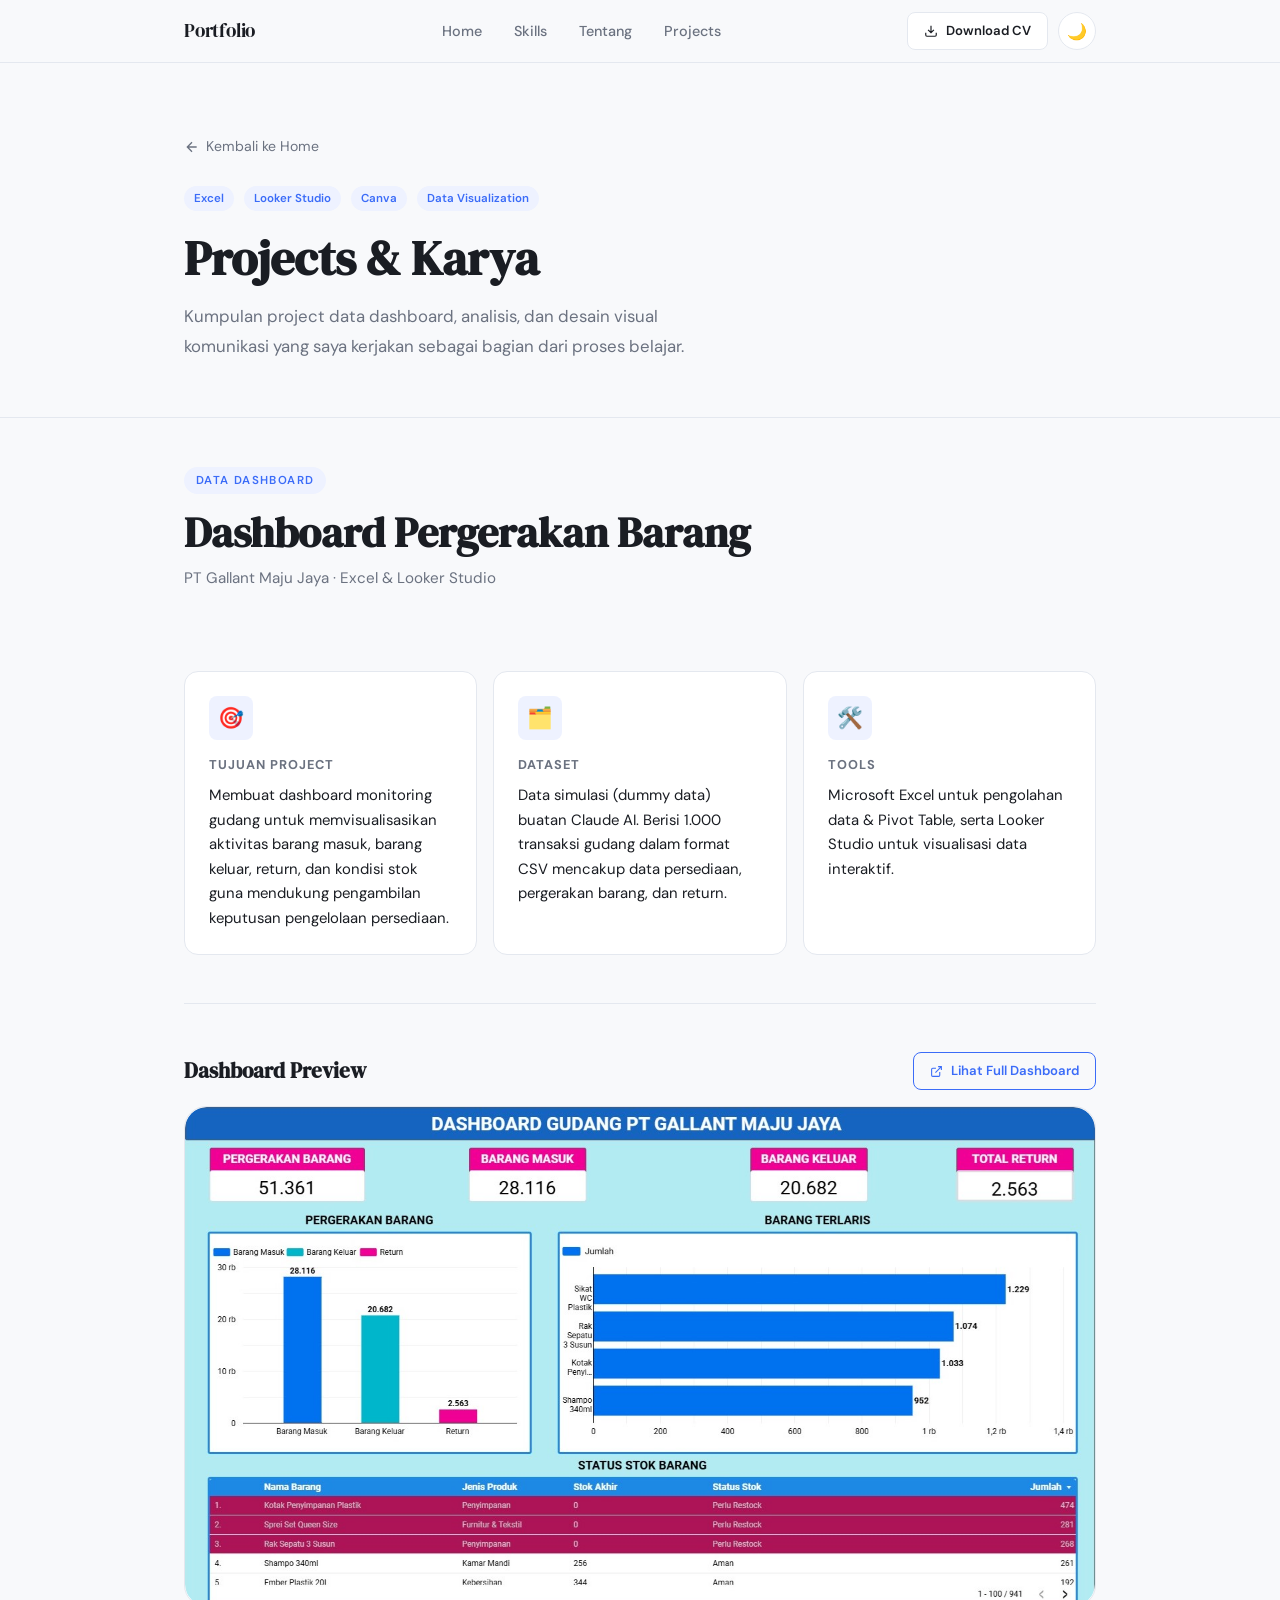
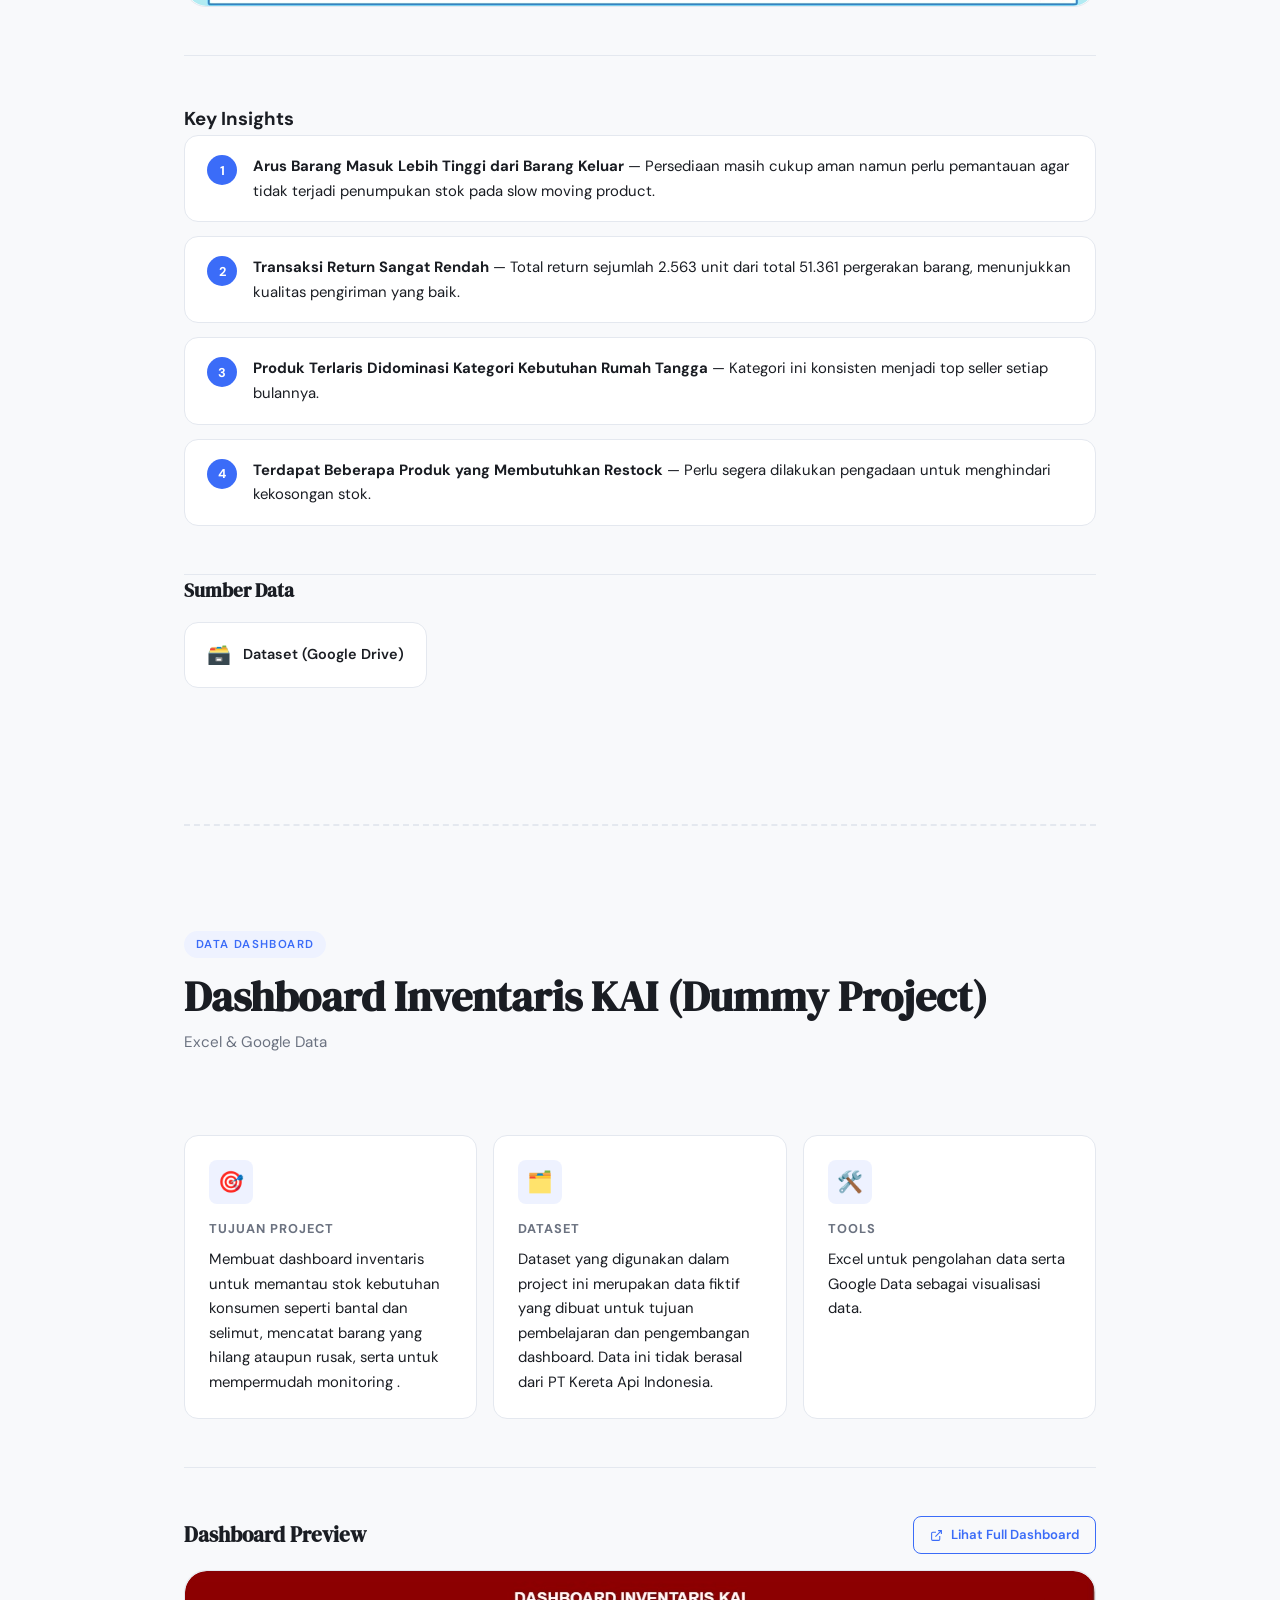
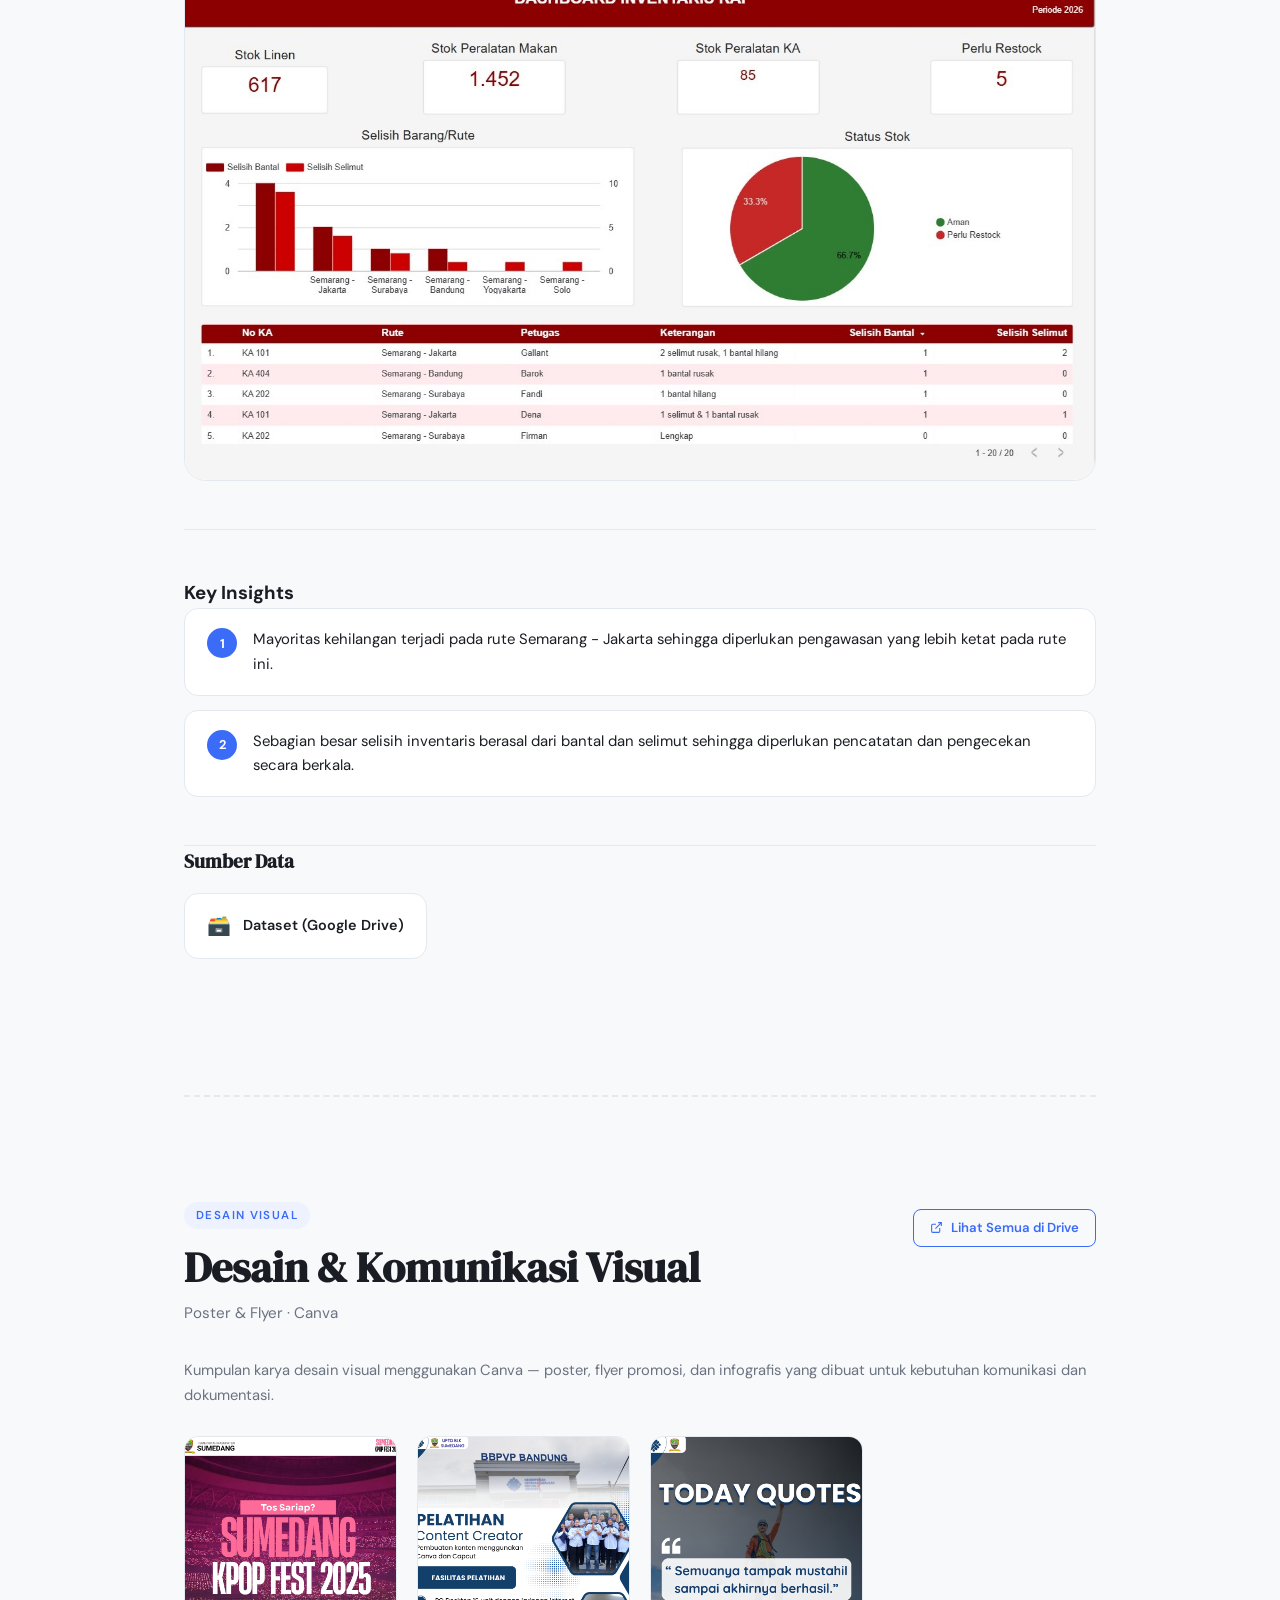
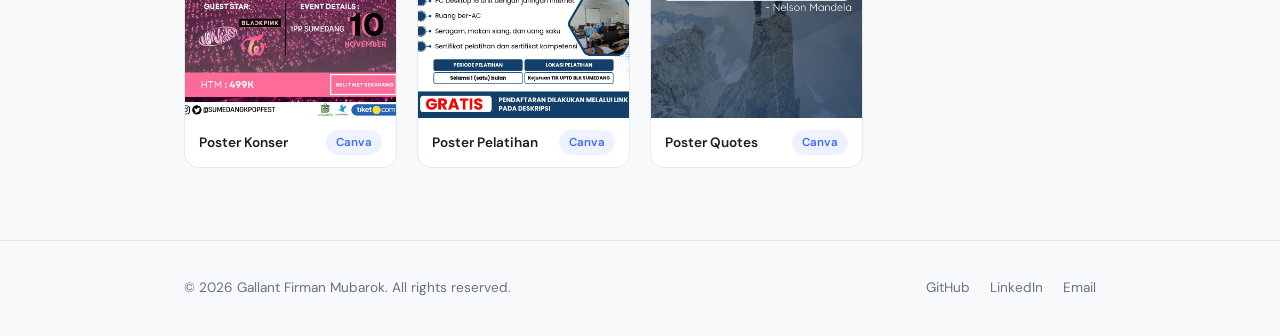
==== projects.html @ f63864da "mega update" ====
<!DOCTYPE html>
<html lang="id">

<head>
  <meta charset="UTF-8">
  <meta name="viewport" content="width=device-width, initial-scale=1.0">
  <title>Projects — Portfolio Gallant Firman Mubarok</title>
  <meta name="description" content="Detail project data visualization, dashboard, dan desain visual oleh Gallant Firman Mubarok.">
  <link rel="stylesheet" href="css/style.css">
</head>

<body>

  <!-- ==================== NAVBAR ==================== -->
  <nav class="navbar">
    <div class="container nav-inner">
      <a href="index.html" class="nav-logo">Portfolio</a>
      <ul class="nav-links" id="navLinks">
        <li><a href="index.html">Home</a></li>
        <li><a href="index.html#skills">Skills</a></li>
        <li><a href="index.html#about">Tentang</a></li>
        <li><a href="projects.html" class="active">Projects</a></li>
      </ul>
      <div style="display:flex; align-items:center; gap:10px;">
        <a href="cv/cv-gallant.pdf" download class="btn btn-download" style="padding:7px 16px; font-size:.82rem;">
          <svg width="14" height="14" fill="none" stroke="currentColor" stroke-width="2" viewBox="0 0 24 24">
            <path d="M21 15v4a2 2 0 01-2 2H5a2 2 0 01-2-2v-4M7 10l5 5 5-5M12 15V3"/>
          </svg>
          Download CV
        </a>
        <button class="theme-toggle" id="themeToggle" aria-label="Toggle dark mode" title="Ganti tema">🌙</button>
        <button class="nav-toggle" aria-label="Buka menu">
          <span></span><span></span><span></span>
        </button>
      </div>
    </div>
  </nav>


  <main>

    <!-- ==================== PAGE HEADER ==================== -->
    <div class="page-hero">
      <div class="container">
        <a href="index.html" class="back-link">
          <svg width="16" height="16" fill="none" stroke="currentColor" stroke-width="2" viewBox="0 0 24 24">
            <path d="M19 12H5M12 19l-7-7 7-7"/>
          </svg>
          Kembali ke Home
        </a>
        <a href="projects.html" id="backToAllProjects" class="back-link" style="display:none; margin-left:16px;">
          <svg width="16" height="16" fill="none" stroke="currentColor" stroke-width="2" viewBox="0 0 24 24">
            <path d="M19 12H5M12 19l-7-7 7-7"/>
          </svg>
          Lihat Semua Project
        </a>
        <div class="project-detail-wrap">
          <div class="project-meta">
            <span class="tag">Excel</span>
            <span class="tag">Looker Studio</span>
            <span class="tag">Canva</span>
            <span class="tag">Data Visualization</span>
          </div>
          <h1 class="page-title">Projects & Karya</h1>
          <p class="page-desc">
            Kumpulan project data dashboard, analisis, dan desain visual komunikasi
            yang saya kerjakan sebagai bagian dari proses belajar.
          </p>
        </div>
      </div>
    </div>


    <div class="container">

      <!-- ==================== PROJECT 1: DASHBOARD DATA ==================== -->
      <section class="project-section fade-up" id="project-1">

        <!-- Label section -->
        <div class="project-section-header">
          <div>
            <span class="section-label">Data Dashboard</span>
            <h2 class="section-title" style="margin-bottom:8px;">Dashboard Pergerakan Barang</h2>
            <p style="color:var(--color-muted); font-size:.95rem;">PT Gallant Maju Jaya · Excel & Looker Studio</p>
          </div>
        </div>

        <!-- 3 kartu info -->
        <div class="detail-grid">
          <div class="detail-card fade-up">
            <div class="detail-icon">🎯</div>
            <h3>Tujuan Project</h3>
            <p>Membuat dashboard monitoring gudang untuk memvisualisasikan aktivitas barang masuk,
            barang keluar, return, dan kondisi stok guna mendukung pengambilan keputusan pengelolaan persediaan.</p>
          </div>
          <div class="detail-card fade-up">
            <div class="detail-icon">🗂️</div>
            <h3>Dataset</h3>
            <p>Data simulasi (dummy data) buatan Claude AI. Berisi 1.000 transaksi gudang dalam format CSV
            mencakup data persediaan, pergerakan barang, dan return.</p>
          </div>
          <div class="detail-card fade-up">
            <div class="detail-icon">🛠️</div>
            <h3>Tools</h3>
            <p>Microsoft Excel untuk pengolahan data & Pivot Table, serta Looker Studio untuk
            visualisasi data interaktif.</p>
          </div>
        </div>

        <!-- Preview dashboard -->
        <div class="viz-section">
          <div class="viz-header">
            <h3>Dashboard Preview</h3>
            <!--
              GANTI href di bawah ini dengan link Looker Studio / Google Drive kamu!
              Ini tombol "Lihat Full Size"
            -->
            <a href="https://datastudio.google.com/u/0/reporting/53ca4837-5069-4c0c-a720-23d42c0f3bdd/page/jvZ0F" target="_blank" rel="noopener" class="btn btn-outline" style="font-size:.82rem; padding:7px 16px;">
              <svg width="13" height="13" fill="none" stroke="currentColor" stroke-width="2" viewBox="0 0 24 24">
                <path d="M18 13v6a2 2 0 01-2 2H5a2 2 0 01-2-2V8a2 2 0 012-2h6M15 3h6v6M10 14L21 3"/>
              </svg>
              Lihat Full Dashboard
            </a>
          </div>

          <!--
            CARA PAKAI:
            Simpan screenshot dashboard kamu di folder images/ dengan nama: dashboard-1.jpg
            Kalau belum punya screenshot, gambar placeholder akan muncul otomatis.
          -->
          <div class="dashboard-preview">
            <img
              src="images/dashboard-1.jpg"
              alt="Screenshot Dashboard Pergerakan Barang PT Gallant Maju Jaya"
              onerror="this.parentElement.classList.add('no-image')"
            >
            <div class="no-image-hint">
              <span>📊</span>
              <p>Simpan screenshot dashboard kamu dengan nama<br><code>dashboard-1.jpg</code> di folder <code>images/</code></p>
            </div>
          </div>
        </div>

        <!-- Key Insights -->
        <div class="insights-section">
          <h3>Key Insights</h3>
          <div class="insight-list">
            <div class="insight-item fade-up">
              <div class="insight-num">1</div>
              <p><strong>Arus Barang Masuk Lebih Tinggi dari Barang Keluar</strong> — Persediaan masih cukup aman namun perlu pemantauan agar tidak terjadi penumpukan stok pada slow moving product.</p>
            </div>
            <div class="insight-item fade-up">
              <div class="insight-num">2</div>
              <p><strong>Transaksi Return Sangat Rendah</strong> — Total return sejumlah 2.563 unit dari total 51.361 pergerakan barang, menunjukkan kualitas pengiriman yang baik.</p>
            </div>
            <div class="insight-item fade-up">
              <div class="insight-num">3</div>
              <p><strong>Produk Terlaris Didominasi Kategori Kebutuhan Rumah Tangga</strong> — Kategori ini konsisten menjadi top seller setiap bulannya.</p>
            </div>
            <div class="insight-item fade-up">
              <div class="insight-num">4</div>
              <p><strong>Terdapat Beberapa Produk yang Membutuhkan Restock</strong> — Perlu segera dilakukan pengadaan untuk menghindari kekosongan stok.</p>
            </div>
          </div>
        </div>

        <!-- Link sumber -->
        <div class="links-section" style="padding-top:0;">
          <h3 style="font-family:var(--font-heading); font-size:1.2rem; margin-bottom:16px;">Sumber Data</h3>
          <div class="project-links">
            <a href="https://docs.google.com/spreadsheets/d/1YP-XuomMbPYV_YAM4oz_BmnwNq7CCcfO/edit?usp=drive_link&ouid=111005627426143529940&rtpof=true&sd=true"
               target="_blank" rel="noopener" class="link-card">
              <span class="link-icon">🗃️</span>
              Dataset (Google Drive)
            </a>
          </div>
        </div>

      </section>

      <hr class="section-divider">

      <!-- ==================== PROJECT 2: DASHBOARD BARU ==================== -->
<section class="project-section fade-up" id="project-2">

  <div class="project-section-header">
    <div>
      <span class="section-label">Data Dashboard</span>
      <h2 class="section-title" style="margin-bottom:8px;">Dashboard Inventaris KAI (Dummy Project)</h2>
      <p style="color:var(--color-muted); font-size:.95rem;">Excel & Google Data</p>
    </div>
  </div>

  <div class="detail-grid">
    <div class="detail-card fade-up">
      <div class="detail-icon">🎯</div>
      <h3>Tujuan Project</h3>
      <p>Membuat dashboard inventaris untuk memantau stok kebutuhan konsumen seperti bantal dan selimut, mencatat barang yang hilang ataupun rusak, serta untuk mempermudah monitoring .</p>
    </div>
    <div class="detail-card fade-up">
      <div class="detail-icon">🗂️</div>
      <h3>Dataset</h3>
      <p>Dataset yang digunakan dalam project ini merupakan data fiktif yang dibuat untuk tujuan pembelajaran dan pengembangan dashboard. Data ini tidak berasal dari PT Kereta Api Indonesia.</p>
    </div>
    <div class="detail-card fade-up">
      <div class="detail-icon">🛠️</div>
      <h3>Tools</h3>
      <p>Excel untuk pengolahan data serta Google Data sebagai visualisasi data.</p>
    </div>
  </div>

  <div class="viz-section">
    <div class="viz-header">
      <h3>Dashboard Preview</h3>
      <a href="https://datastudio.google.com/reporting/8fe1b69a-d71e-4c26-b5d6-483c1fbb6dfb" target="_blank" rel="noopener" class="btn btn-outline" style="font-size:.82rem; padding:7px 16px;">
        <svg width="13" height="13" fill="none" stroke="currentColor" stroke-width="2" viewBox="0 0 24 24">
          <path d="M18 13v6a2 2 0 01-2 2H5a2 2 0 01-2-2V8a2 2 0 012-2h6M15 3h6v6M10 14L21 3"/>
        </svg>
        Lihat Full Dashboard
      </a>
    </div>
    <div class="dashboard-preview">
      <img src="images/dashboard-2.jpg"
           alt="Screenshot Dashboard Baru"
           onerror="this.parentElement.classList.add('no-image')">
      <div class="no-image-hint">
        <span>📊</span>
        <p>Simpan screenshot dengan nama<br><code>dashboard-2.jpg</code> di folder <code>images/</code></p>
      </div>
    </div>
  </div>

  <div class="insights-section">
    <h3>Key Insights</h3>
    <div class="insight-list">
      <div class="insight-item fade-up">
        <div class="insight-num">1</div>
        <p>Mayoritas kehilangan terjadi pada rute Semarang - Jakarta sehingga diperlukan pengawasan yang lebih ketat pada rute ini.</p>
      </div>
      <div class="insight-item fade-up">
        <div class="insight-num">2</div>
        <p>Sebagian besar selisih inventaris berasal dari bantal dan selimut sehingga diperlukan pencatatan dan pengecekan secara berkala.</p>
      </div>
    </div>
  </div>

  <div class="links-section" style="padding-top:0;">
    <h3 style="font-family:var(--font-heading); font-size:1.2rem; margin-bottom:16px;">Sumber Data</h3>
    <div class="project-links">
      <a href="https://docs.google.com/spreadsheets/d/1Ud_0TKPoykbjgFh2o2NQ9I8Kx0WVtXiw/edit?usp=sharing&ouid=111005627426143529940&rtpof=true&sd=true" target="_blank" rel="noopener" class="link-card">
        <span class="link-icon">🗃️</span>
        Dataset (Google Drive)
      </a>
    </div>
  </div>

</section>

      <hr class="section-divider">

      <!-- ==================== PROJECT 2: DESAIN CANVA ==================== -->
      <!--
        Section ini untuk poster/flyer Canva kamu.
        Nama file gambar: flyer-1.jpg, flyer-2.jpg, ... sampai flyer-10.jpg
        Simpan semua di folder images/
      -->
      <section class="project-section fade-up" id="project-3">

        <div class="project-section-header">
          <div>
            <span class="section-label">Desain Visual</span>
            <h2 class="section-title" style="margin-bottom:8px;">Desain & Komunikasi Visual</h2>
            <p style="color:var(--color-muted); font-size:.95rem;">Poster & Flyer · Canva</p>
          </div>
          <!--
            GANTI href di bawah dengan link folder Google Drive berisi semua flyer kamu
          -->
          <a href="https://drive.google.com/drive/folders/1EfgLjjZtSSTrj3xVxYP_bIH62UFfXLy9?usp=drive_link"
             target="_blank" rel="noopener"
             class="btn btn-outline"
             style="font-size:.82rem; padding:7px 16px; white-space:nowrap; align-self:flex-start; margin-top:8px;">
            <svg width="13" height="13" fill="none" stroke="currentColor" stroke-width="2" viewBox="0 0 24 24">
              <path d="M18 13v6a2 2 0 01-2 2H5a2 2 0 01-2-2V8a2 2 0 012-2h6M15 3h6v6M10 14L21 3"/>
            </svg>
            Lihat Semua di Drive
          </a>
        </div>

        <p style="color:var(--color-muted); font-size:.92rem; margin-bottom:28px; line-height:1.7;">
          Kumpulan karya desain visual menggunakan Canva — poster, flyer promosi, dan infografis
          yang dibuat untuk kebutuhan komunikasi dan dokumentasi.
        </p>

        <!--
          GRID FLYER — preview langsung di website
          Setiap kartu menampilkan gambar + tombol "Lihat Full Size" ke Drive

          CARA PAKAI:
          1. Simpan file flyer kamu di folder images/ dengan nama:
             flyer-1.jpg, flyer-2.jpg, flyer-3.jpg, ... dst sampai flyer-10.jpg
          2. Ganti teks "Judul Flyer X" dengan judul asli karyamu
          3. Ganti link href="..." dengan link Google Drive file tersebut (klik kanan file di Drive → "Dapatkan link")
          4. Kalau belum punya semua 10 flyer, hapus saja kartu yang belum ada
        -->
        <div class="flyer-grid">

          <!-- FLYER 1 -->
          <div class="flyer-card fade-up">
            <div class="flyer-img-wrap">
              <img src="images/flyer-1.jpg" alt="Flyer 1"
                   onerror="this.parentElement.classList.add('no-image')">
              <div class="no-image-hint">
                <span>🎨</span>
                <p><code>flyer-1.jpg</code></p>
              </div>
              <!-- Overlay muncul saat hover -->
              <div class="flyer-overlay">
                <a href="https://drive.google.com/file/d/1yHvPqeRGCW-iYY5X0Y55P-ZxZIJQOv0G/view?usp=drive_link" target="_blank" rel="noopener" class="btn btn-primary" style="padding:8px 18px; font-size:.82rem;">
                  Lihat Full Size
                  <svg width="12" height="12" fill="none" stroke="currentColor" stroke-width="2" viewBox="0 0 24 24">
                    <path d="M18 13v6a2 2 0 01-2 2H5a2 2 0 01-2-2V8a2 2 0 012-2h6M15 3h6v6M10 14L21 3"/>
                  </svg>
                </a>
              </div>
            </div>
            <div class="flyer-info">
              <p class="flyer-title">Poster Konser</p>
              <span class="tag">Canva</span>
            </div>
          </div>

          <!-- FLYER 2 -->
          <div class="flyer-card fade-up">
            <div class="flyer-img-wrap">
              <img src="images/flyer-2.jpg" alt="Flyer 2"
                   onerror="this.parentElement.classList.add('no-image')">
              <div class="no-image-hint"><span>🎨</span><p><code>flyer-2.jpg</code></p></div>
              <div class="flyer-overlay">
                <a href="https://drive.google.com/file/d/1LI1DukIAihERsW5vlBp219DxMeHL1SmJ/view?usp=drive_link" target="_blank" rel="noopener" class="btn btn-primary" style="padding:8px 18px; font-size:.82rem;">
                  Lihat Full Size
                  <svg width="12" height="12" fill="none" stroke="currentColor" stroke-width="2" viewBox="0 0 24 24">
                    <path d="M18 13v6a2 2 0 01-2 2H5a2 2 0 01-2-2V8a2 2 0 012-2h6M15 3h6v6M10 14L21 3"/>
                  </svg>
                </a>
              </div>
            </div>
            <div class="flyer-info">
              <p class="flyer-title">Poster Pelatihan</p>
              <span class="tag">Canva</span>
            </div>
          </div>

          <!-- FLYER 3 -->
          <div class="flyer-card fade-up">
            <div class="flyer-img-wrap">
              <img src="images/flyer-3.jpg" alt="Flyer 3"
                   onerror="this.parentElement.classList.add('no-image')">
              <div class="no-image-hint"><span>🎨</span><p><code>flyer-3.jpg</code></p></div>
              <div class="flyer-overlay">
                <a href="https://drive.google.com/file/d/1HYjg7Mn_a5I7p3TgxCt-YF4I0DJ82evW/view?usp=drive_link" target="_blank" rel="noopener" class="btn btn-primary" style="padding:8px 18px; font-size:.82rem;">
                  Lihat Full Size
                  <svg width="12" height="12" fill="none" stroke="currentColor" stroke-width="2" viewBox="0 0 24 24">
                    <path d="M18 13v6a2 2 0 01-2 2H5a2 2 0 01-2-2V8a2 2 0 012-2h6M15 3h6v6M10 14L21 3"/>
                  </svg>
                </a>
              </div>
            </div>
            <div class="flyer-info">
              <p class="flyer-title">Poster Quotes</p>
              <span class="tag">Canva</span>
            </div>
          </div>

                </div><!-- /flyer-grid -->

      </section>

    </div><!-- /container -->

  </main>


  <!-- ==================== FOOTER ==================== -->
  <footer>
    <div class="container footer-inner">
      <p class="footer-copy">
      © <span class="footer-year"></span> Gallant Firman Mubarok. All rights reserved.
      </p>
      <nav class="footer-links">
        <a href="https://github.com/gallantfirman13-bot" target="_blank" rel="noopener">GitHub</a>
        <a href="https://www.linkedin.com/in/gallant-firman-39151b2b7/" target="_blank" rel="noopener">LinkedIn</a>
        <a href="mailto:gallantfirman13@gmail.com">Email</a>
      </nav>
    </div>
  </footer>

  <button class="back-to-top" id="backToTop" aria-label="Kembali ke atas">
    <svg width="18" height="18" fill="none" stroke="currentColor" stroke-width="2.5" viewBox="0 0 24 24">
      <path d="M18 15l-6-6-6 6"/>
    </svg>
  </button>

  <script src="js/main.js"></script>

  <!-- ==================== SCRIPT FILTER PER-PROJECT ====================
       Script ini bikin tiap project bisa dibuka sendiri-sendiri.
       Cara kerja: baca #project-1 / #project-2 / #project-3 di URL,
       lalu sembunyikan section project lain yang id-nya tidak cocok.
       Kalau tidak ada hash (buka projects.html biasa), semua project tetap tampil.
  -->
  <script>
    function filterProjectByHash() {
      const hash = window.location.hash.replace('#', '');
      const sections = document.querySelectorAll('.project-section');
      const dividers = document.querySelectorAll('.section-divider');
      const backBtn = document.getElementById('backToAllProjects');

      if (!hash) {
        // Tidak ada hash -> tampilkan semua project seperti biasa
        sections.forEach(function (s) { s.style.display = ''; });
        dividers.forEach(function (d) { d.style.display = ''; });
        if (backBtn) backBtn.style.display = 'none';
        return;
      }

      // Ada hash -> tampilkan hanya section yang id-nya cocok
      let found = false;
      sections.forEach(function (s) {
        if (s.id === hash) {
          s.style.display = '';
          found = true;
        } else {
          s.style.display = 'none';
        }
      });

      // Garis pemisah disembunyikan saat mode filter (cuma 1 project tampil)
      dividers.forEach(function (d) { d.style.display = 'none'; });

      // Tombol "Lihat Semua Project" muncul kalau memang ketemu project-nya
      if (backBtn) backBtn.style.display = found ? 'inline-flex' : 'none';
    }

    // Jalankan saat halaman pertama dimuat
    document.addEventListener('DOMContentLoaded', filterProjectByHash);
    // Jalankan ulang kalau hash berubah tanpa reload halaman
    window.addEventListener('hashchange', filterProjectByHash);
  </script>

</body>
</html>
---- css/style.css ----
/* ============================================================
   STYLE.CSS — Stylesheet utama portfolio
   
   CSS = Cascading Style Sheet
   File ini mengatur tampilan visual dari semua halaman HTML.
   ============================================================ */


/* --- 1. FONT dari Google Fonts (gratis) --- */
@import url('https://fonts.googleapis.com/css2?family=DM+Serif+Display&family=DM+Sans:wght@300;400;500;600&display=swap');


/* --- 2. CSS VARIABLES (variabel warna & ukuran) ---
   Dengan variabel, kita cukup ganti di sini dan semua bagian ikut berubah */
:root {
  --color-bg:        #f8f9fb;       /* warna latar halaman */
  --color-surface:   #ffffff;       /* warna card / kotak */
  --color-border:    #e4e8ef;       /* warna garis batas */
  --color-text:      #1a1d23;       /* warna teks utama */
  --color-muted:     #6b7280;       /* warna teks abu-abu */
  --color-accent:    #3b6cf8;       /* biru utama */
  --color-accent-lt: #eef2ff;       /* biru sangat muda */
  --color-accent-dk: #2451d4;       /* biru gelap (hover) */

  --font-heading: 'DM Serif Display', Georgia, serif;
  --font-body:    'DM Sans', sans-serif;

  --radius-sm: 8px;
  --radius-md: 14px;
  --radius-lg: 22px;

  --shadow-sm: 0 1px 3px rgba(0,0,0,.06), 0 1px 2px rgba(0,0,0,.04);
  --shadow-md: 0 4px 16px rgba(0,0,0,.07), 0 1px 4px rgba(0,0,0,.04);
  --shadow-lg: 0 12px 40px rgba(59,108,248,.13);

  --transition: .22s cubic-bezier(.4,0,.2,1);
}


/* --- 2b. DARK MODE VARIABLES ---
   Saat <html> punya class .dark, semua variabel warna otomatis berganti */
.dark {
  --color-bg:        #0f1117;
  --color-surface:   #1a1d27;
  --color-border:    #2a2d3a;
  --color-text:      #e8eaf0;
  --color-muted:     #8b92a8;
  --color-accent:    #5b86ff;
  --color-accent-lt: #1a2040;
  --color-accent-dk: #7aa0ff;
}

/* --- 3. RESET — hapus style bawaan browser yang tidak konsisten --- */
*, *::before, *::after { box-sizing: border-box; margin: 0; padding: 0; }
html { scroll-behavior: smooth; }  /* scroll halus saat klik link anchor */

body {
  font-family: var(--font-body);
  background: var(--color-bg);
  color: var(--color-text);
  line-height: 1.65;
  -webkit-font-smoothing: antialiased;
}

img { max-width: 100%; display: block; }
a  { color: var(--color-accent); text-decoration: none; }
a:hover { text-decoration: underline; }


/* --- 4. LAYOUT HELPERS --- */
.container {
  /* .container membatasi lebar konten agar tidak terlalu lebar di layar besar */
  max-width: 960px;
  margin: 0 auto;          /* otomatis rata tengah */
  padding: 0 24px;
}

section { padding: 80px 0; }

.section-label {
  /* Label kecil berwarna biru di atas judul section */
  display: inline-block;
  font-size: .72rem;
  font-weight: 600;
  letter-spacing: .12em;
  text-transform: uppercase;
  color: var(--color-accent);
  background: var(--color-accent-lt);
  padding: 4px 12px;
  border-radius: 99px;
  margin-bottom: 14px;
}

.section-title {
  font-family: var(--font-heading);
  font-size: clamp(1.8rem, 4vw, 2.6rem);  /* ukuran responsif */
  line-height: 1.2;
  margin-bottom: 12px;
}

.section-subtitle {
  color: var(--color-muted);
  max-width: 520px;
  margin-bottom: 48px;
  font-size: 1.05rem;
}


/* --- 5. NAVBAR --- */
.navbar {
  position: sticky;
  top: 0;
  z-index: 100;
  background: rgba(248,249,251,.92);
  backdrop-filter: blur(12px);
  border-bottom: 1px solid var(--color-border);
  transition: background var(--transition);
}

.dark .navbar {
  background: rgba(15,17,23,.92);
}

.nav-inner {
  display: flex;
  align-items: center;
  justify-content: space-between;
  height: 62px;
}

.nav-logo {
  font-family: var(--font-heading);
  font-size: 1.2rem;
  color: var(--color-text);
  letter-spacing: -.01em;
}
.nav-logo span { color: var(--color-accent); }

.nav-links {
  display: flex;
  gap: 32px;
  list-style: none;
}

.nav-links a {
  font-size: .9rem;
  font-weight: 500;
  color: var(--color-muted);
  transition: color var(--transition);
}
.nav-links a:hover,
.nav-links a.active { color: var(--color-accent); text-decoration: none; }

/* Hamburger menu — hanya muncul di mobile */
.nav-toggle {
  display: none;
  flex-direction: column;
  gap: 5px;
  background: none;
  border: none;
  cursor: pointer;
  padding: 4px;
}
.nav-toggle span {
  display: block;
  width: 22px; height: 2px;
  background: var(--color-text);
  border-radius: 2px;
  transition: var(--transition);
}


/* --- 6. TOMBOL (BUTTON) --- */
.btn {
  display: inline-flex;
  align-items: center;
  gap: 8px;
  padding: 11px 24px;
  border-radius: var(--radius-sm);
  font-family: var(--font-body);
  font-size: .92rem;
  font-weight: 600;
  cursor: pointer;
  border: none;
  transition: var(--transition);
  text-decoration: none !important;
}

.btn-primary {
  background: var(--color-accent);
  color: #fff;
  box-shadow: var(--shadow-lg);
}
.btn-primary:hover {
  background: var(--color-accent-dk);
  transform: translateY(-2px);
  box-shadow: 0 16px 40px rgba(59,108,248,.22);
}

.btn-outline {
  background: transparent;
  color: var(--color-accent);
  border: 1.5px solid var(--color-accent);
}
.btn-outline:hover {
  background: var(--color-accent-lt);
  transform: translateY(-2px);
}

.btn-ghost {
  background: transparent;
  color: var(--color-muted);
  border: 1.5px solid var(--color-border);
}
.btn-ghost:hover { background: var(--color-surface); color: var(--color-text); }

/* Tombol Download CV */
.btn-download {
  background: var(--color-surface);
  color: var(--color-text);
  border: 1.5px solid var(--color-border);
}
.btn-download:hover {
  border-color: var(--color-accent);
  color: var(--color-accent);
  transform: translateY(-2px);
  box-shadow: var(--shadow-sm);
}

/* --- DARK MODE TOGGLE --- */
.theme-toggle {
  width: 38px; height: 38px;
  border-radius: 50%;
  background: var(--color-surface);
  border: 1.5px solid var(--color-border);
  cursor: pointer;
  display: flex; align-items: center; justify-content: center;
  font-size: 1rem;
  transition: var(--transition);
  flex-shrink: 0;
}
.theme-toggle:hover {
  border-color: var(--color-accent);
  transform: rotate(20deg) scale(1.1);
}

/* --- BACK TO TOP BUTTON --- */
.back-to-top {
  position: fixed;
  bottom: 28px; right: 28px;
  width: 44px; height: 44px;
  background: var(--color-accent);
  color: #fff;
  border: none;
  border-radius: 50%;
  cursor: pointer;
  display: flex; align-items: center; justify-content: center;
  box-shadow: var(--shadow-lg);
  opacity: 0;
  transform: translateY(16px);
  transition: opacity .3s ease, transform .3s ease;
  z-index: 200;
  pointer-events: none;
}
.back-to-top.visible {
  opacity: 1;
  transform: translateY(0);
  pointer-events: all;
}
.back-to-top:hover {
  background: var(--color-accent-dk);
  transform: translateY(-3px);
}



/* --- 7. HERO SECTION (bagian paling atas home) --- */
.hero {
  padding: 96px 0 80px;
  position: relative;
  overflow: hidden;
}

/* Lingkaran dekoratif di background */
.hero::before {
  content: '';
  position: absolute;
  width: 500px; height: 500px;
  background: radial-gradient(circle, rgba(59,108,248,.08) 0%, transparent 70%);
  top: -100px; right: -100px;
  border-radius: 50%;
  pointer-events: none;  /* tidak memblokir klik */
}

.hero-inner {
  display: grid;
  grid-template-columns: 1fr 1fr;   /* 2 kolom sama lebar */
  gap: 60px;
  align-items: center;
}

.hero-badge {
  display: inline-flex;
  align-items: center;
  gap: 8px;
  background: var(--color-accent-lt);
  color: var(--color-accent);
  padding: 6px 14px;
  border-radius: 99px;
  font-size: .8rem;
  font-weight: 600;
  margin-bottom: 20px;
}
.hero-badge .dot {
  width: 7px; height: 7px;
  background: var(--color-accent);
  border-radius: 50%;
  animation: pulse 2s infinite;  /* animasi berkedip */
}

.hero-name {
  font-family: var(--font-heading);
  font-size: clamp(2.4rem, 5vw, 3.6rem);
  line-height: 1.12;
  margin-bottom: 8px;
}
.hero-name .accent { color: var(--color-accent); }

.hero-role {
  font-size: 1.1rem;
  color: var(--color-muted);
  margin-bottom: 20px;
  font-weight: 400;
}

.hero-desc {
  font-size: 1rem;
  color: var(--color-muted);
  line-height: 1.75;
  max-width: 460px;
  margin-bottom: 32px;
}

.hero-actions { display: flex; gap: 14px; flex-wrap: wrap; }

/* Kartu kecil di sisi kanan hero */
.hero-visual {
  display: flex;
  flex-direction: column;
  gap: 16px;
}

.stat-card {
  background: var(--color-surface);
  border: 1px solid var(--color-border);
  border-radius: var(--radius-md);
  padding: 20px 24px;
  box-shadow: var(--shadow-sm);
  transition: var(--transition);
}
.stat-card:hover {
  transform: translateY(-4px);
  box-shadow: var(--shadow-md);
}

.stat-card .label {
  font-size: .8rem;
  text-transform: uppercase;
  letter-spacing: .08em;
  color: var(--color-muted);
  font-weight: 600;
  margin-bottom: 6px;
}

.stat-card .value {
  font-family: var(--font-heading);
  font-size: 1.9rem;
  color: var(--color-accent);
}

.stat-card .desc {
  font-size: .82rem;
  color: var(--color-muted);
  margin-top: 2px;
}

/* Bar chart mini dekoratif */
.mini-chart {
  display: flex;
  align-items: flex-end;
  gap: 5px;
  height: 36px;
  margin-top: 10px;
}
.mini-chart .bar {
  flex: 1;
  background: var(--color-accent-lt);
  border-radius: 3px 3px 0 0;
  transition: background var(--transition);
}
.mini-chart .bar.active { background: var(--color-accent); }
.mini-chart .bar:hover  { background: var(--color-accent); }


/* --- 8. SKILLS SECTION --- */
.skills-grid {
  display: grid;
  grid-template-columns: repeat(auto-fit, minmax(200px, 1fr));
  gap: 16px;
}

.skill-card {
  background: var(--color-surface);
  border: 1px solid var(--color-border);
  border-radius: var(--radius-md);
  padding: 24px;
  transition: var(--transition);
  position: relative;
  overflow: hidden;
}

.skill-card::after {
  /* Garis biru di bagian bawah card saat hover */
  content: '';
  position: absolute;
  bottom: 0; left: 0; right: 0;
  height: 3px;
  background: var(--color-accent);
  transform: scaleX(0);
  transition: transform var(--transition);
}

.skill-card:hover { transform: translateY(-4px); box-shadow: var(--shadow-md); }
.skill-card:hover::after { transform: scaleX(1); }

.skill-icon {
  width: 40px; height: 40px;
  background: var(--color-accent-lt);
  border-radius: var(--radius-sm);
  display: flex; align-items: center; justify-content: center;
  font-size: 1.2rem;
  margin-bottom: 14px;
}

.skill-name {
  font-weight: 600;
  font-size: .95rem;
  margin-bottom: 6px;
}

.skill-level {
  font-size: .78rem;
  color: var(--color-accent);
  font-weight: 600;
  margin-bottom: 10px;
}

/* Progress bar skill */
.skill-bar {
  height: 5px;
  background: var(--color-accent-lt);
  border-radius: 99px;
  overflow: hidden;
}
.skill-bar-fill {
  height: 100%;
  background: var(--color-accent);
  border-radius: 99px;
  width: 0;                         /* mulai dari 0, dianimasi JS */
  transition: width 1s ease .3s;    /* animasi melebar */
}


/* --- 9. PROJECT CARDS (di home) --- */
.projects-grid {
  display: grid;
  grid-template-columns: repeat(auto-fit, minmax(280px, 1fr));
  gap: 20px;
}

.project-card {
  background: var(--color-surface);
  border: 1px solid var(--color-border);
  border-radius: var(--radius-lg);
  overflow: hidden;
  transition: var(--transition);
  display: flex;
  flex-direction: column;
}

.project-card:hover {
  transform: translateY(-6px);
  box-shadow: var(--shadow-lg);
  border-color: rgba(59,108,248,.25);
}

/* Area gambar / thumbnail project */
.project-thumb {
  height: 170px;
  background: linear-gradient(135deg, var(--color-accent-lt) 0%, #dce8ff 100%);
  display: flex; align-items: center; justify-content: center;
  font-size: 3rem;
  position: relative;
  overflow: hidden;
}

.project-thumb .chart-deco {
  position: absolute;
  bottom: 0; left: 0; right: 0;
  display: flex; align-items: flex-end;
  gap: 6px; padding: 0 16px;
  opacity: .35;
}
.project-thumb .chart-deco span {
  flex: 1;
  background: var(--color-accent);
  border-radius: 3px 3px 0 0;
}

.project-body { padding: 22px; flex: 1; display: flex; flex-direction: column; }
.project-tag {
  font-size: .72rem;
  font-weight: 600;
  letter-spacing: .06em;
  text-transform: uppercase;
  color: var(--color-accent);
  margin-bottom: 8px;
}
.project-title { font-weight: 700; font-size: 1.05rem; margin-bottom: 8px; }
.project-desc  { font-size: .88rem; color: var(--color-muted); flex: 1; line-height: 1.6; }
.project-footer {
  display: flex;
  align-items: center;
  justify-content: space-between;
  margin-top: 18px;
  padding-top: 14px;
  border-top: 1px solid var(--color-border);
}
.project-tools { display: flex; gap: 6px; flex-wrap: wrap; }
.tag {
  background: var(--color-accent-lt);
  color: var(--color-accent);
  font-size: .72rem;
  font-weight: 600;
  padding: 3px 10px;
  border-radius: 99px;
}

.see-all-wrap { text-align: center; margin-top: 40px; }


/* --- 10. ABOUT SECTION --- */
.about-grid {
  display: grid;
  grid-template-columns: 1fr 1fr;
  gap: 60px;
  align-items: center;
}

.about-photo-wrap {
  position: relative;
}

.about-photo {
  width: 100%;
  aspect-ratio: 1;           /* selalu berbentuk kotak */
  max-width: 340px;
  background: linear-gradient(145deg, var(--color-accent-lt), #dce8ff);
  border-radius: var(--radius-lg);
  display: flex; align-items: center; justify-content: center;
  font-size: 5rem;
  border: 1px solid var(--color-border);
  box-shadow: var(--shadow-md);
}

/* Kotak kecil dekoratif di pojok */
.about-photo::after {
  content: '';
  position: absolute;
  width: 60px; height: 60px;
  background: var(--color-accent);
  border-radius: 12px;
  bottom: -12px; right: -12px;
  opacity: .15;
  z-index: -1;
}

.about-list { list-style: none; margin-top: 20px; display: flex; flex-direction: column; gap: 10px; }
.about-list li {
  display: flex; align-items: center; gap: 10px;
  font-size: .92rem; color: var(--color-muted);
}
.about-list li::before {
  content: '✓';
  width: 22px; height: 22px;
  background: var(--color-accent-lt);
  color: var(--color-accent);
  border-radius: 50%;
  display: flex; align-items: center; justify-content: center;
  font-size: .7rem; font-weight: 700;
  flex-shrink: 0;
}


/* --- 11. FOOTER --- */
footer {
  border-top: 1px solid var(--color-border);
  padding: 36px 0;
}

.footer-inner {
  display: flex;
  align-items: center;
  justify-content: space-between;
  flex-wrap: wrap;
  gap: 16px;
}

.footer-copy { font-size: .85rem; color: var(--color-muted); }
.footer-links { display: flex; gap: 20px; }
.footer-links a { font-size: .85rem; color: var(--color-muted); transition: color var(--transition); }
.footer-links a:hover { color: var(--color-accent); text-decoration: none; }


/* ============================================================
   PROJECT PAGE — style khusus halaman projects.html
   ============================================================ */

.page-hero {
  padding: 72px 0 56px;
  border-bottom: 1px solid var(--color-border);
}

.back-link {
  display: inline-flex;
  align-items: center;
  gap: 6px;
  font-size: .88rem;
  color: var(--color-muted);
  margin-bottom: 28px;
  transition: color var(--transition);
}
.back-link:hover { color: var(--color-accent); text-decoration: none; }
.back-link svg { transition: transform var(--transition); }
.back-link:hover svg { transform: translateX(-3px); }

.project-detail-wrap {
  max-width: 760px;           /* teks tidak terlalu lebar agar nyaman dibaca */
}

.project-meta {
  display: flex;
  gap: 10px;
  flex-wrap: wrap;
  margin-bottom: 20px;
}

.page-title {
  font-family: var(--font-heading);
  font-size: clamp(2rem, 5vw, 3rem);
  line-height: 1.15;
  margin-bottom: 16px;
}

.page-desc { font-size: 1.05rem; color: var(--color-muted); max-width: 560px; line-height: 1.75; }

/* Card detail project (tujuan, dataset, insight) */
.detail-grid {
  display: grid;
  grid-template-columns: repeat(auto-fit, minmax(260px, 1fr));
  gap: 16px;
  padding: 48px 0;
  border-bottom: 1px solid var(--color-border);
}

.detail-card {
  background: var(--color-surface);
  border: 1px solid var(--color-border);
  border-radius: var(--radius-md);
  padding: 24px;
  transition: var(--transition);
}
.detail-card:hover { box-shadow: var(--shadow-md); }

.detail-icon {
  width: 44px; height: 44px;
  background: var(--color-accent-lt);
  border-radius: var(--radius-sm);
  display: flex; align-items: center; justify-content: center;
  font-size: 1.3rem;
  margin-bottom: 14px;
}

.detail-card h3 { font-size: .8rem; font-weight: 700; text-transform: uppercase; letter-spacing: .08em; color: var(--color-muted); margin-bottom: 8px; }
.detail-card p  { font-size: .93rem; line-height: 1.65; }

/* Area screenshot dashboard */
.viz-section { padding: 48px 0; border-bottom: 1px solid var(--color-border); }
.viz-section h2 { font-family: var(--font-heading); font-size: 1.5rem; margin-bottom: 20px; }

.screenshot-area {
  background: var(--color-surface);
  border: 2px dashed var(--color-border);
  border-radius: var(--radius-lg);
  min-height: 320px;
  display: flex;
  flex-direction: column;
  align-items: center;
  justify-content: center;
  text-align: center;
  padding: 40px;
  transition: border-color var(--transition);
  cursor: pointer;
}
.screenshot-area:hover { border-color: var(--color-accent); }

.screenshot-area .upload-icon { font-size: 2.5rem; margin-bottom: 14px; }
.screenshot-area p { font-size: .92rem; color: var(--color-muted); max-width: 300px; line-height: 1.6; }
.screenshot-area input[type="file"] { display: none; }

/* Saat gambar sudah dimasukkan */
.screenshot-area.has-image { border-style: solid; }
.screenshot-area.has-image img { border-radius: var(--radius-md); max-height: 480px; object-fit: contain; }

/* Insight list */
.insights-section { padding: 48px 0; border-bottom: 1px solid var(--color-border); }
.insights-section h2 { font-family: var(--font-heading); font-size: 1.5rem; margin-bottom: 24px; }

.insight-list { display: flex; flex-direction: column; gap: 14px; }
.insight-item {
  display: flex;
  gap: 16px;
  background: var(--color-surface);
  border: 1px solid var(--color-border);
  border-radius: var(--radius-md);
  padding: 18px 22px;
  transition: var(--transition);
}
.insight-item:hover { transform: translateX(4px); border-color: rgba(59,108,248,.3); }

.insight-num {
  width: 30px; height: 30px;
  background: var(--color-accent);
  color: #fff;
  border-radius: 50%;
  display: flex; align-items: center; justify-content: center;
  font-size: .8rem; font-weight: 700;
  flex-shrink: 0;
  margin-top: 1px;
}

.insight-item p { font-size: .93rem; line-height: 1.65; }

/* Bagian link GitHub & sumber */
.links-section { padding: 48px 0; }
.links-section h2 { font-family: var(--font-heading); font-size: 1.5rem; margin-bottom: 20px; }
.project-links { display: flex; gap: 14px; flex-wrap: wrap; }

.link-card {
  display: flex;
  align-items: center;
  gap: 12px;
  background: var(--color-surface);
  border: 1px solid var(--color-border);
  border-radius: var(--radius-md);
  padding: 16px 22px;
  font-size: .9rem;
  font-weight: 600;
  color: var(--color-text);
  transition: var(--transition);
  text-decoration: none !important;
}
.link-card:hover {
  border-color: rgba(59,108,248,.4);
  color: var(--color-accent);
  transform: translateY(-2px);
  box-shadow: var(--shadow-sm);
}
.link-card .link-icon { font-size: 1.2rem; }


/* --- 12. ANIMASI --- */
@keyframes pulse {
  0%, 100% { opacity: 1; transform: scale(1); }
  50%       { opacity: .5; transform: scale(.8); }
}

/* Fade-in dari bawah — ditambahkan JS saat elemen masuk viewport */
.fade-up {
  opacity: 0;
  transform: translateY(24px);
  transition: opacity .6s ease, transform .6s ease;
}
.fade-up.visible {
  opacity: 1;
  transform: translateY(0);
}


/* --- 13. RESPONSIVE (tampilan mobile) ---
   @media artinya: "terapkan style ini HANYA jika lebar layar <= 768px" */
@media (max-width: 768px) {
  section { padding: 56px 0; }

  /* Navbar: tampilkan hamburger, sembunyikan link */
  .nav-links {
    display: none;                   /* disembunyikan by default */
    position: absolute;
    top: 62px; left: 0; right: 0;
    background: var(--color-surface);
    flex-direction: column;
    padding: 20px 24px;
    border-bottom: 1px solid var(--color-border);
    gap: 4px;
    box-shadow: var(--shadow-md);
  }
  .nav-links.open { display: flex; }  /* ditampilkan JS saat hamburger diklik */
  .nav-links a { padding: 10px 0; font-size: 1rem; border-bottom: 1px solid var(--color-border); }
  .nav-links li:last-child a { border-bottom: none; }
  .nav-toggle { display: flex; }

  /* Hero: 1 kolom saat mobile */
  .hero-inner {
    grid-template-columns: 1fr;
    gap: 40px;
    text-align: center;
  }
  .hero-actions { justify-content: center; }
  .hero-desc { margin-left: auto; margin-right: auto; }
  .hero-visual { flex-direction: row; overflow-x: auto; padding-bottom: 8px; }
  .stat-card { min-width: 180px; }

  /* About: 1 kolom */
  .about-grid { grid-template-columns: 1fr; gap: 32px; }
  .about-photo { max-width: 200px; margin: 0 auto; }
  .about-photo-wrap { display: flex; justify-content: center; }

  /* Footer: tengah */
  .footer-inner { flex-direction: column; align-items: center; text-align: center; }
}


/* ============================================================
   TAMBAHAN: PROJECT SECTIONS & FLYER GRID
   ============================================================ */

/* --- Pemisah antar section project --- */
.section-divider {
  border: none;
  border-top: 2px dashed var(--color-border);
  margin: 56px 0;
}

/* --- Header tiap section project --- */
.project-section {
  padding: 48px 0 32px;
}

.project-section-header {
  display: flex;
  align-items: flex-start;
  justify-content: space-between;
  gap: 20px;
  margin-bottom: 32px;
  flex-wrap: wrap;
}

/* --- Dashboard preview area --- */
.viz-header {
  display: flex;
  align-items: center;
  justify-content: space-between;
  gap: 16px;
  margin-bottom: 16px;
  flex-wrap: wrap;
}

.viz-header h3 {
  font-family: var(--font-heading);
  font-size: 1.3rem;
}

/* Kotak preview gambar dashboard */
.dashboard-preview {
  position: relative;
  border-radius: var(--radius-lg);
  overflow: hidden;
  border: 1px solid var(--color-border);
  background: var(--color-surface);
  min-height: 200px;
  display: flex;
  align-items: center;
  justify-content: center;
}

.dashboard-preview img {
  width: 100%;
  display: block;
  border-radius: var(--radius-lg);
}

/* Hint placeholder kalau gambar belum ada */
.dashboard-preview .no-image-hint {
  display: none;
  flex-direction: column;
  align-items: center;
  gap: 10px;
  padding: 48px;
  text-align: center;
  color: var(--color-muted);
  font-size: .9rem;
}

.dashboard-preview .no-image-hint span { font-size: 2.5rem; }
.dashboard-preview .no-image-hint code {
  background: var(--color-accent-lt);
  color: var(--color-accent);
  padding: 2px 8px;
  border-radius: 4px;
  font-size: .82rem;
}

/* Tampilkan hint saat gambar gagal load */
.dashboard-preview.no-image img { display: none; }
.dashboard-preview.no-image .no-image-hint { display: flex; }


/* --- FLYER GRID --- */
.flyer-grid {
  display: grid;
  grid-template-columns: repeat(auto-fill, minmax(200px, 1fr));
  gap: 20px;
  margin-bottom: 40px;
}

.flyer-card {
  border-radius: var(--radius-md);
  overflow: hidden;
  background: var(--color-surface);
  border: 1px solid var(--color-border);
  transition: var(--transition);
}

.flyer-card:hover {
  transform: translateY(-5px);
  box-shadow: var(--shadow-lg);
  border-color: rgba(59,108,248,.25);
}

/* Wrapper gambar — aspect ratio persegi panjang seperti poster */
.flyer-img-wrap {
  position: relative;
  aspect-ratio: 3 / 4;   /* rasio portrait seperti poster A4 */
  overflow: hidden;
  background: var(--color-accent-lt);
  display: flex;
  align-items: center;
  justify-content: center;
}

.flyer-img-wrap img {
  width: 100%;
  height: 100%;
  object-fit: cover;      /* gambar mengisi kotak tanpa distorsi */
  display: block;
  transition: transform .4s ease;
}

.flyer-card:hover .flyer-img-wrap img {
  transform: scale(1.04); /* zoom sedikit saat hover */
}

/* Hint placeholder kalau gambar belum ada */
.flyer-img-wrap .no-image-hint {
  display: none;
  flex-direction: column;
  align-items: center;
  gap: 8px;
  padding: 20px;
  text-align: center;
  color: var(--color-muted);
  font-size: .8rem;
  position: absolute;
  inset: 0;
  background: var(--color-accent-lt);
  justify-content: center;
}

.flyer-img-wrap .no-image-hint span { font-size: 2rem; }
.flyer-img-wrap .no-image-hint code {
  background: white;
  color: var(--color-accent);
  padding: 2px 6px;
  border-radius: 4px;
  font-size: .75rem;
}

.flyer-img-wrap.no-image img { display: none; }
.flyer-img-wrap.no-image .no-image-hint { display: flex; }

/* Overlay tombol "Lihat Full Size" — muncul saat hover */
.flyer-overlay {
  position: absolute;
  inset: 0;
  background: rgba(15, 17, 23, 0.55);
  backdrop-filter: blur(3px);
  display: flex;
  align-items: center;
  justify-content: center;
  opacity: 0;
  transition: opacity var(--transition);
}

.flyer-card:hover .flyer-overlay { opacity: 1; }

/* Info di bawah gambar */
.flyer-info {
  padding: 12px 14px;
  display: flex;
  align-items: center;
  justify-content: space-between;
  gap: 8px;
}

.flyer-title {
  font-size: .85rem;
  font-weight: 600;
  color: var(--color-text);
  white-space: nowrap;
  overflow: hidden;
  text-overflow: ellipsis;  /* teks panjang diakhiri ... */
}


/* --- RESPONSIVE untuk flyer grid --- */
@media (max-width: 768px) {
  .flyer-grid {
    grid-template-columns: repeat(2, 1fr);
    gap: 14px;
  }

  .project-section-header {
    flex-direction: column;
  }

  .viz-header {
    flex-direction: column;
    align-items: flex-start;
  }
}

@media (max-width: 420px) {
  .flyer-grid {
    grid-template-columns: repeat(2, 1fr);
    gap: 10px;
  }
}
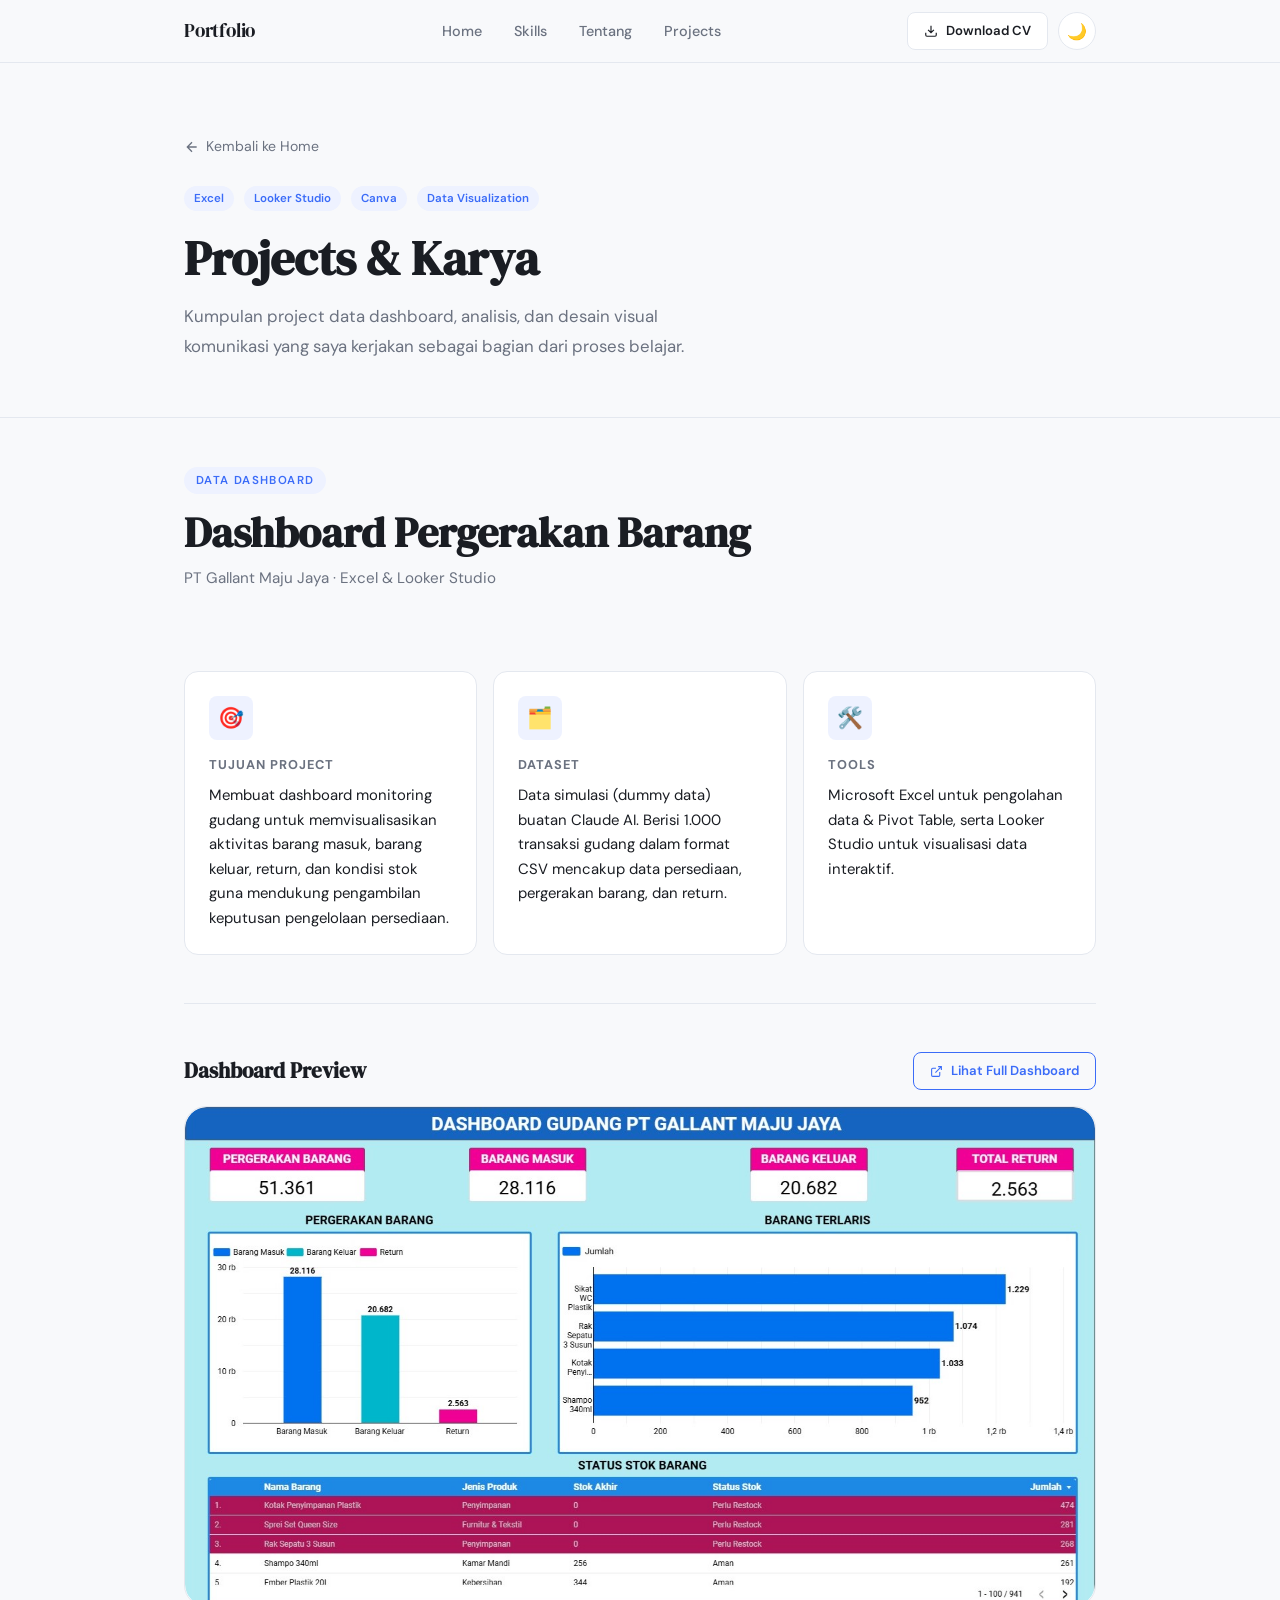
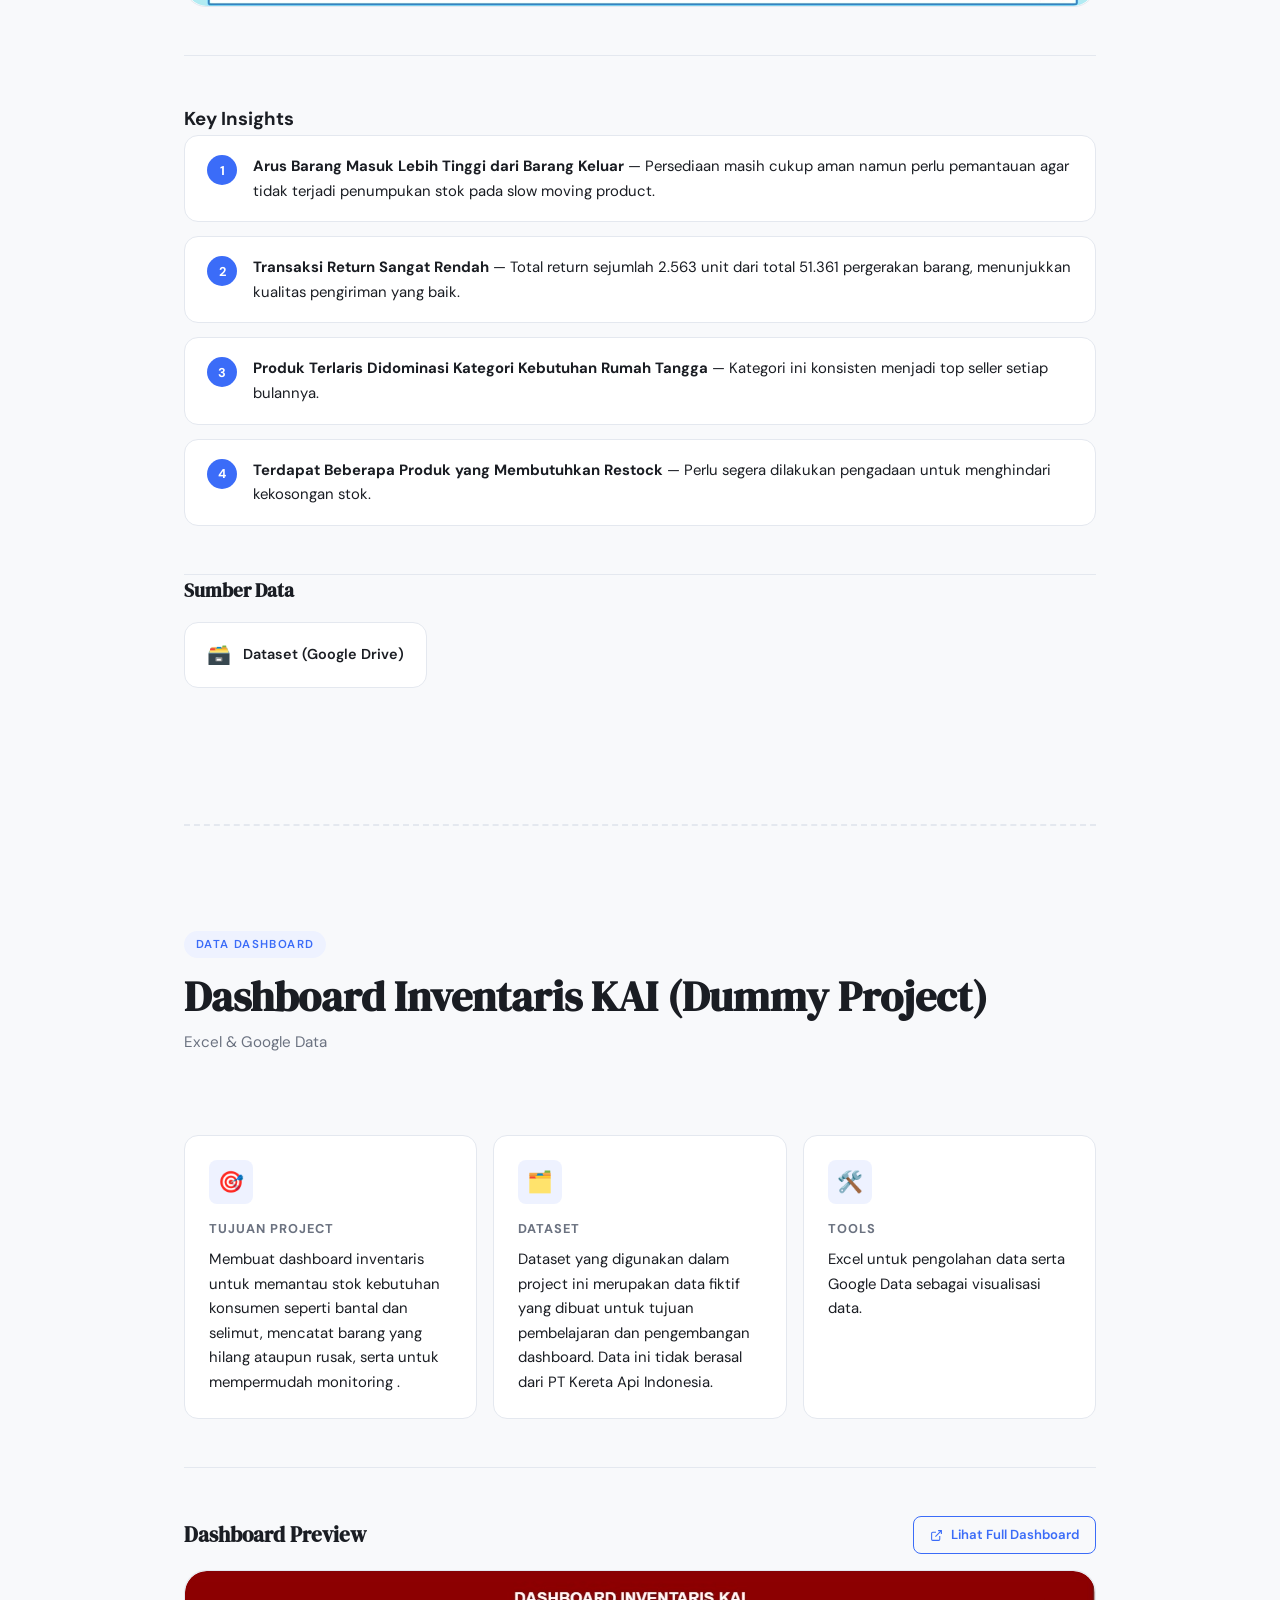
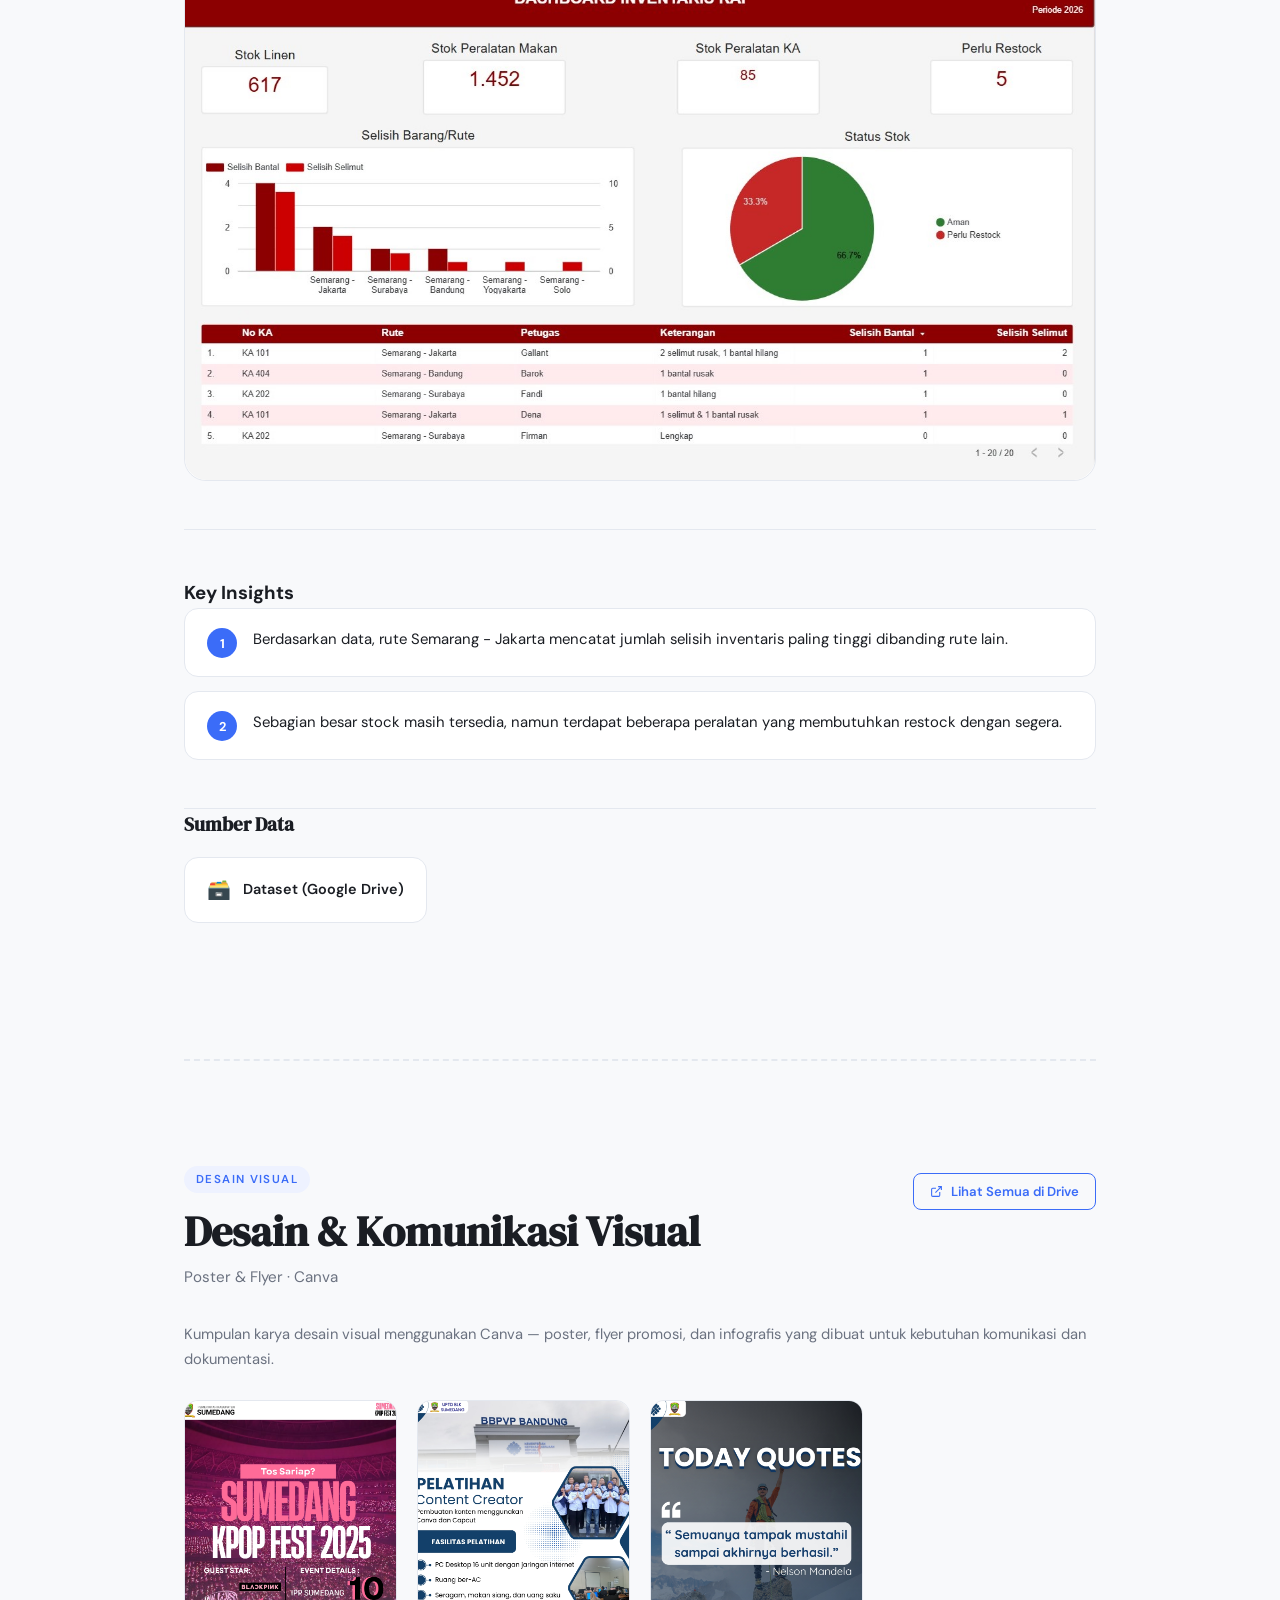
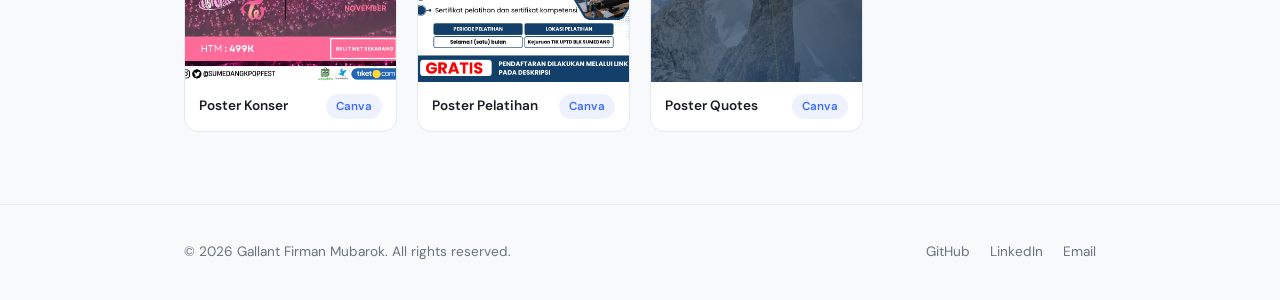
==== commit e0c4b30d: "Update projects.html" ====
--- a/projects.html
+++ b/projects.html
@@ -235,11 +235,11 @@
     <div class="insight-list">
       <div class="insight-item fade-up">
         <div class="insight-num">1</div>
-        <p>Mayoritas kehilangan terjadi pada rute Semarang - Jakarta sehingga diperlukan pengawasan yang lebih ketat pada rute ini.</p>
+        <p>Berdasarkan data, rute Semarang - Jakarta mencatat jumlah selisih inventaris paling tinggi dibanding rute lain.</p>
       </div>
       <div class="insight-item fade-up">
         <div class="insight-num">2</div>
-        <p>Sebagian besar selisih inventaris berasal dari bantal dan selimut sehingga diperlukan pencatatan dan pengecekan secara berkala.</p>
+        <p>Sebagian besar stock masih tersedia, namun terdapat beberapa peralatan yang membutuhkan restock dengan segera.</p>
       </div>
     </div>
   </div>
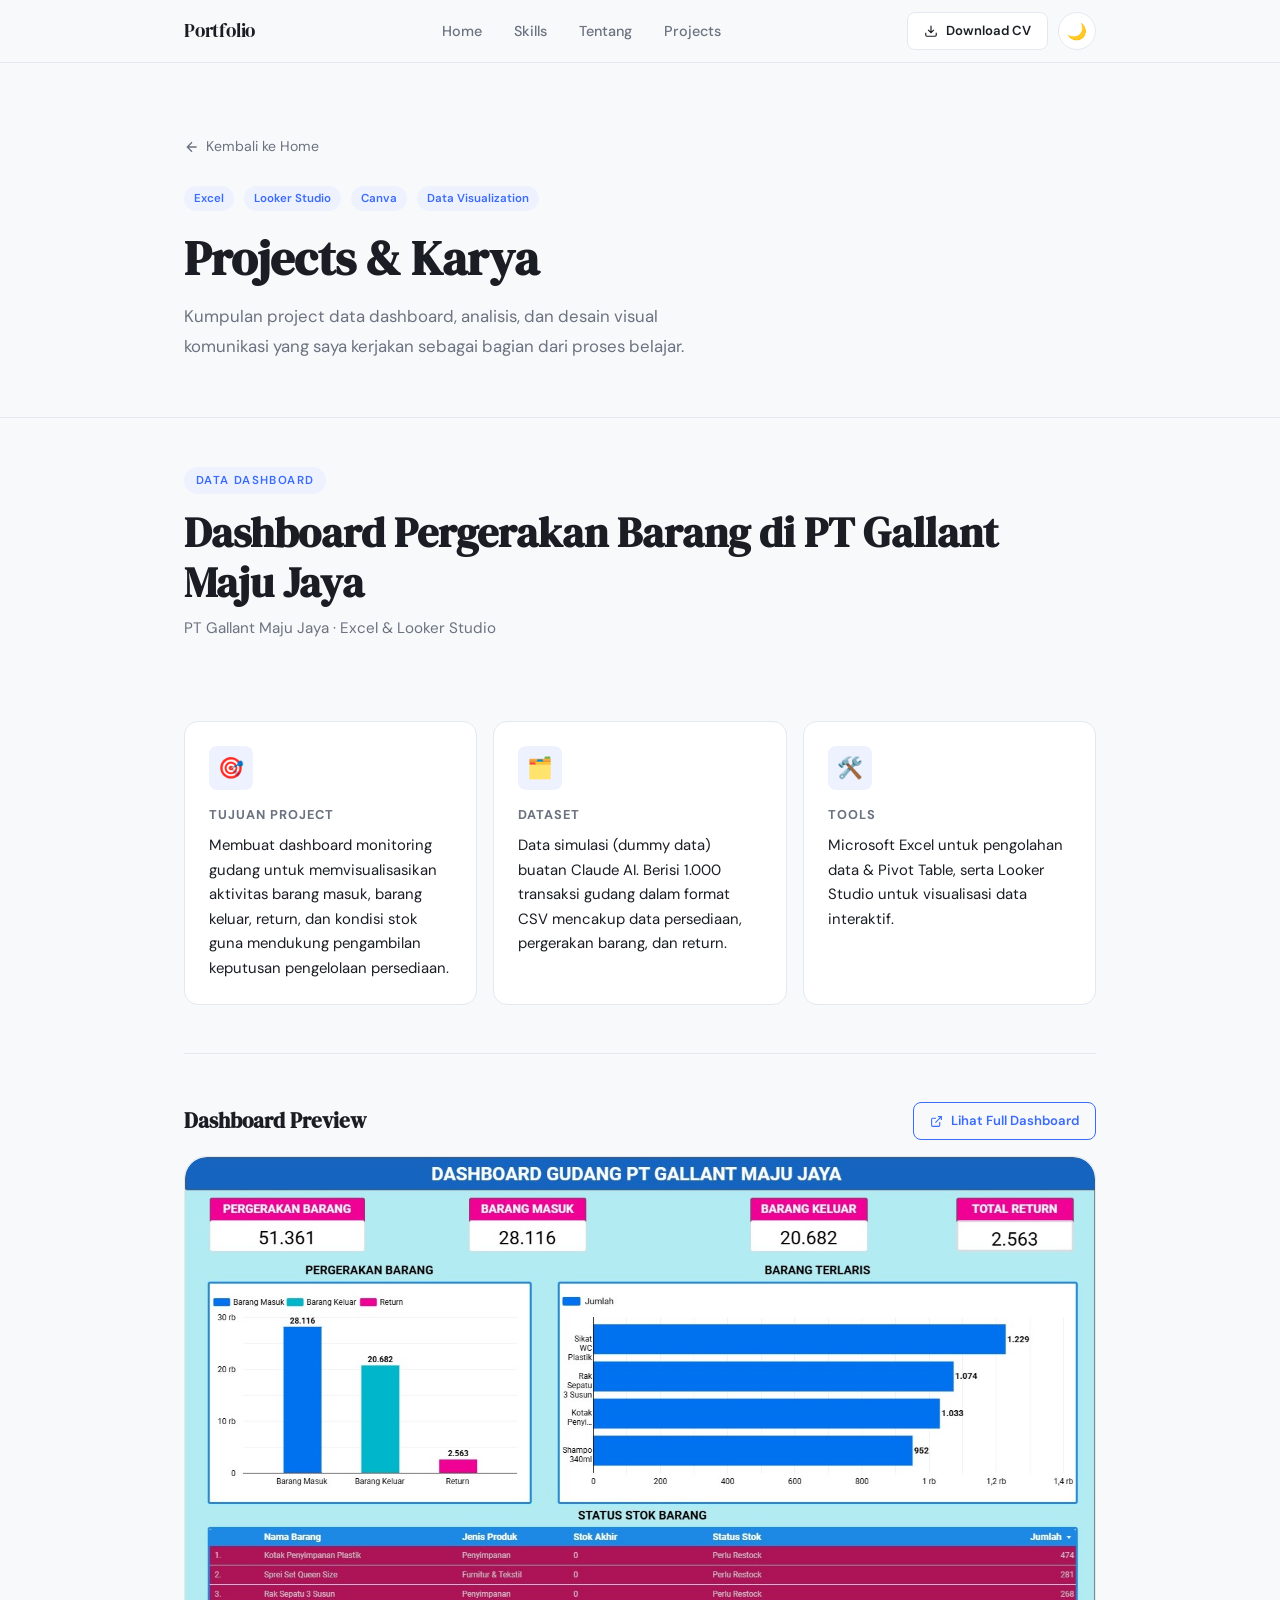
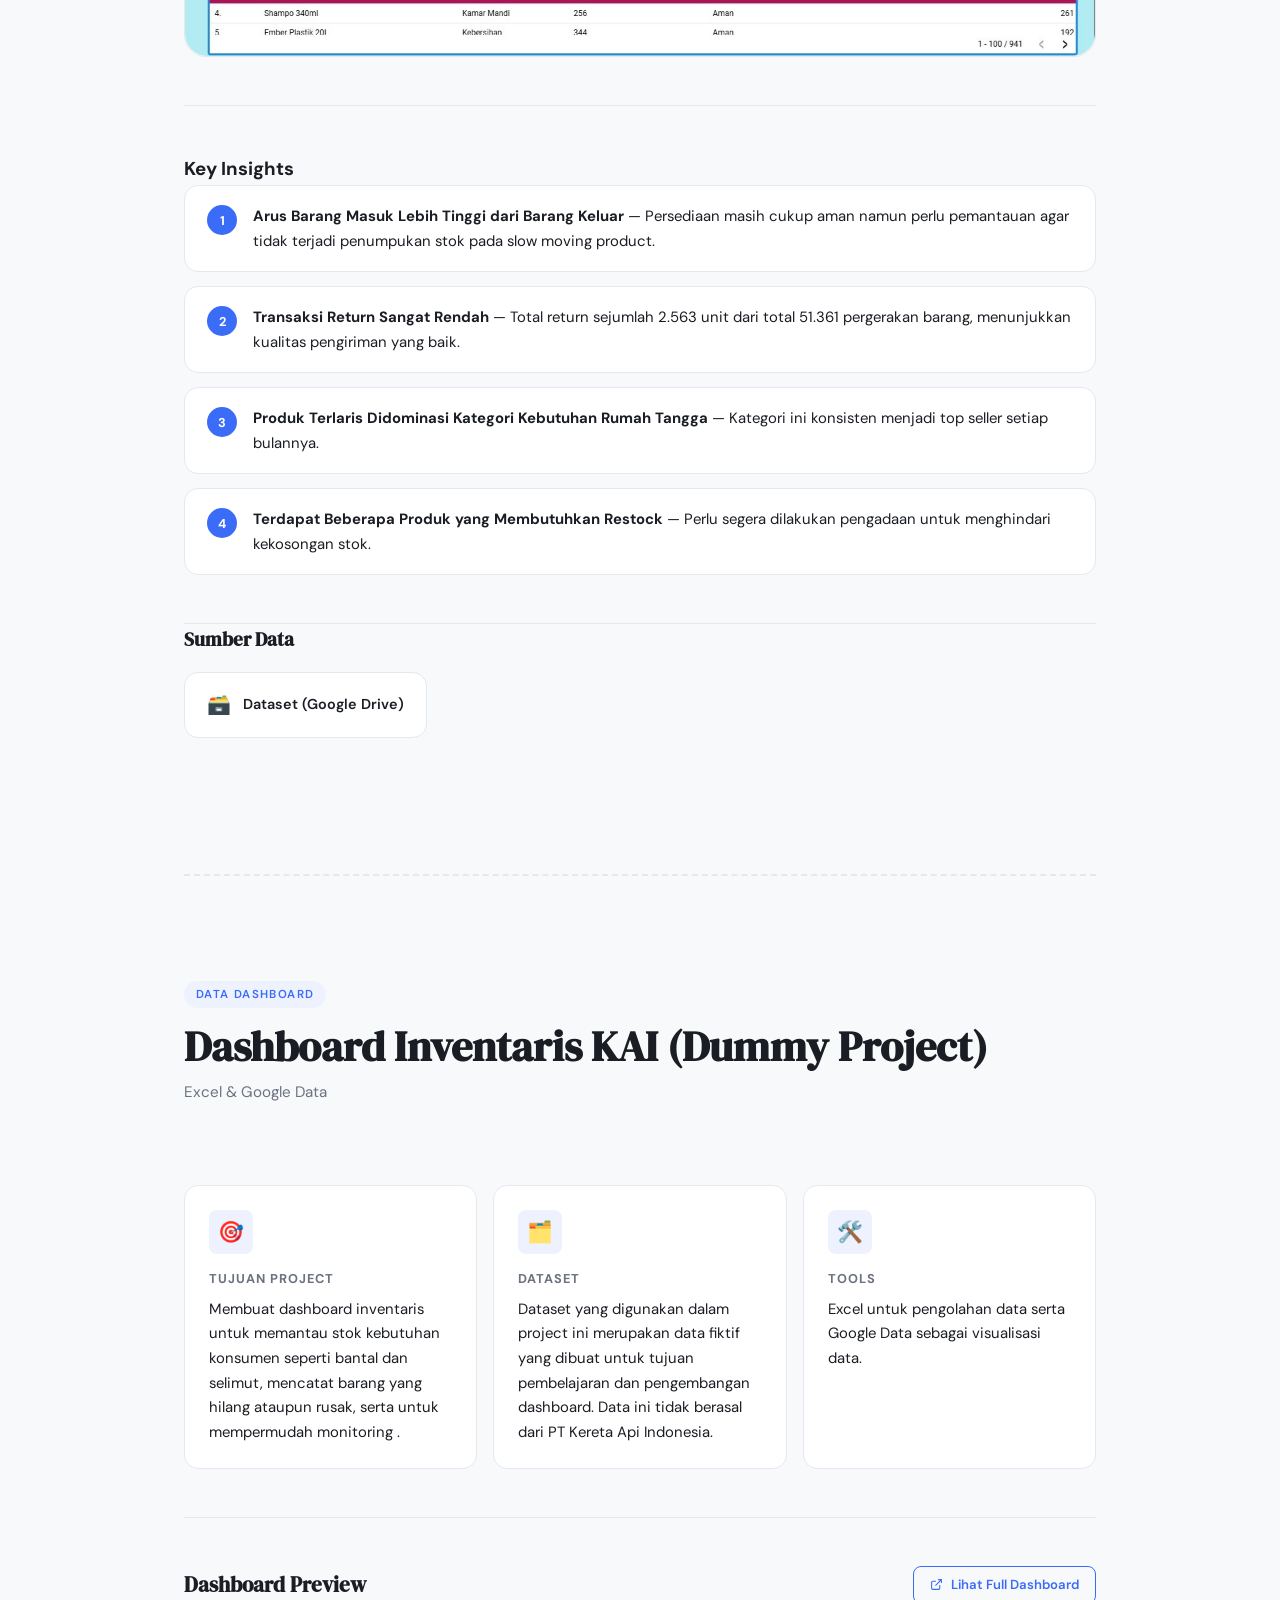
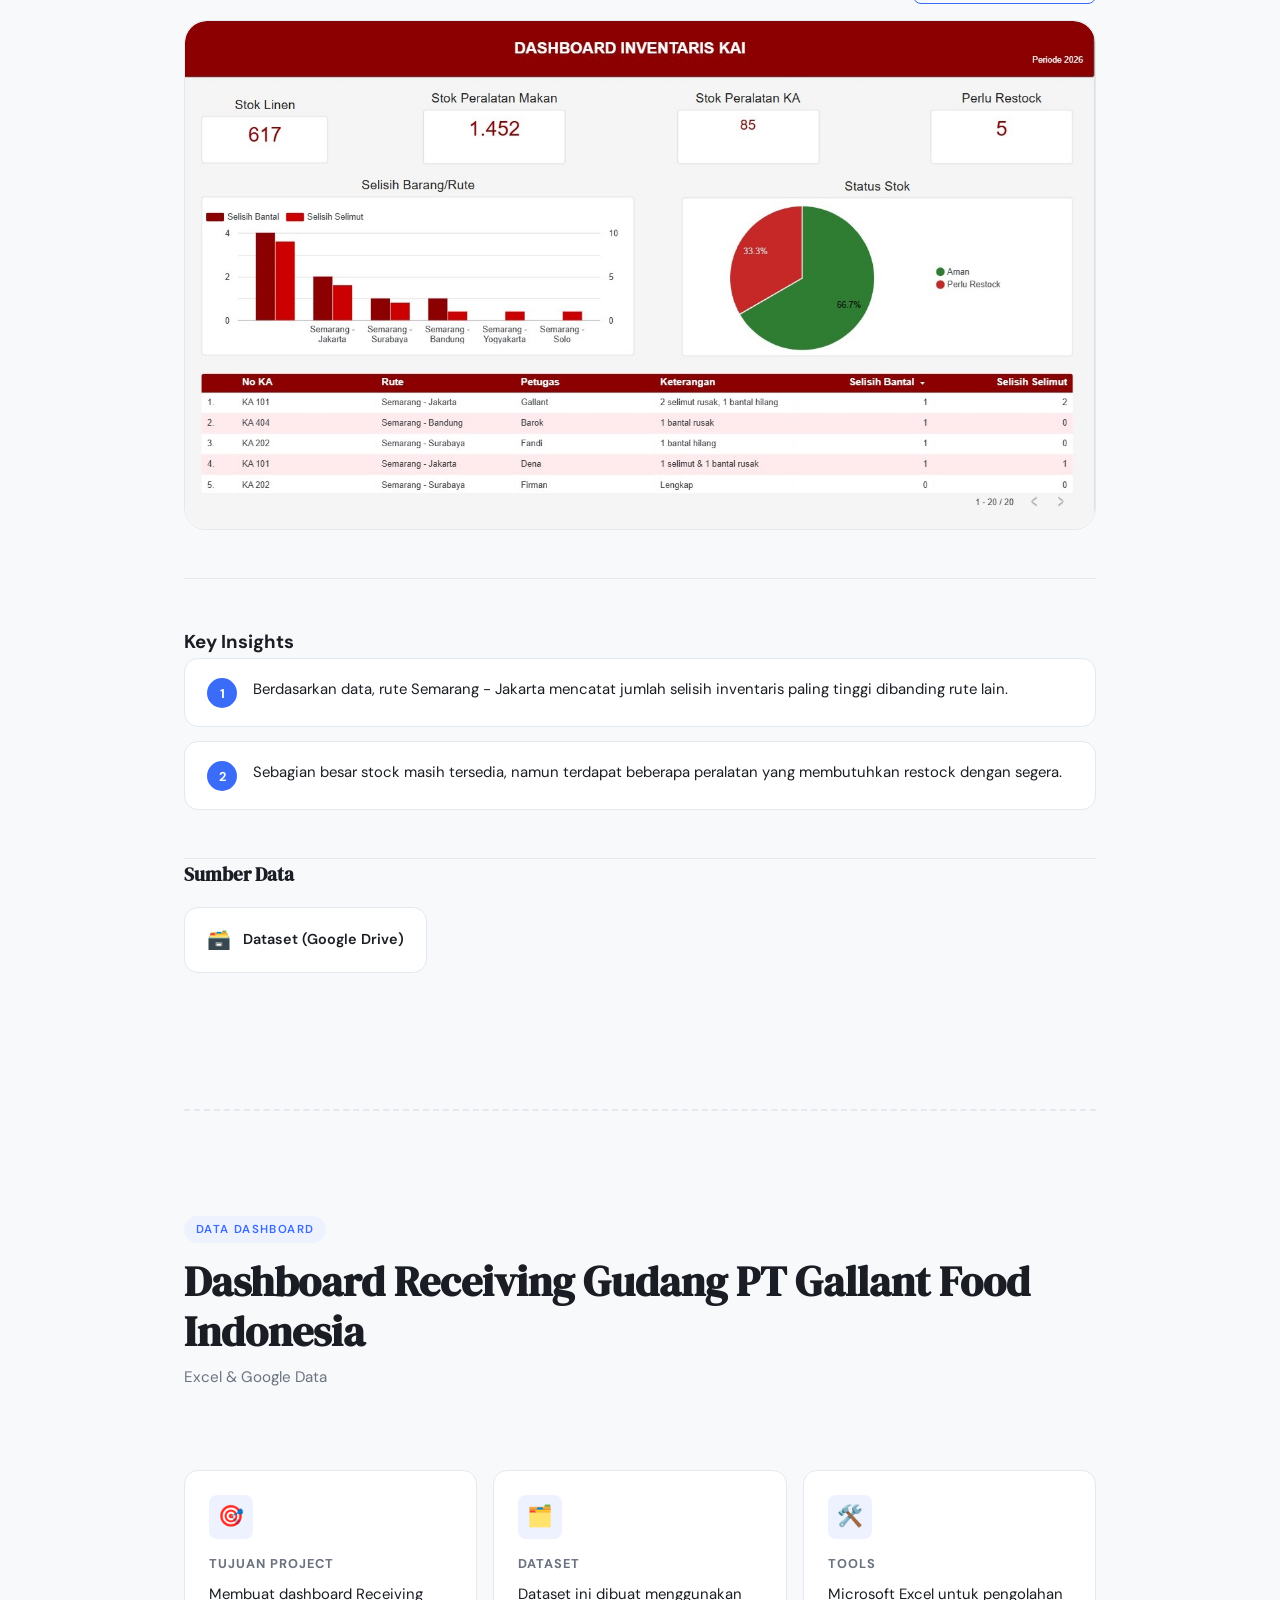
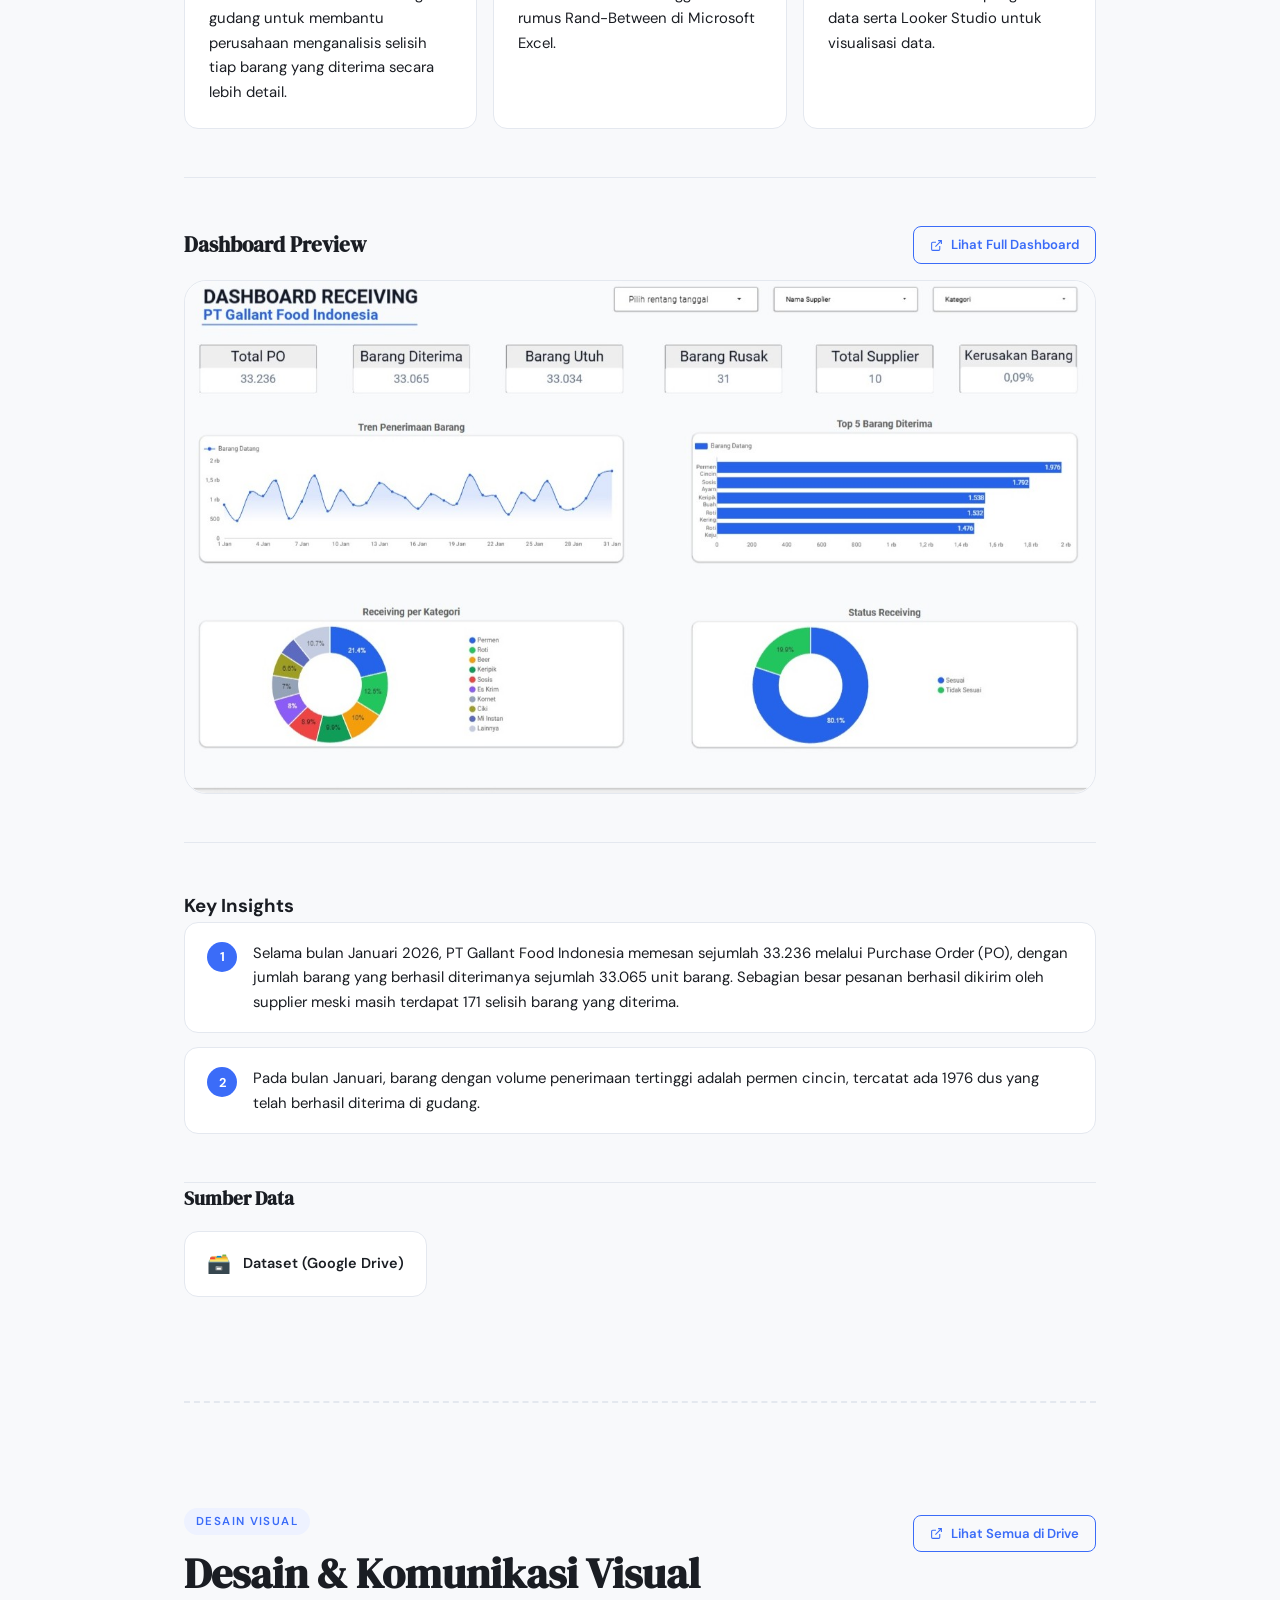
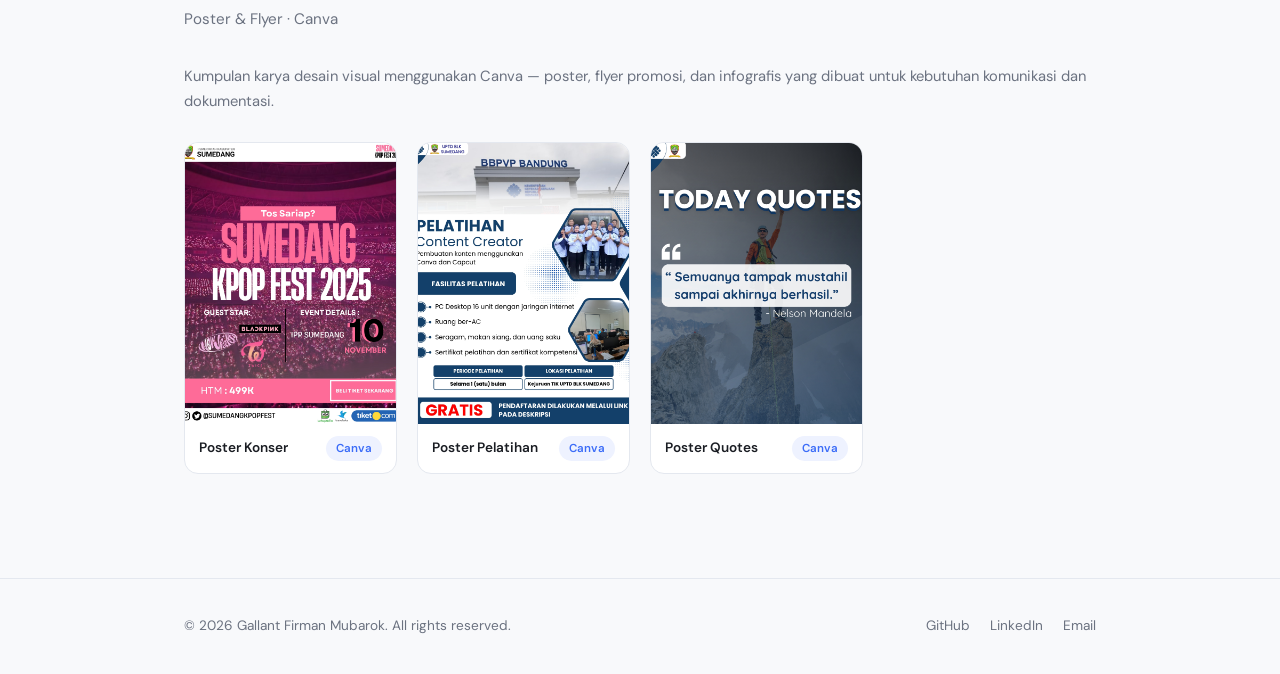
==== commit d83a595d: "Adding third project" ====
--- a/projects.html
+++ b/projects.html
@@ -4,7 +4,7 @@
 <head>
   <meta charset="UTF-8">
   <meta name="viewport" content="width=device-width, initial-scale=1.0">
-  <title>Projects — Portfolio Gallant Firman Mubarok</title>
+  <title>Projects Gallant Firman Mubarok</title>
   <meta name="description" content="Detail project data visualization, dashboard, dan desain visual oleh Gallant Firman Mubarok.">
   <link rel="stylesheet" href="css/style.css">
 </head>
@@ -80,7 +80,7 @@
         <div class="project-section-header">
           <div>
             <span class="section-label">Data Dashboard</span>
-            <h2 class="section-title" style="margin-bottom:8px;">Dashboard Pergerakan Barang</h2>
+            <h2 class="section-title" style="margin-bottom:8px;">Dashboard Pergerakan Barang di PT Gallant Maju Jaya</h2>
             <p style="color:var(--color-muted); font-size:.95rem;">PT Gallant Maju Jaya · Excel & Looker Studio</p>
           </div>
         </div>
@@ -256,6 +256,80 @@
 
 </section>
 
+      <hr class="section-divider">
+      <section class="project-section fade-up" id="project-3">
+
+  <div class="project-section-header">
+    <div>
+      <span class="section-label">Data Dashboard</span>
+      <h2 class="section-title" style="margin-bottom:8px;">Dashboard Receiving Gudang PT Gallant Food Indonesia</h2>
+      <p style="color:var(--color-muted); font-size:.95rem;">Excel & Google Data</p>
+    </div>
+  </div>
+
+  <div class="detail-grid">
+    <div class="detail-card fade-up">
+      <div class="detail-icon">🎯</div>
+      <h3>Tujuan Project</h3>
+      <p>Membuat dashboard Receiving gudang untuk membantu perusahaan menganalisis selisih tiap barang yang diterima secara lebih detail.</p>
+    </div>
+    <div class="detail-card fade-up">
+      <div class="detail-icon">🗂️</div>
+      <h3>Dataset</h3>
+      <p>Dataset ini dibuat menggunakan rumus Rand-Between di Microsoft Excel.</p>
+    </div>
+    <div class="detail-card fade-up">
+      <div class="detail-icon">🛠️</div>
+      <h3>Tools</h3>
+      <p>Microsoft Excel untuk pengolahan data serta Looker Studio untuk visualisasi data.</p>
+    </div>
+  </div>
+
+  <div class="viz-section">
+    <div class="viz-header">
+      <h3>Dashboard Preview</h3>
+      <a href="https://datastudio.google.com/reporting/04877ddd-7d4c-44ec-88f6-e468b1d69c61" target="_blank" rel="noopener" class="btn btn-outline" style="font-size:.82rem; padding:7px 16px;">
+        <svg width="13" height="13" fill="none" stroke="currentColor" stroke-width="2" viewBox="0 0 24 24">
+          <path d="M18 13v6a2 2 0 01-2 2H5a2 2 0 01-2-2V8a2 2 0 012-2h6M15 3h6v6M10 14L21 3"/>
+        </svg>
+        Lihat Full Dashboard
+      </a>
+    </div>
+    <div class="dashboard-preview">
+      <img src="images/dashboard-3.jpg"
+           alt="Screenshot Dashboard Baru"
+           onerror="this.parentElement.classList.add('no-image')">
+      <div class="no-image-hint">
+        <span>📊</span>
+        <p>Simpan screenshot dengan nama<br><code>dashboard-2.jpg</code> di folder <code>images/</code></p>
+      </div>
+    </div>
+  </div>
+
+  <div class="insights-section">
+    <h3>Key Insights</h3>
+    <div class="insight-list">
+      <div class="insight-item fade-up">
+        <div class="insight-num">1</div>
+        <p>Selama bulan Januari 2026, PT Gallant Food Indonesia memesan sejumlah 33.236 melalui Purchase Order (PO), 
+          dengan jumlah barang yang berhasil diterimanya sejumlah 33.065 unit barang. Sebagian besar pesanan berhasil dikirim oleh supplier meski masih terdapat 171 selisih barang yang diterima.</p>
+      </div>
+      <div class="insight-item fade-up">
+        <div class="insight-num">2</div>
+        <p>Pada bulan Januari, barang dengan volume penerimaan tertinggi adalah permen cincin, tercatat ada 1976 dus yang telah berhasil diterima di gudang.</p>
+      </div>
+    </div>
+  </div>
+
+  <div class="links-section" style="padding-top:0;">
+    <h3 style="font-family:var(--font-heading); font-size:1.2rem; margin-bottom:16px;">Sumber Data</h3>
+    <div class="project-links">
+      <a href="https://docs.google.com/spreadsheets/d/10p7k4Sxw_ndcmQPtYns71fTsmbj92Clk/edit?usp=sharing&ouid=111005627426143529940&rtpof=true&sd=true" target="_blank" rel="noopener" class="link-card">
+        <span class="link-icon">🗃️</span>
+        Dataset (Google Drive)
+      </a>
+    </div>
+  </div>
       <hr class="section-divider">
 
       <!-- ==================== PROJECT 2: DESAIN CANVA ==================== -->
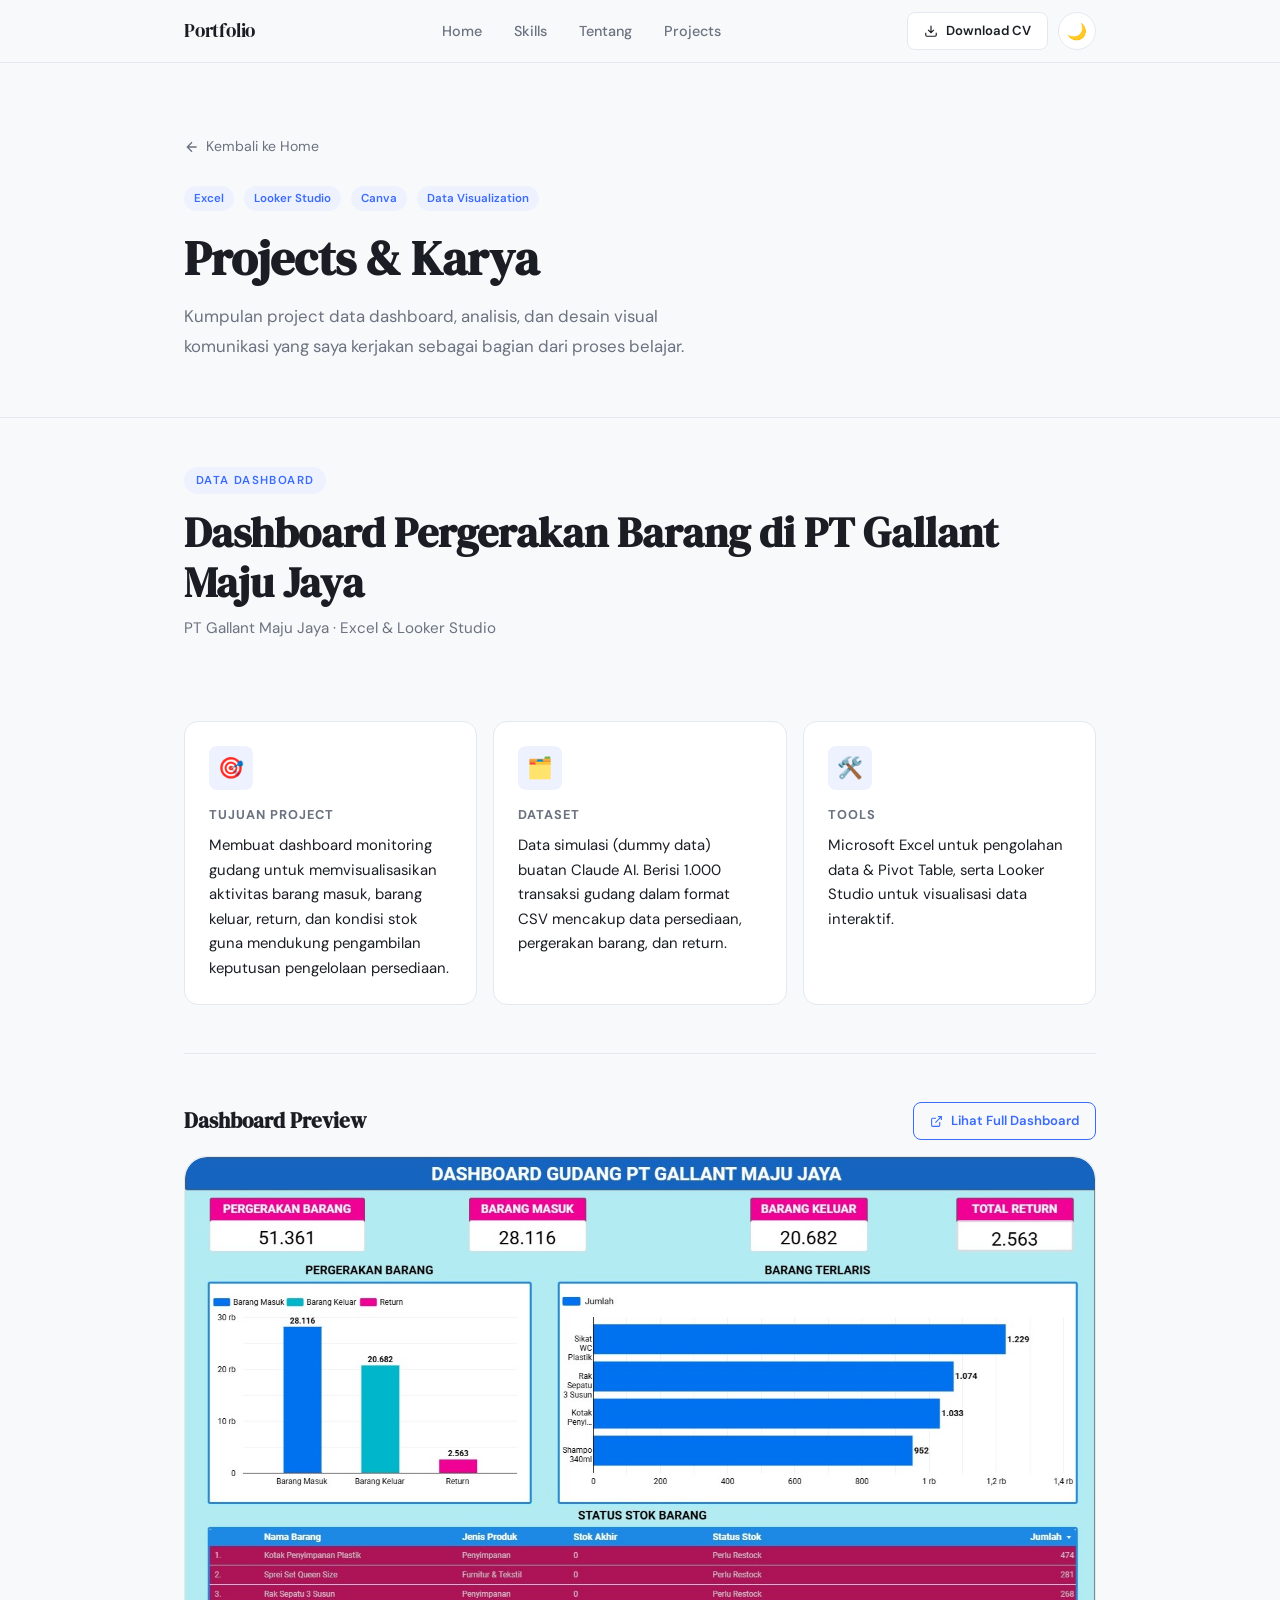
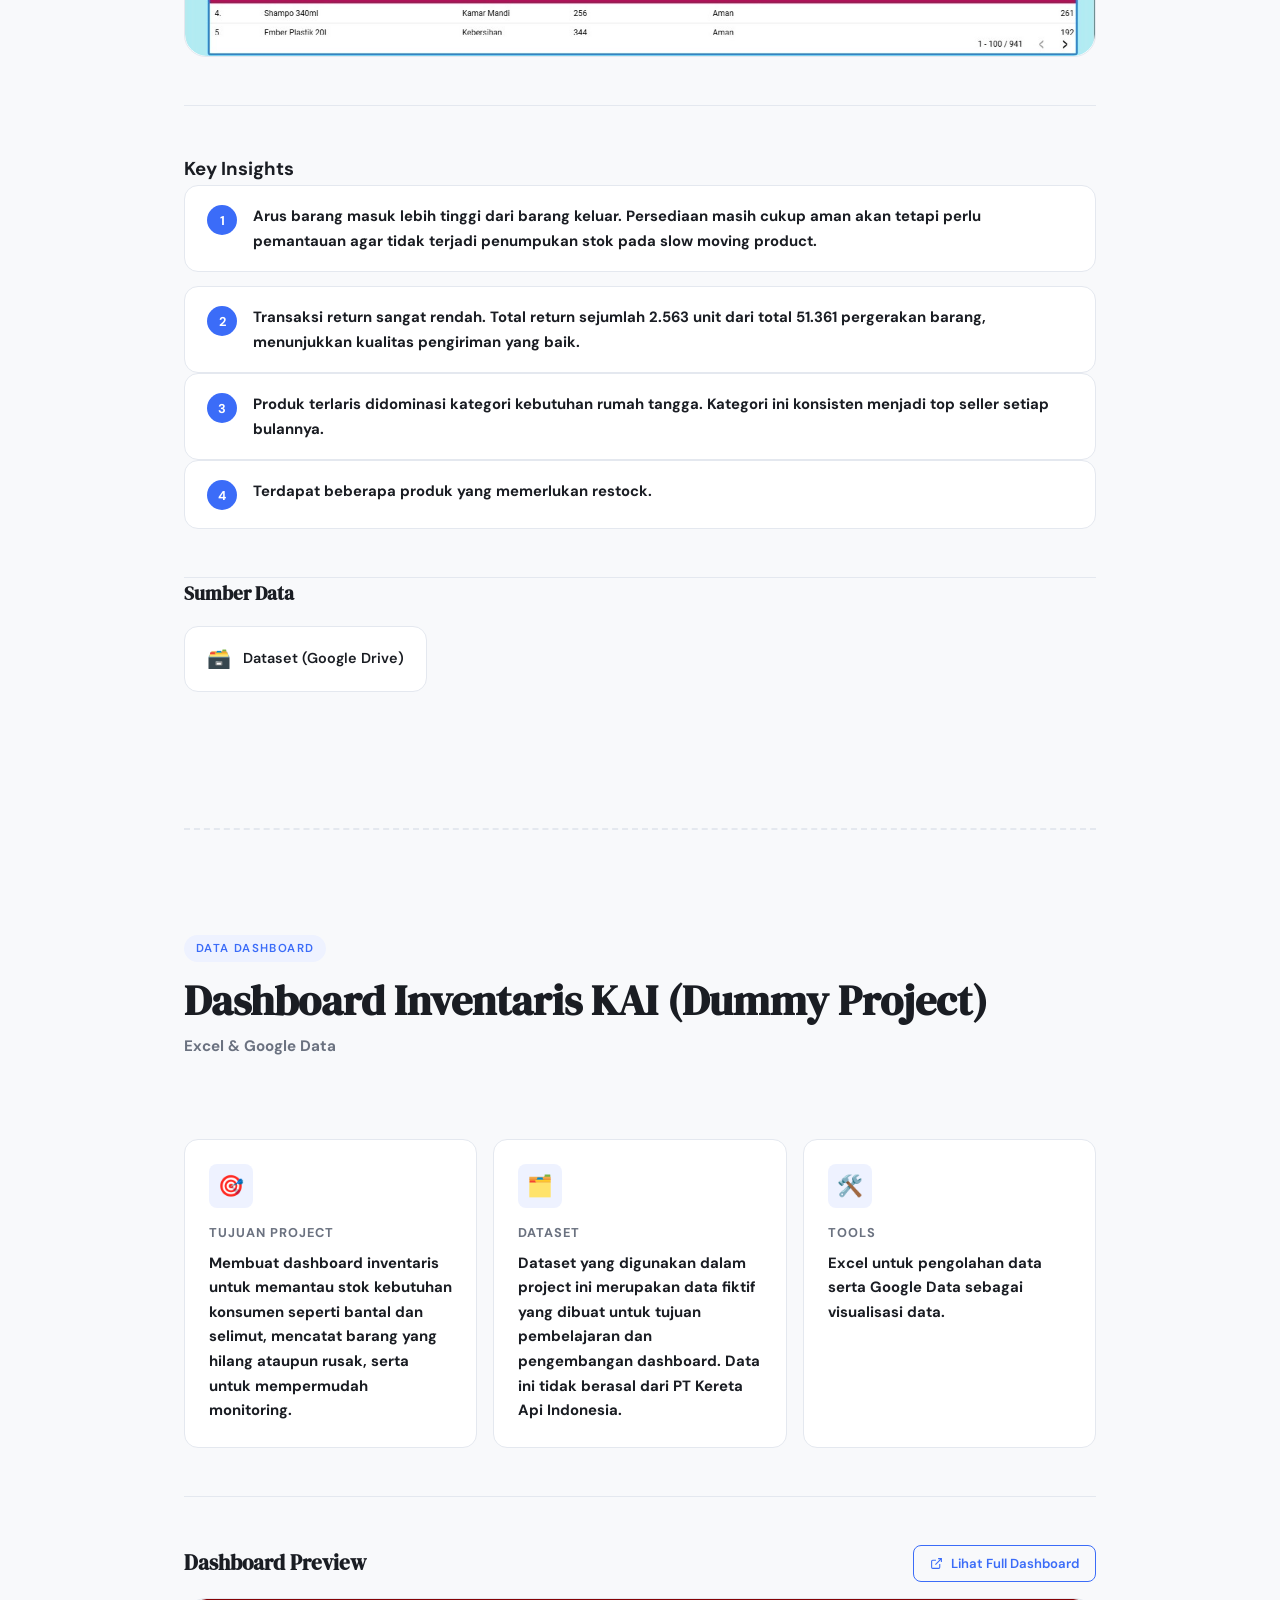
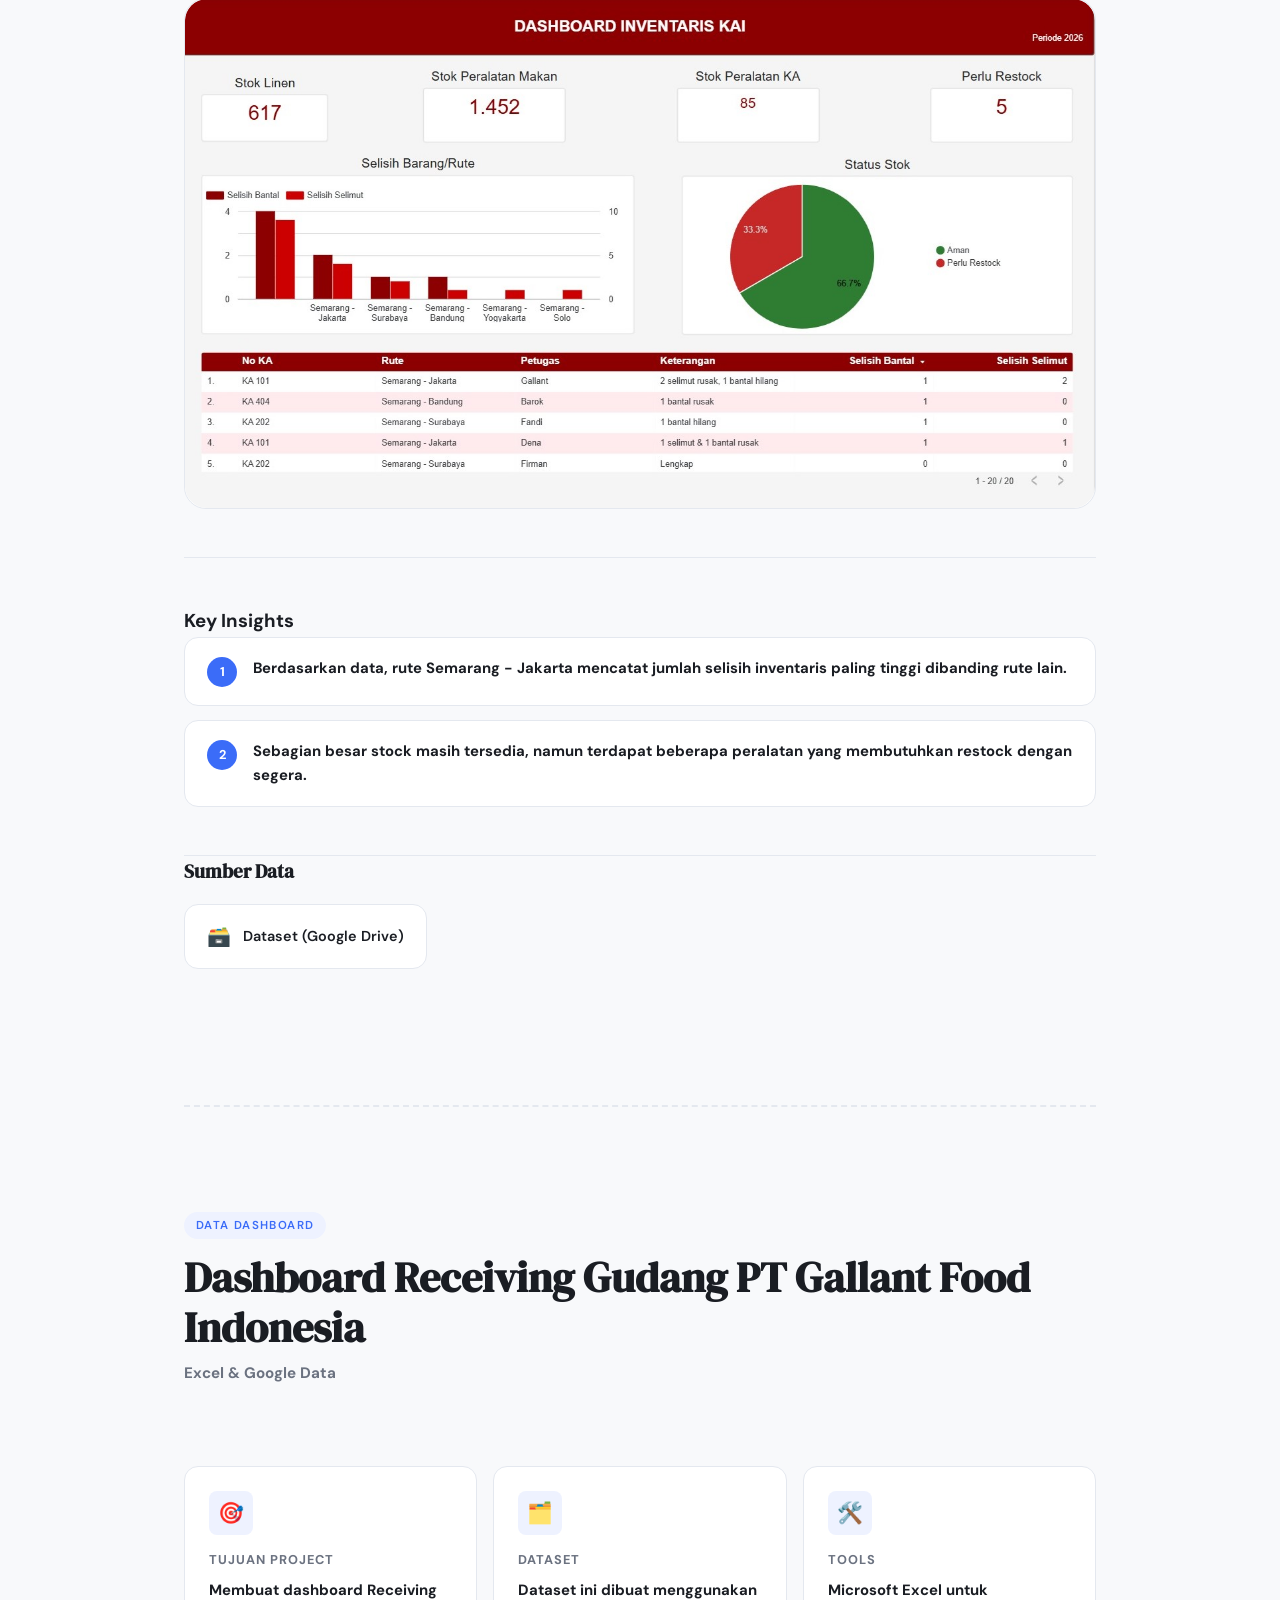
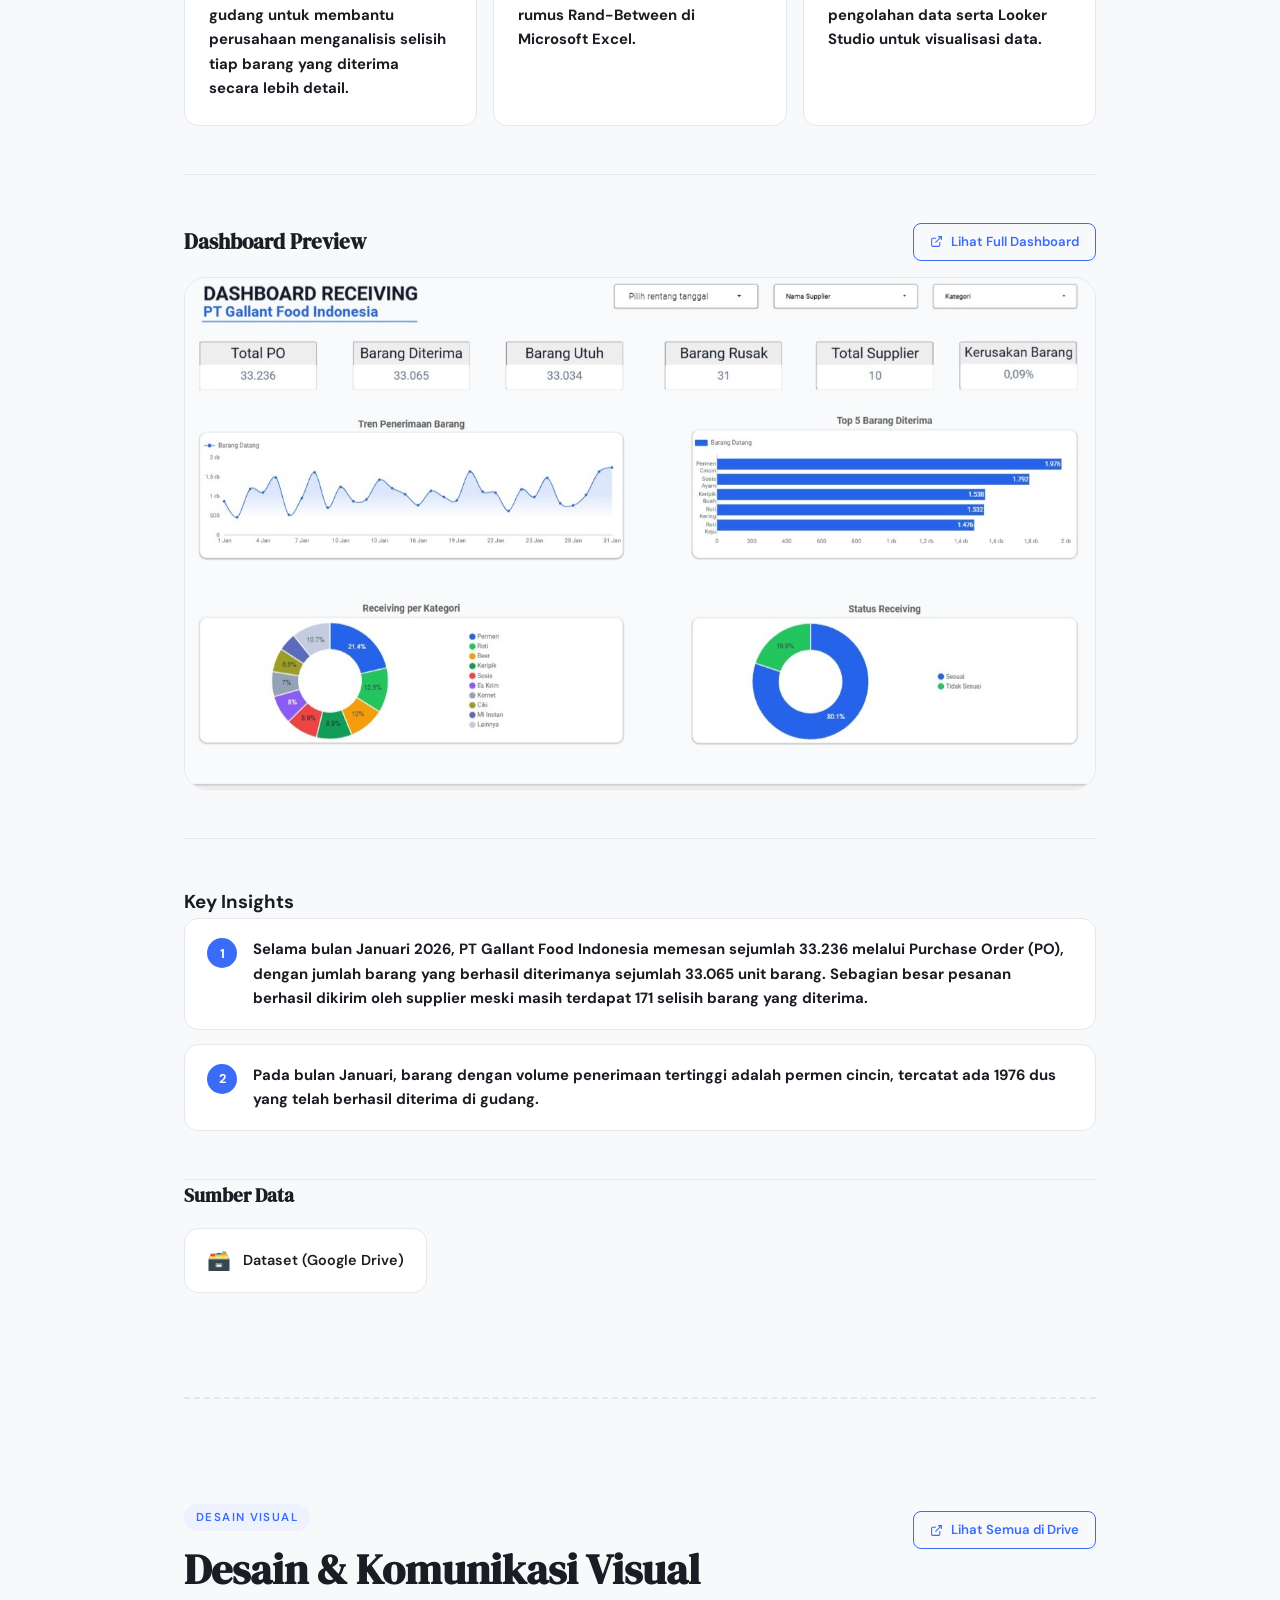
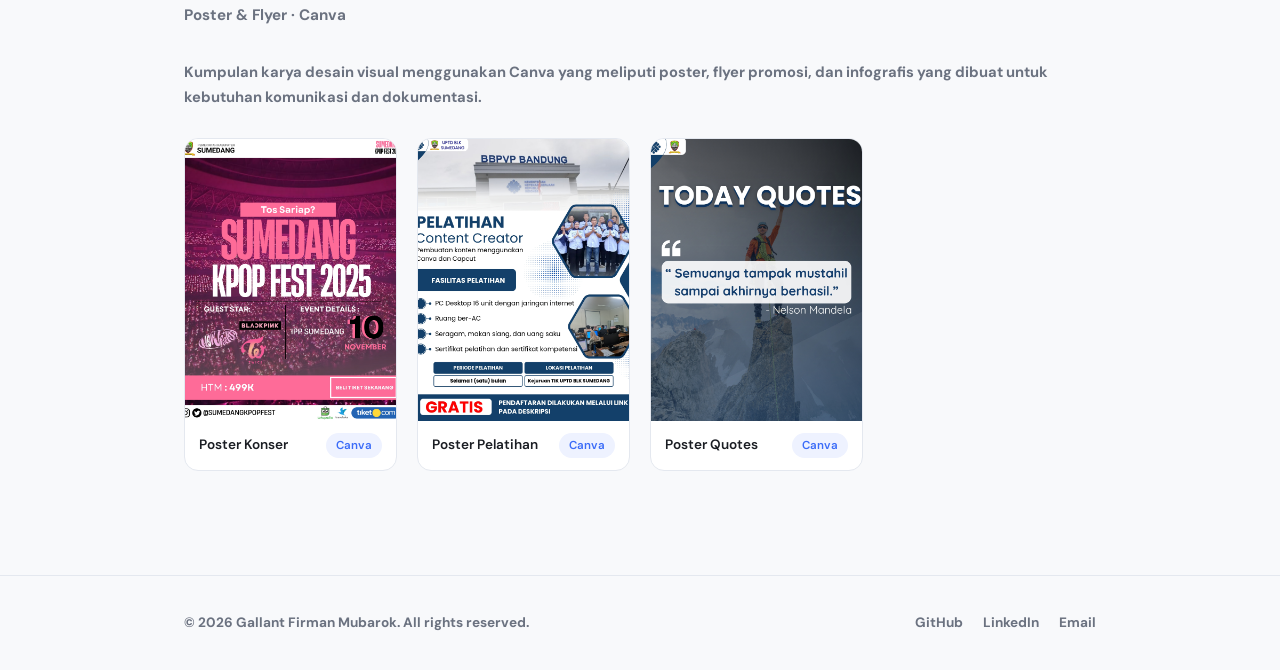
==== commit d577a630: "updating details" ====
--- a/projects.html
+++ b/projects.html
@@ -147,19 +147,19 @@
           <div class="insight-list">
             <div class="insight-item fade-up">
               <div class="insight-num">1</div>
-              <p><strong>Arus Barang Masuk Lebih Tinggi dari Barang Keluar</strong> — Persediaan masih cukup aman namun perlu pemantauan agar tidak terjadi penumpukan stok pada slow moving product.</p>
+              <p><strong>Arus barang masuk lebih tinggi dari barang keluar. Persediaan masih cukup aman akan tetapi perlu pemantauan agar tidak terjadi penumpukan stok pada slow moving product.</p>
             </div>
             <div class="insight-item fade-up">
               <div class="insight-num">2</div>
-              <p><strong>Transaksi Return Sangat Rendah</strong> — Total return sejumlah 2.563 unit dari total 51.361 pergerakan barang, menunjukkan kualitas pengiriman yang baik.</p>
+              <p><strong>Transaksi return sangat rendah. Total return sejumlah 2.563 unit dari total 51.361 pergerakan barang, menunjukkan kualitas pengiriman yang baik.</p>
             </div>
             <div class="insight-item fade-up">
               <div class="insight-num">3</div>
-              <p><strong>Produk Terlaris Didominasi Kategori Kebutuhan Rumah Tangga</strong> — Kategori ini konsisten menjadi top seller setiap bulannya.</p>
+              <p><strong>Produk terlaris didominasi kategori kebutuhan rumah tangga. Kategori ini konsisten menjadi top seller setiap bulannya.</p>
             </div>
             <div class="insight-item fade-up">
               <div class="insight-num">4</div>
-              <p><strong>Terdapat Beberapa Produk yang Membutuhkan Restock</strong> — Perlu segera dilakukan pengadaan untuk menghindari kekosongan stok.</p>
+              <p><strong>Terdapat beberapa produk yang memerlukan restock.</p>
             </div>
           </div>
         </div>
@@ -195,7 +195,7 @@
     <div class="detail-card fade-up">
       <div class="detail-icon">🎯</div>
       <h3>Tujuan Project</h3>
-      <p>Membuat dashboard inventaris untuk memantau stok kebutuhan konsumen seperti bantal dan selimut, mencatat barang yang hilang ataupun rusak, serta untuk mempermudah monitoring .</p>
+      <p>Membuat dashboard inventaris untuk memantau stok kebutuhan konsumen seperti bantal dan selimut, mencatat barang yang hilang ataupun rusak, serta untuk mempermudah monitoring.</p>
     </div>
     <div class="detail-card fade-up">
       <div class="detail-icon">🗂️</div>
@@ -361,7 +361,7 @@
         </div>
 
         <p style="color:var(--color-muted); font-size:.92rem; margin-bottom:28px; line-height:1.7;">
-          Kumpulan karya desain visual menggunakan Canva — poster, flyer promosi, dan infografis
+          Kumpulan karya desain visual menggunakan Canva yang meliputi poster, flyer promosi, dan infografis
           yang dibuat untuk kebutuhan komunikasi dan dokumentasi.
         </p>
 
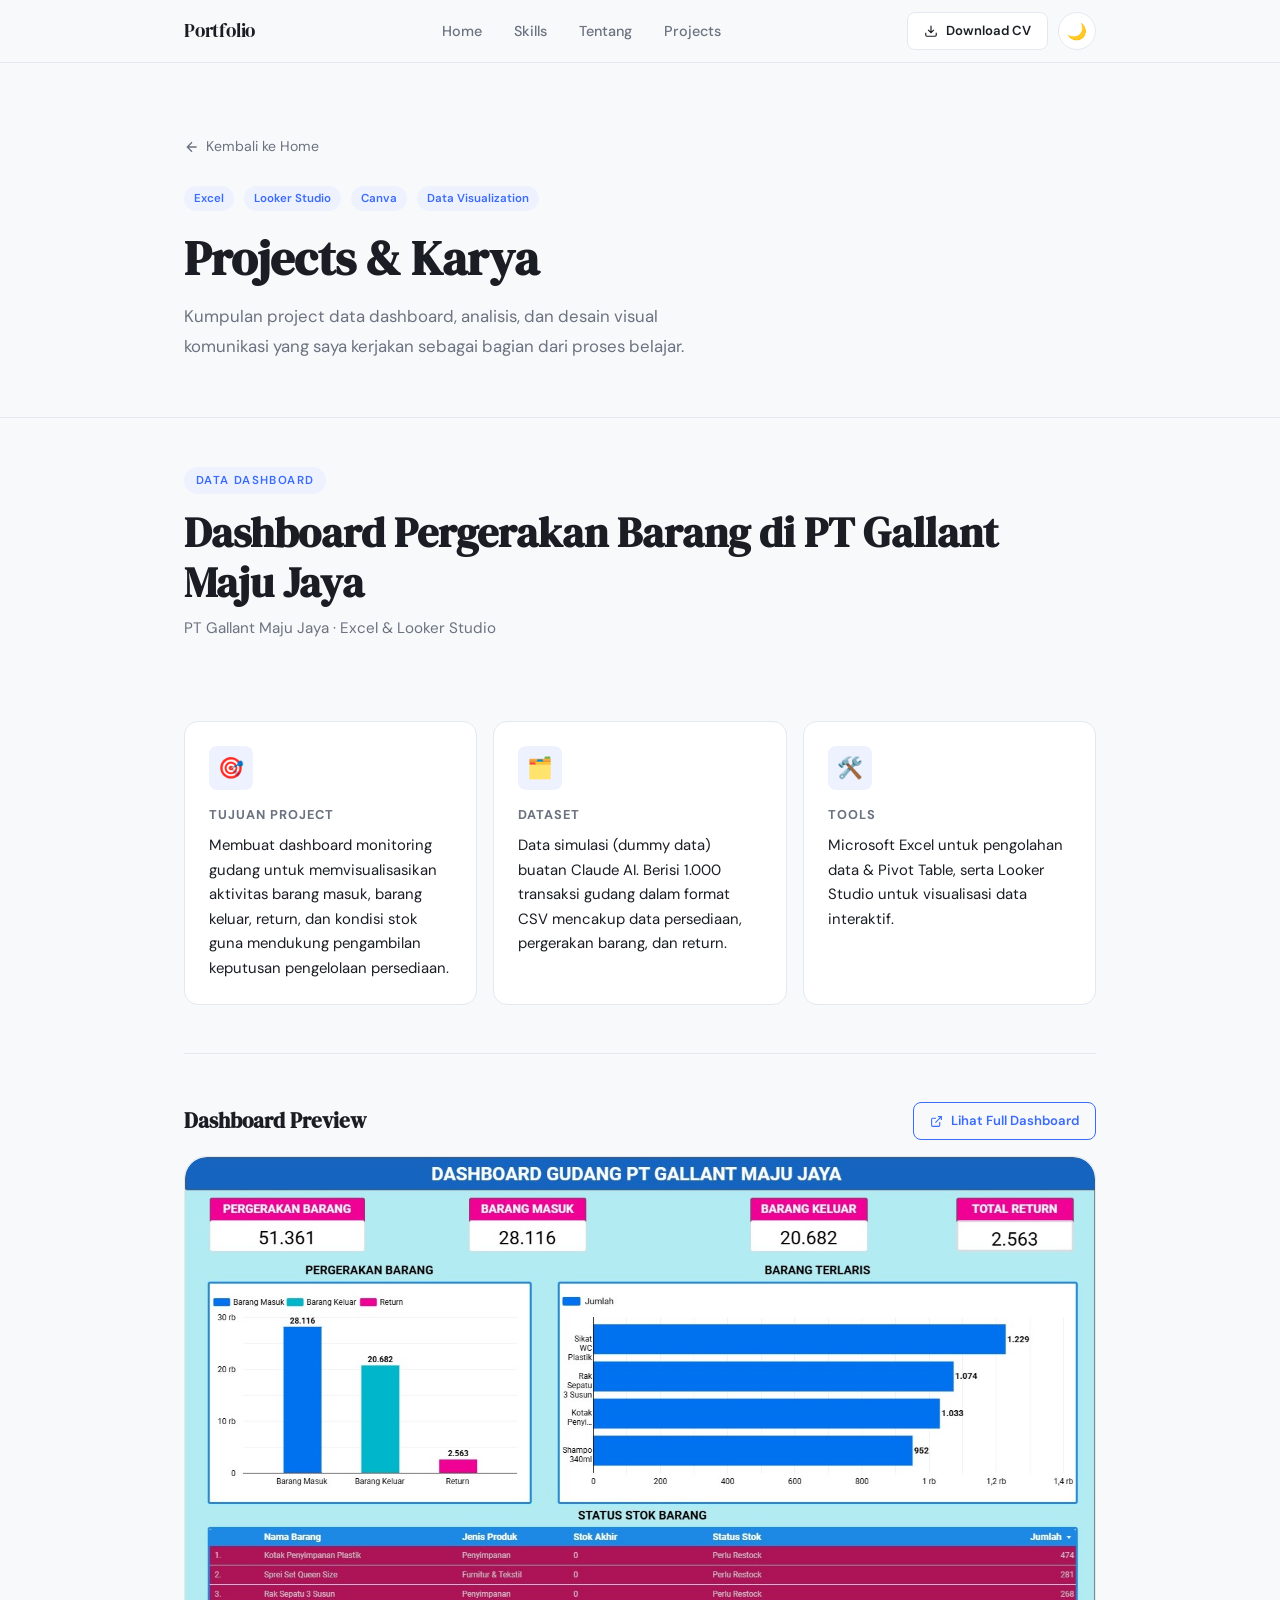
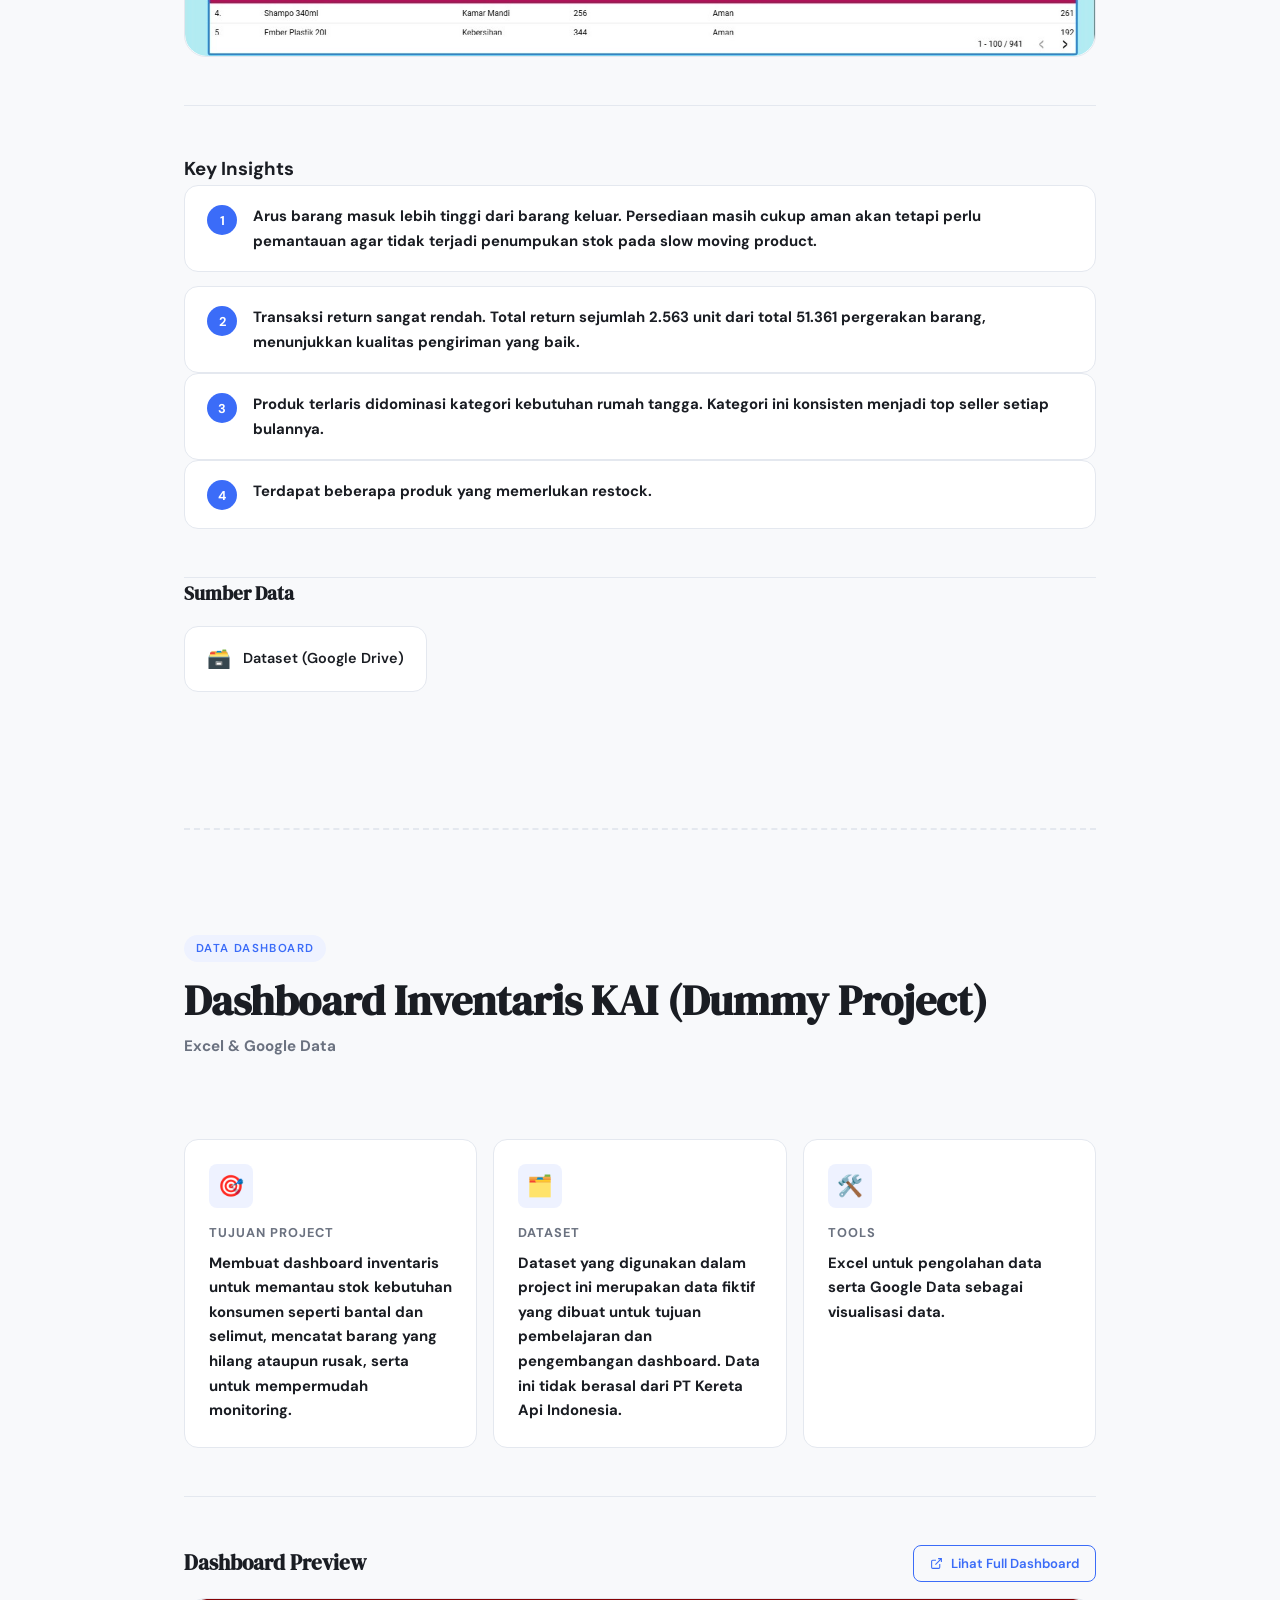
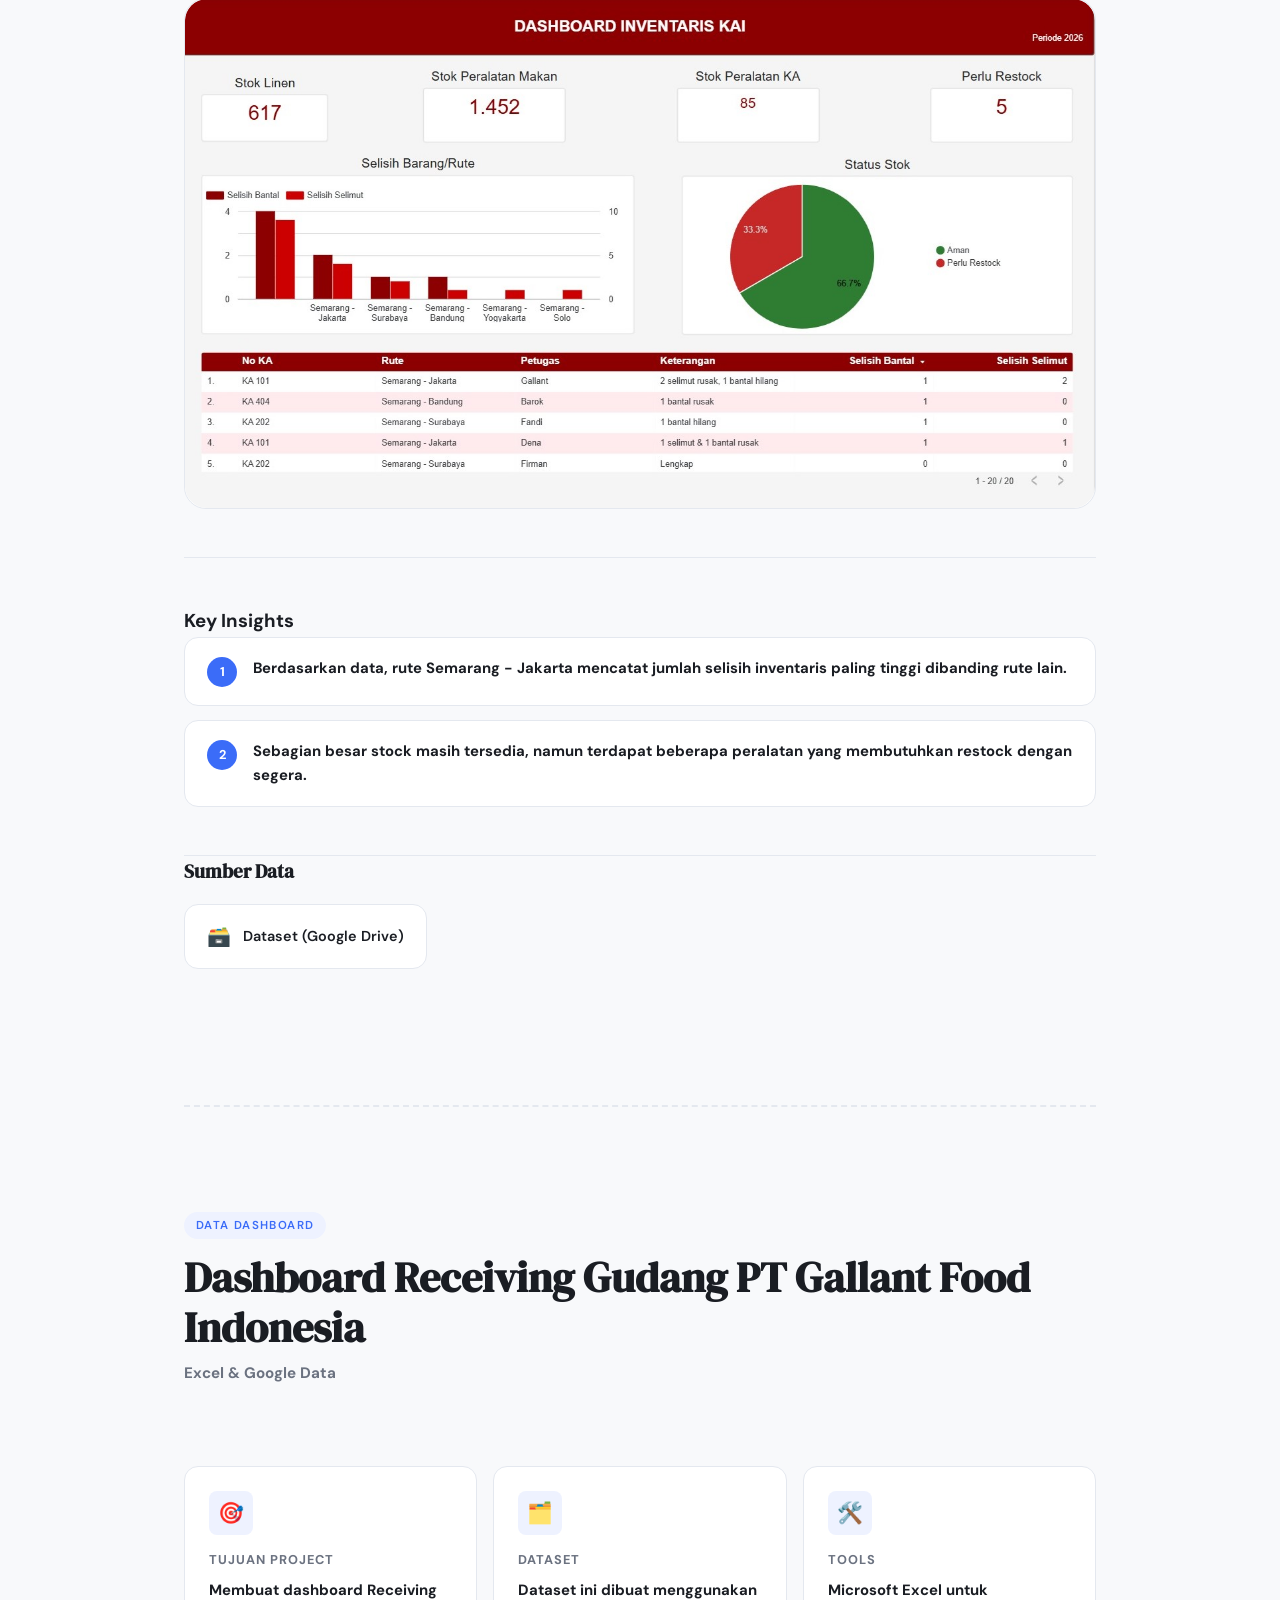
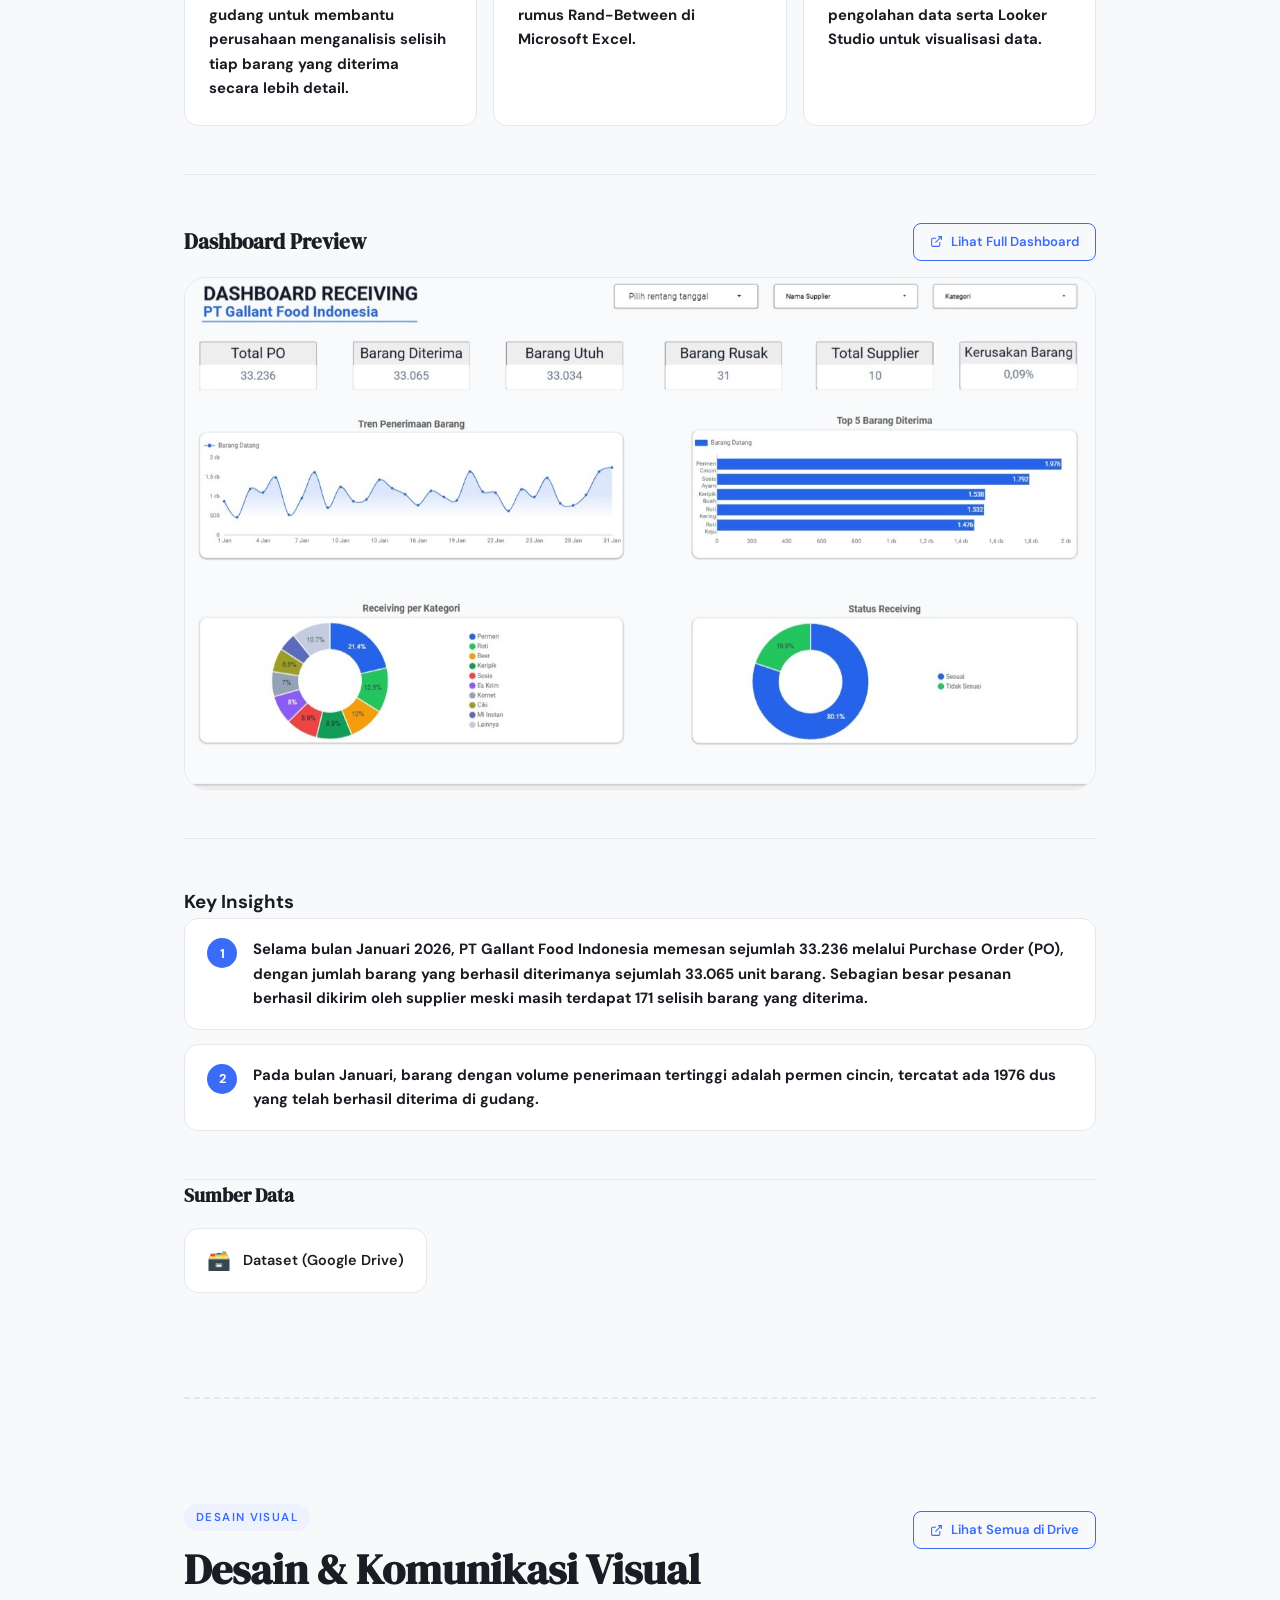
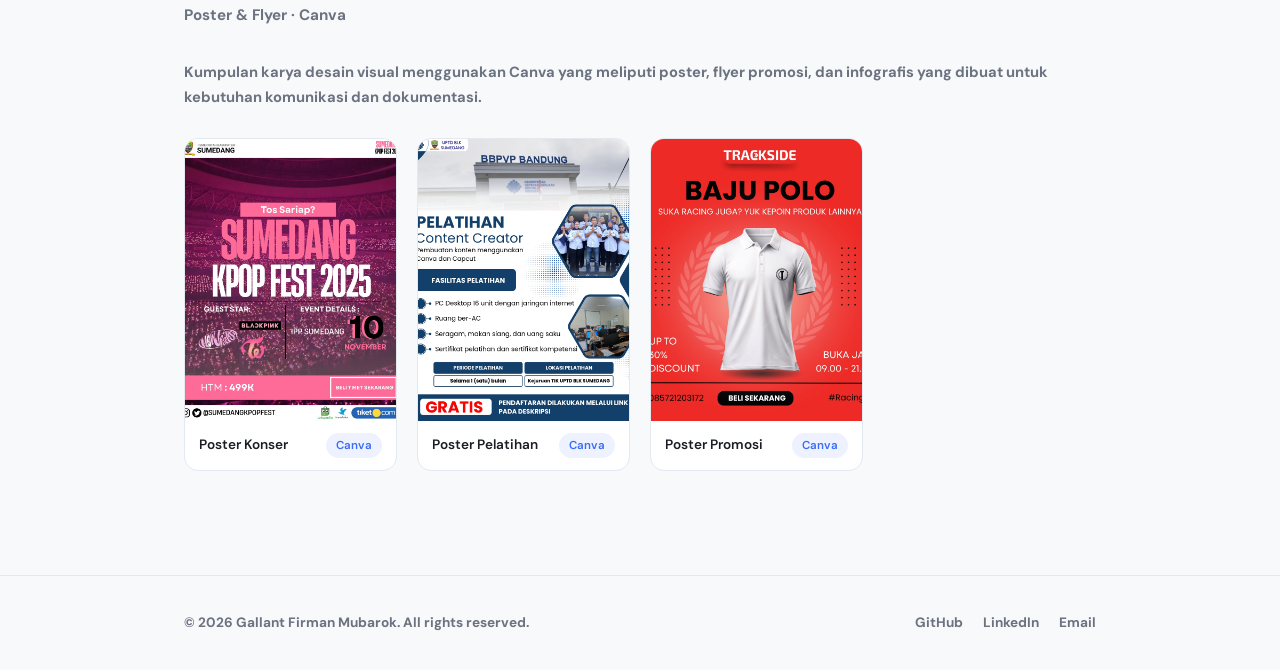
==== commit 80268fef: "changing poster" ====
--- a/projects.html
+++ b/projects.html
@@ -431,7 +431,7 @@
                    onerror="this.parentElement.classList.add('no-image')">
               <div class="no-image-hint"><span>🎨</span><p><code>flyer-3.jpg</code></p></div>
               <div class="flyer-overlay">
-                <a href="https://drive.google.com/file/d/1HYjg7Mn_a5I7p3TgxCt-YF4I0DJ82evW/view?usp=drive_link" target="_blank" rel="noopener" class="btn btn-primary" style="padding:8px 18px; font-size:.82rem;">
+                <a href="https://drive.google.com/file/d/1cRZApVHnJhnt8Kh7vn5-3mVIYiKFSIoJ/view?usp=sharing" target="_blank" rel="noopener" class="btn btn-primary" style="padding:8px 18px; font-size:.82rem;">
                   Lihat Full Size
                   <svg width="12" height="12" fill="none" stroke="currentColor" stroke-width="2" viewBox="0 0 24 24">
                     <path d="M18 13v6a2 2 0 01-2 2H5a2 2 0 01-2-2V8a2 2 0 012-2h6M15 3h6v6M10 14L21 3"/>
@@ -440,7 +440,7 @@
               </div>
             </div>
             <div class="flyer-info">
-              <p class="flyer-title">Poster Quotes</p>
+              <p class="flyer-title">Poster Promosi</p>
               <span class="tag">Canva</span>
             </div>
           </div>
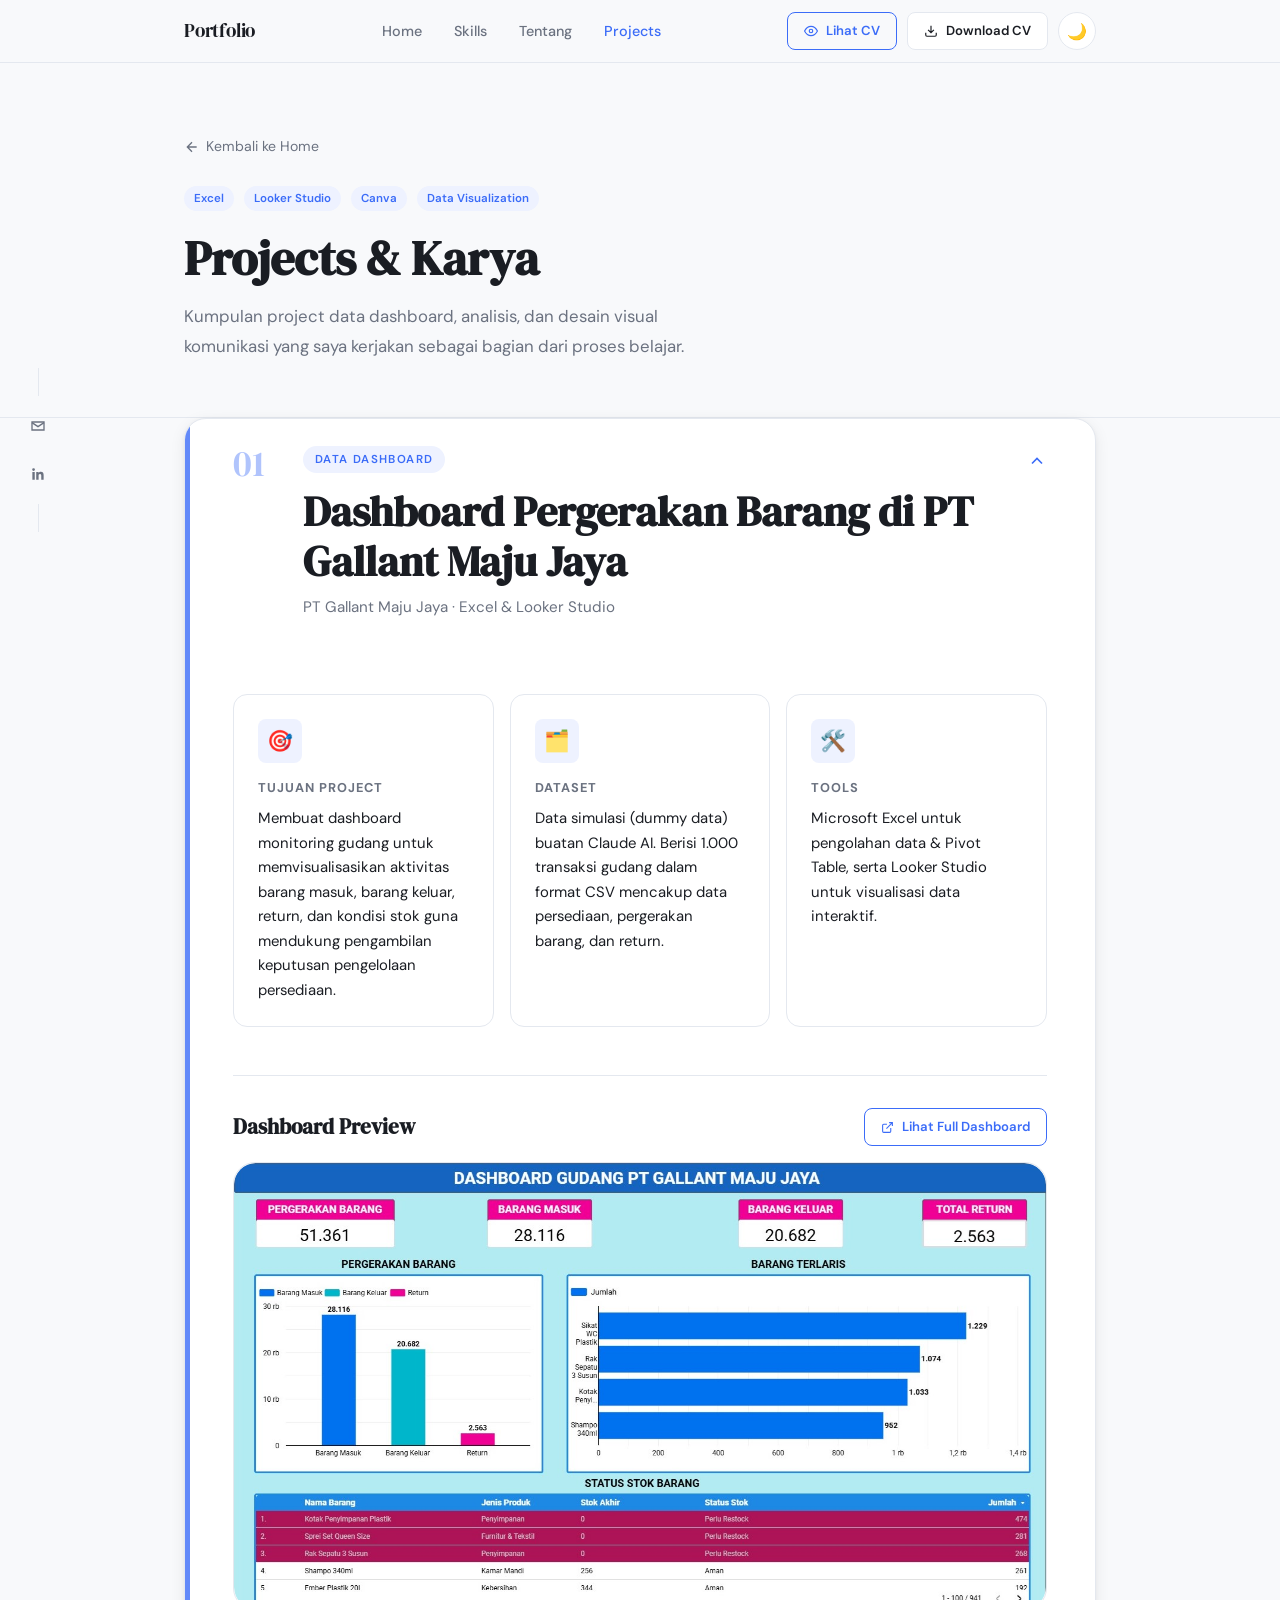
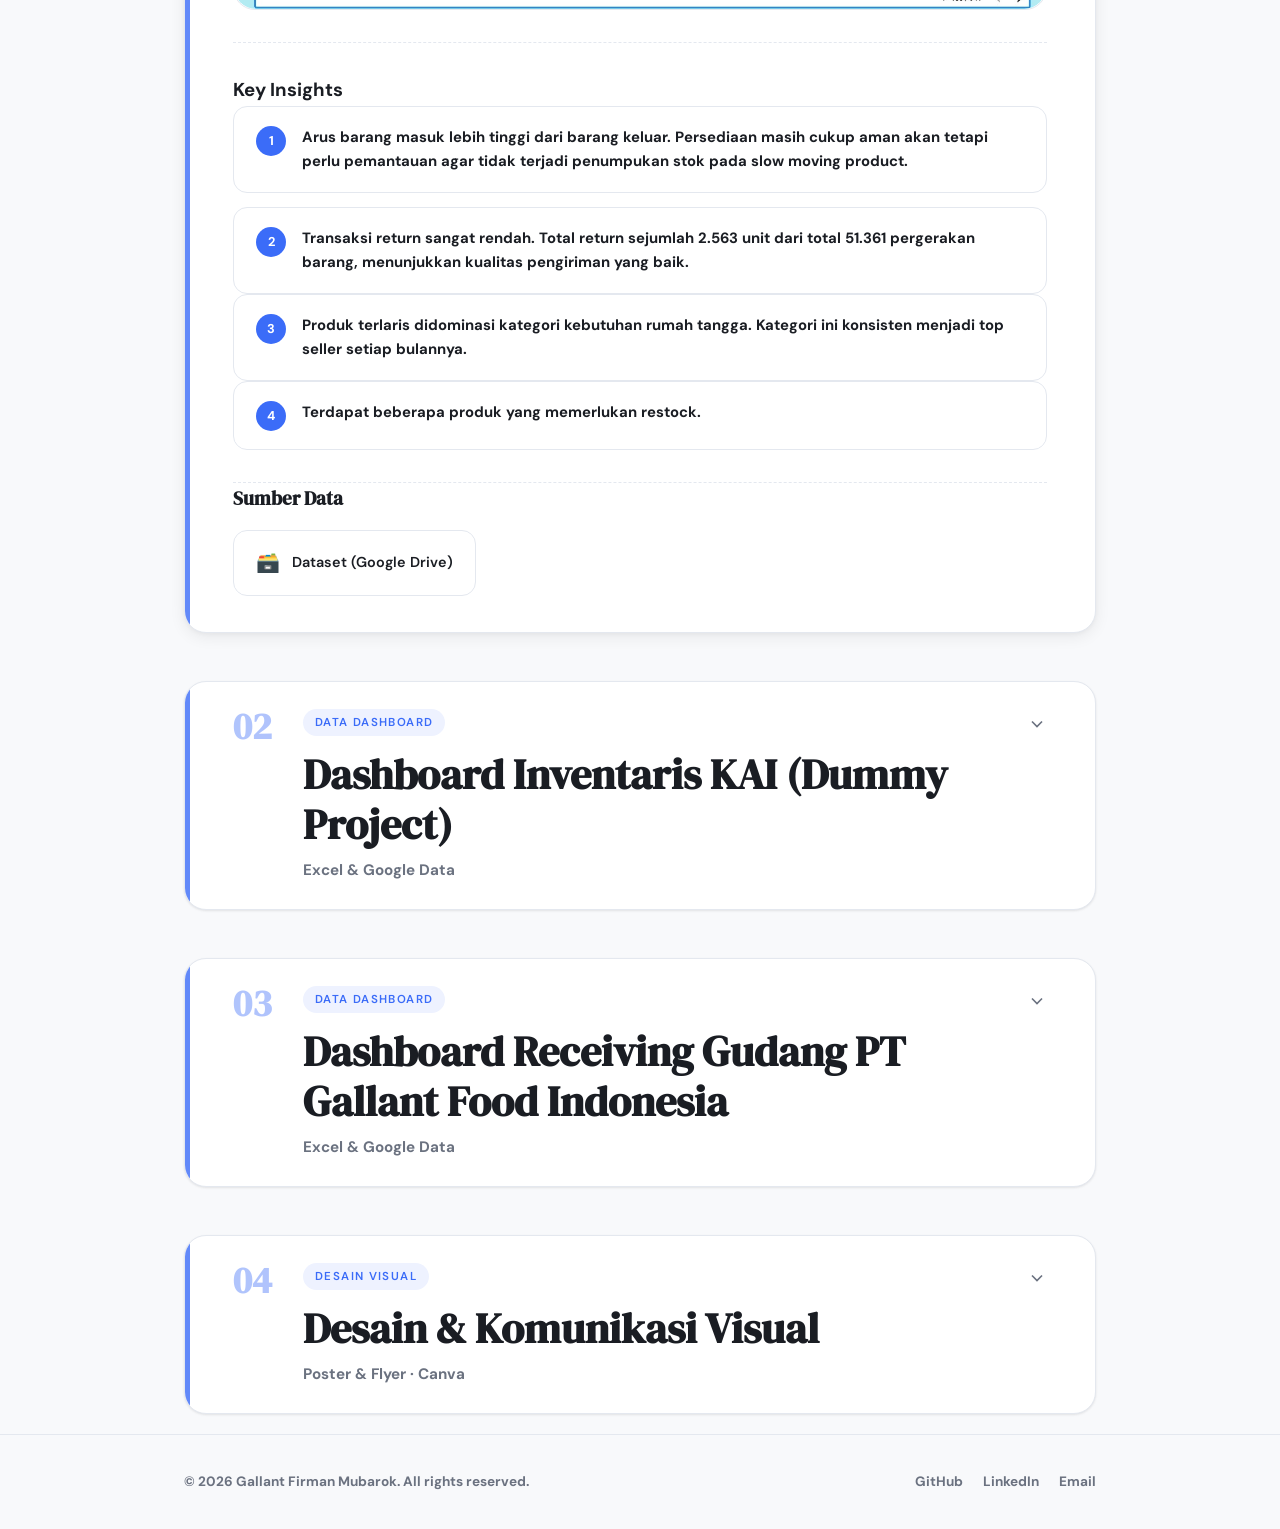
==== commit 04ee465d: "Changing UI & UX" ====
--- a/projects.html
+++ b/projects.html
@@ -22,6 +22,14 @@
         <li><a href="projects.html" class="active">Projects</a></li>
       </ul>
       <div style="display:flex; align-items:center; gap:10px;">
+        <!-- Tombol Lihat CV (preview, buka tab baru — TANPA atribut download) -->
+        <a href="cv/cv-gallant.pdf" target="_blank" rel="noopener" class="btn btn-outline" style="padding:7px 16px; font-size:.82rem;">
+          <svg width="14" height="14" fill="none" stroke="currentColor" stroke-width="2" viewBox="0 0 24 24">
+            <path d="M1 12s4-8 11-8 11 8 11 8-4 8-11 8-11-8-11-8z"/>
+            <circle cx="12" cy="12" r="3"/>
+          </svg>
+          Lihat CV
+        </a>
         <a href="cv/cv-gallant.pdf" download class="btn btn-download" style="padding:7px 16px; font-size:.82rem;">
           <svg width="14" height="14" fill="none" stroke="currentColor" stroke-width="2" viewBox="0 0 24 24">
             <path d="M21 15v4a2 2 0 01-2 2H5a2 2 0 01-2-2v-4M7 10l5 5 5-5M12 15V3"/>
@@ -73,17 +81,29 @@
 
     <div class="container">
 
-      <!-- ==================== PROJECT 1: DASHBOARD DATA ==================== -->
-      <section class="project-section fade-up" id="project-1">
-
-        <!-- Label section -->
-        <div class="project-section-header">
-          <div>
+      <!-- ==================== PROJECT 1: DASHBOARD DATA ====================
+           Pakai <details>/<summary> bawaan HTML supaya jadi accordion:
+           klik judulnya untuk buka/tutup, tidak perlu JS tambahan.
+           Atribut "open" bikin project ini terbuka duluan saat halaman dimuat. -->
+      <details class="project-section fade-up" id="project-1" open>
+
+        <!-- Klik bagian ini untuk buka/tutup project -->
+        <summary class="project-section-header">
+          <span class="project-number">01</span>
+          <div class="project-heading-group">
             <span class="section-label">Data Dashboard</span>
             <h2 class="section-title" style="margin-bottom:8px;">Dashboard Pergerakan Barang di PT Gallant Maju Jaya</h2>
             <p style="color:var(--color-muted); font-size:.95rem;">PT Gallant Maju Jaya · Excel & Looker Studio</p>
           </div>
-        </div>
+          <span class="project-chevron">
+            <svg width="20" height="20" fill="none" stroke="currentColor" stroke-width="2" viewBox="0 0 24 24">
+              <path d="M6 9l6 6 6-6"/>
+            </svg>
+          </span>
+        </summary>
+
+        <!-- Isi project: hanya tampil kalau accordion-nya dibuka -->
+        <div class="project-body-inner">
 
         <!-- 3 kartu info -->
         <div class="detail-grid">
@@ -176,20 +196,30 @@
           </div>
         </div>
 
-      </section>
+        </div><!-- /project-body-inner -->
+
+      </details><!-- /project-1 -->
 
       <hr class="section-divider">
 
       <!-- ==================== PROJECT 2: DASHBOARD BARU ==================== -->
-<section class="project-section fade-up" id="project-2">
-
-  <div class="project-section-header">
-    <div>
+<details class="project-section fade-up" id="project-2">
+
+  <summary class="project-section-header">
+    <span class="project-number">02</span>
+    <div class="project-heading-group">
       <span class="section-label">Data Dashboard</span>
       <h2 class="section-title" style="margin-bottom:8px;">Dashboard Inventaris KAI (Dummy Project)</h2>
       <p style="color:var(--color-muted); font-size:.95rem;">Excel & Google Data</p>
     </div>
-  </div>
+    <span class="project-chevron">
+      <svg width="20" height="20" fill="none" stroke="currentColor" stroke-width="2" viewBox="0 0 24 24">
+        <path d="M6 9l6 6 6-6"/>
+      </svg>
+    </span>
+  </summary>
+
+  <div class="project-body-inner">
 
   <div class="detail-grid">
     <div class="detail-card fade-up">
@@ -254,18 +284,28 @@
     </div>
   </div>
 
-</section>
+  </div><!-- /project-body-inner -->
+
+</details><!-- /project-2 -->
 
       <hr class="section-divider">
-      <section class="project-section fade-up" id="project-3">
-
-  <div class="project-section-header">
-    <div>
+      <details class="project-section fade-up" id="project-3">
+
+  <summary class="project-section-header">
+    <span class="project-number">03</span>
+    <div class="project-heading-group">
       <span class="section-label">Data Dashboard</span>
       <h2 class="section-title" style="margin-bottom:8px;">Dashboard Receiving Gudang PT Gallant Food Indonesia</h2>
       <p style="color:var(--color-muted); font-size:.95rem;">Excel & Google Data</p>
     </div>
-  </div>
+    <span class="project-chevron">
+      <svg width="20" height="20" fill="none" stroke="currentColor" stroke-width="2" viewBox="0 0 24 24">
+        <path d="M6 9l6 6 6-6"/>
+      </svg>
+    </span>
+  </summary>
+
+  <div class="project-body-inner">
 
   <div class="detail-grid">
     <div class="detail-card fade-up">
@@ -330,29 +370,46 @@
       </a>
     </div>
   </div>
+
+  </div><!-- /project-body-inner -->
+
+</details><!-- /project-3 : FIX — sebelumnya tag penutup section ini hilang,
+              jadi Project Canva di bawah ini ikut "kebungkus" di dalam Project 3.
+              Itu salah satu penyebab tampilannya kelihatan nyambung. -->
+
       <hr class="section-divider">
 
-      <!-- ==================== PROJECT 2: DESAIN CANVA ==================== -->
-      <!--
-        Section ini untuk poster/flyer Canva kamu.
-        Nama file gambar: flyer-1.jpg, flyer-2.jpg, ... sampai flyer-10.jpg
-        Simpan semua di folder images/
-      -->
-      <section class="project-section fade-up" id="project-3">
-
-        <div class="project-section-header">
-          <div>
+      <!-- ==================== PROJECT 4: DESAIN CANVA ====================
+           FIX: id diganti dari "project-3" (duplikat, bentrok sama Dashboard 3
+           di atas) menjadi "project-4" supaya unik. -->
+      <details class="project-section fade-up" id="project-4">
+
+        <summary class="project-section-header">
+          <span class="project-number">04</span>
+          <div class="project-heading-group">
             <span class="section-label">Desain Visual</span>
             <h2 class="section-title" style="margin-bottom:8px;">Desain & Komunikasi Visual</h2>
             <p style="color:var(--color-muted); font-size:.95rem;">Poster & Flyer · Canva</p>
           </div>
-          <!--
-            GANTI href di bawah dengan link folder Google Drive berisi semua flyer kamu
-          -->
+          <span class="project-chevron">
+            <svg width="20" height="20" fill="none" stroke="currentColor" stroke-width="2" viewBox="0 0 24 24">
+              <path d="M6 9l6 6 6-6"/>
+            </svg>
+          </span>
+        </summary>
+
+        <div class="project-body-inner">
+
+        <!--
+          Tombol "Lihat Semua di Drive" dipindah ke sini (di dalam isi/body),
+          bukan di summary — supaya klik tombolnya tidak ikut menutup/membuka accordion.
+          GANTI href di bawah dengan link folder Google Drive berisi semua flyer kamu.
+        -->
+        <div style="display:flex; justify-content:flex-end; margin-bottom:16px;">
           <a href="https://drive.google.com/drive/folders/1EfgLjjZtSSTrj3xVxYP_bIH62UFfXLy9?usp=drive_link"
              target="_blank" rel="noopener"
              class="btn btn-outline"
-             style="font-size:.82rem; padding:7px 16px; white-space:nowrap; align-self:flex-start; margin-top:8px;">
+             style="font-size:.82rem; padding:7px 16px; white-space:nowrap;">
             <svg width="13" height="13" fill="none" stroke="currentColor" stroke-width="2" viewBox="0 0 24 24">
               <path d="M18 13v6a2 2 0 01-2 2H5a2 2 0 01-2-2V8a2 2 0 012-2h6M15 3h6v6M10 14L21 3"/>
             </svg>
@@ -447,7 +504,9 @@
 
                 </div><!-- /flyer-grid -->
 
-      </section>
+        </div><!-- /project-body-inner -->
+
+      </details><!-- /project-4 -->
 
     </div><!-- /container -->
 
@@ -468,6 +527,23 @@
     </div>
   </footer>
 
+  <!-- ==================== FLOATING KONTAK CEPAT ==================== -->
+  <div class="contact-float">
+    <span class="contact-float-line"></span>
+    <a href="mailto:gallantfirman13@gmail.com" class="icon-btn" aria-label="Kirim Email" title="Kirim Email">
+      <svg width="16" height="16" fill="none" stroke="currentColor" stroke-width="2" viewBox="0 0 24 24">
+        <path d="M3 6h18v12H3z"/>
+        <path d="M3 7l9 6 9-6"/>
+      </svg>
+    </a>
+    <a href="https://www.linkedin.com/in/gallant-firman-39151b2b7/" target="_blank" rel="noopener" class="icon-btn" aria-label="Buka LinkedIn" title="LinkedIn">
+      <svg width="16" height="16" fill="currentColor" viewBox="0 0 24 24">
+        <path d="M20.45 20.45h-3.56v-5.57c0-1.33-.02-3.04-1.85-3.04-1.85 0-2.14 1.45-2.14 2.94v5.67H9.34V9h3.42v1.56h.05c.48-.9 1.64-1.85 3.38-1.85 3.6 0 4.27 2.37 4.27 5.46zM5.34 7.43a2.06 2.06 0 110-4.13 2.06 2.06 0 010 4.13zM7.12 20.45H3.56V9h3.56z"/>
+      </svg>
+    </a>
+    <span class="contact-float-line"></span>
+  </div>
+
   <button class="back-to-top" id="backToTop" aria-label="Kembali ke atas">
     <svg width="18" height="18" fill="none" stroke="currentColor" stroke-width="2.5" viewBox="0 0 24 24">
       <path d="M18 15l-6-6-6 6"/>
@@ -476,49 +552,45 @@
 
   <script src="js/main.js"></script>
 
-  <!-- ==================== SCRIPT FILTER PER-PROJECT ====================
-       Script ini bikin tiap project bisa dibuka sendiri-sendiri.
-       Cara kerja: baca #project-1 / #project-2 / #project-3 di URL,
-       lalu sembunyikan section project lain yang id-nya tidak cocok.
-       Kalau tidak ada hash (buka projects.html biasa), semua project tetap tampil.
+  <!-- ==================== SCRIPT ACCORDION PROJECT ====================
+       Tiap project sekarang pakai <details>/<summary> bawaan HTML, jadi
+       buka/tutup per-project SUDAH otomatis jalan tanpa JS sama sekali
+       (klik judul project = toggle buka/tutup).
+
+       Script kecil di bawah ini cuma menangani 1 hal tambahan:
+       kalau orang datang dari Home lewat link "projects.html#project-2",
+       maka project 2 otomatis KEBUKA (dan yang lain ketutup), lalu
+       halaman scroll otomatis ke situ.
   -->
   <script>
-    function filterProjectByHash() {
+    function openProjectByHash() {
       const hash = window.location.hash.replace('#', '');
-      const sections = document.querySelectorAll('.project-section');
-      const dividers = document.querySelectorAll('.section-divider');
+      const allProjects = document.querySelectorAll('.project-section');
       const backBtn = document.getElementById('backToAllProjects');
 
-      if (!hash) {
-        // Tidak ada hash -> tampilkan semua project seperti biasa
-        sections.forEach(function (s) { s.style.display = ''; });
-        dividers.forEach(function (d) { d.style.display = ''; });
-        if (backBtn) backBtn.style.display = 'none';
-        return;
-      }
-
-      // Ada hash -> tampilkan hanya section yang id-nya cocok
-      let found = false;
-      sections.forEach(function (s) {
-        if (s.id === hash) {
-          s.style.display = '';
-          found = true;
+      if (!hash) return; // tidak ada hash -> biarkan kondisi default (project-1 terbuka)
+
+      let target = null;
+      allProjects.forEach(function (details) {
+        if (details.id === hash) {
+          details.open = true;       // buka project yang dituju
+          target = details;
         } else {
-          s.style.display = 'none';
+          details.open = false;      // tutup project lainnya
         }
       });
 
-      // Garis pemisah disembunyikan saat mode filter (cuma 1 project tampil)
-      dividers.forEach(function (d) { d.style.display = 'none'; });
-
-      // Tombol "Lihat Semua Project" muncul kalau memang ketemu project-nya
-      if (backBtn) backBtn.style.display = found ? 'inline-flex' : 'none';
+      if (target) {
+        if (backBtn) backBtn.style.display = 'inline-flex';
+        // Kasih sedikit delay biar animasi/scroll browser tidak bentrok
+        setTimeout(function () {
+          target.scrollIntoView({ behavior: 'smooth', block: 'start' });
+        }, 50);
+      }
     }
 
-    // Jalankan saat halaman pertama dimuat
-    document.addEventListener('DOMContentLoaded', filterProjectByHash);
-    // Jalankan ulang kalau hash berubah tanpa reload halaman
-    window.addEventListener('hashchange', filterProjectByHash);
+    document.addEventListener('DOMContentLoaded', openProjectByHash);
+    window.addEventListener('hashchange', openProjectByHash);
   </script>
 
 </body>
--- a/css/style.css
+++ b/css/style.css
@@ -242,6 +242,26 @@
 .theme-toggle:hover {
   border-color: var(--color-accent);
   transform: rotate(20deg) scale(1.1);
+}
+
+/* --- TOMBOL KONTAK CEPAT (ikon bulat, Email / LinkedIn dsb) --- */
+.icon-btn {
+  width: 42px; height: 42px;
+  border-radius: 50%;
+  background: var(--color-surface);
+  border: 1.5px solid var(--color-border);
+  color: var(--color-text);
+  cursor: pointer;
+  display: inline-flex; align-items: center; justify-content: center;
+  transition: var(--transition);
+  flex-shrink: 0;
+}
+.icon-btn:hover {
+  border-color: var(--color-accent);
+  color: var(--color-accent);
+  transform: translateY(-2px);
+  box-shadow: var(--shadow-sm);
+  text-decoration: none;
 }
 
 /* --- BACK TO TOP BUTTON --- */
@@ -272,6 +292,45 @@
   transform: translateY(-3px);
 }
 
+/* --- FLOATING KONTAK CEPAT (Email/LinkedIn) ---
+   Sengaja dibuat kecil & minim: cuma 2 ikon + garis tipis, tanpa background
+   kotak besar, supaya tidak berkesan padat / mengganggu konten utama.
+   Ditaruh di kiri layar (bukan kanan, biar tidak numpuk sama back-to-top). */
+.contact-float {
+  position: fixed;
+  left: 20px;
+  top: 50%;
+  transform: translateY(-50%);
+  display: flex;
+  flex-direction: column;
+  align-items: center;
+  gap: 12px;
+  z-index: 90;
+}
+.contact-float-line {
+  width: 1px;
+  height: 28px;
+  background: var(--color-border);
+}
+.contact-float .icon-btn {
+  width: 36px; height: 36px;
+  background: transparent;      /* transparan, bukan kotak solid, biar ringan */
+  border: none;
+  color: var(--color-muted);
+}
+.contact-float .icon-btn:hover {
+  color: var(--color-accent);
+  transform: translateY(-2px);
+  box-shadow: none;
+}
+
+/* Disembunyikan di layar sempit — di situ ruang kosong di kiri/kanan
+   konten sudah terlalu tipis, jadi berpotensi numpuk sama isi halaman.
+   Kontak tetap bisa diakses lewat footer & navbar (Lihat CV/LinkedIn). */
+@media (max-width: 1100px) {
+  .contact-float { display: none; }
+}
+
 
 
 /* --- 7. HERO SECTION (bagian paling atas home) --- */
@@ -452,22 +511,7 @@
   font-size: .78rem;
   color: var(--color-accent);
   font-weight: 600;
-  margin-bottom: 10px;
-}
-
-/* Progress bar skill */
-.skill-bar {
-  height: 5px;
-  background: var(--color-accent-lt);
-  border-radius: 99px;
-  overflow: hidden;
-}
-.skill-bar-fill {
-  height: 100%;
-  background: var(--color-accent);
-  border-radius: 99px;
-  width: 0;                         /* mulai dari 0, dianimasi JS */
-  transition: width 1s ease .3s;    /* animasi melebar */
+  margin-bottom: 0;
 }
 
 
@@ -695,7 +739,7 @@
 .detail-card p  { font-size: .93rem; line-height: 1.65; }
 
 /* Area screenshot dashboard */
-.viz-section { padding: 48px 0; border-bottom: 1px solid var(--color-border); }
+.viz-section { padding: 32px 0; border-bottom: 1px dashed var(--color-border); }
 .viz-section h2 { font-family: var(--font-heading); font-size: 1.5rem; margin-bottom: 20px; }
 
 .screenshot-area {
@@ -723,7 +767,7 @@
 .screenshot-area.has-image img { border-radius: var(--radius-md); max-height: 480px; object-fit: contain; }
 
 /* Insight list */
-.insights-section { padding: 48px 0; border-bottom: 1px solid var(--color-border); }
+.insights-section { padding: 32px 0; border-bottom: 1px dashed var(--color-border); }
 .insights-section h2 { font-family: var(--font-heading); font-size: 1.5rem; margin-bottom: 24px; }
 
 .insight-list { display: flex; flex-direction: column; gap: 14px; }
@@ -752,7 +796,7 @@
 .insight-item p { font-size: .93rem; line-height: 1.65; }
 
 /* Bagian link GitHub & sumber */
-.links-section { padding: 48px 0; }
+.links-section { padding: 32px 0 0; }
 .links-section h2 { font-family: var(--font-heading); font-size: 1.5rem; margin-bottom: 20px; }
 .project-links { display: flex; gap: 14px; flex-wrap: wrap; }
 
@@ -844,25 +888,86 @@
    TAMBAHAN: PROJECT SECTIONS & FLYER GRID
    ============================================================ */
 
-/* --- Pemisah antar section project --- */
+/* --- Pemisah antar section project ---
+   Sekarang tiap project sudah jadi "kartu" accordion sendiri (lihat .project-section
+   di bawah), jadi divider ini cukup jadi jarak kosong antar kartu. */
 .section-divider {
   border: none;
-  border-top: 2px dashed var(--color-border);
-  margin: 56px 0;
-}
-
-/* --- Header tiap section project --- */
+  margin: 24px 0;
+}
+
+/* --- Tiap project jadi accordion tersendiri (elemen <details>) ---
+   Defaultnya cuma judul yang kelihatan (summary). Klik untuk buka isinya.
+   Ini kunci biar Dashboard 1, 2, 3 gak keliatan sekaligus / nyambung terus. */
 .project-section {
-  padding: 48px 0 32px;
-}
-
+  background: var(--color-surface);
+  border: 1px solid var(--color-border);
+  border-radius: var(--radius-lg);
+  box-shadow: var(--shadow-sm);
+  position: relative;
+  overflow: hidden;
+  margin-bottom: 20px;
+  transition: box-shadow var(--transition);
+}
+
+.project-section[open] {
+  box-shadow: var(--shadow-md);
+}
+
+/* Aksen warna tipis di sisi kiri kartu, penanda "ini satu blok utuh" */
+.project-section::before {
+  content: "";
+  position: absolute;
+  top: 0; left: 0;
+  width: 5px;
+  height: 100%;
+  background: var(--color-accent);
+  opacity: .8;
+}
+
+/* Judul project yang selalu terlihat & bisa diklik untuk buka/tutup */
 .project-section-header {
   display: flex;
   align-items: flex-start;
-  justify-content: space-between;
-  gap: 20px;
-  margin-bottom: 32px;
-  flex-wrap: wrap;
+  justify-content: flex-start;
+  gap: 18px;
+  padding: 26px clamp(20px, 4vw, 48px);
+  cursor: pointer;
+  list-style: none;         /* sembunyikan panah bawaan browser */
+  user-select: none;
+}
+.project-section-header::-webkit-details-marker { display: none; } /* Chrome/Safari */
+.project-section-header::marker { content: ""; }                   /* Firefox */
+
+.project-section-header:hover { background: var(--color-accent-lt); }
+
+/* Nomor besar project (01, 02, 03...) sebagai penanda visual kuat */
+.project-number {
+  font-family: var(--font-heading);
+  font-size: 2.3rem;
+  line-height: 1;
+  color: var(--color-accent);
+  opacity: .4;
+  min-width: 52px;
+  flex-shrink: 0;
+}
+
+.project-heading-group { flex: 1; min-width: 0; }
+
+/* Panah kecil di kanan, muter 180° saat kartu terbuka */
+.project-chevron {
+  flex-shrink: 0;
+  display: flex;
+  align-items: center;
+  margin-top: 6px;
+  color: var(--color-muted);
+  transition: transform var(--transition);
+}
+.project-section[open] .project-chevron { transform: rotate(180deg); color: var(--color-accent); }
+
+/* Isi project yang disembunyikan/ditampilkan oleh <details> */
+.project-body-inner {
+  padding: 0 clamp(20px, 4vw, 48px) 36px;
 }
 
 /* --- Dashboard preview area --- */
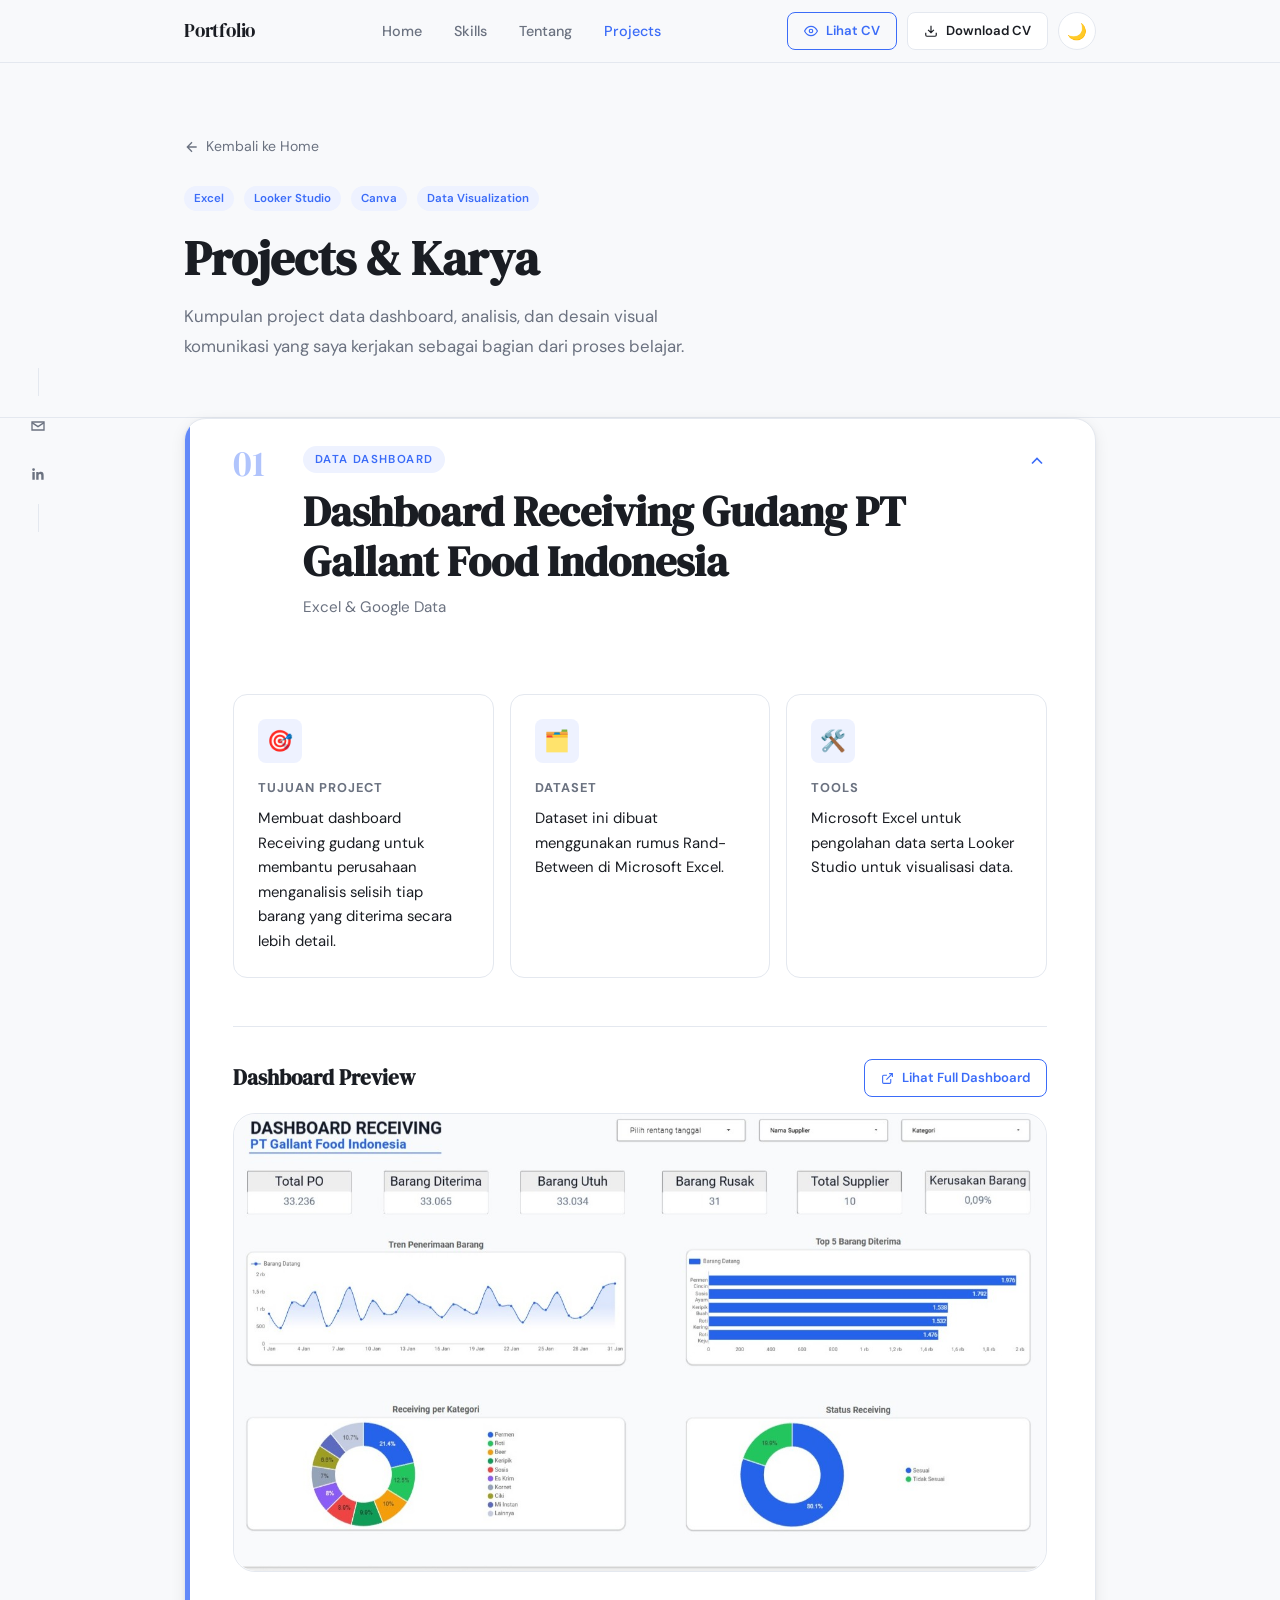
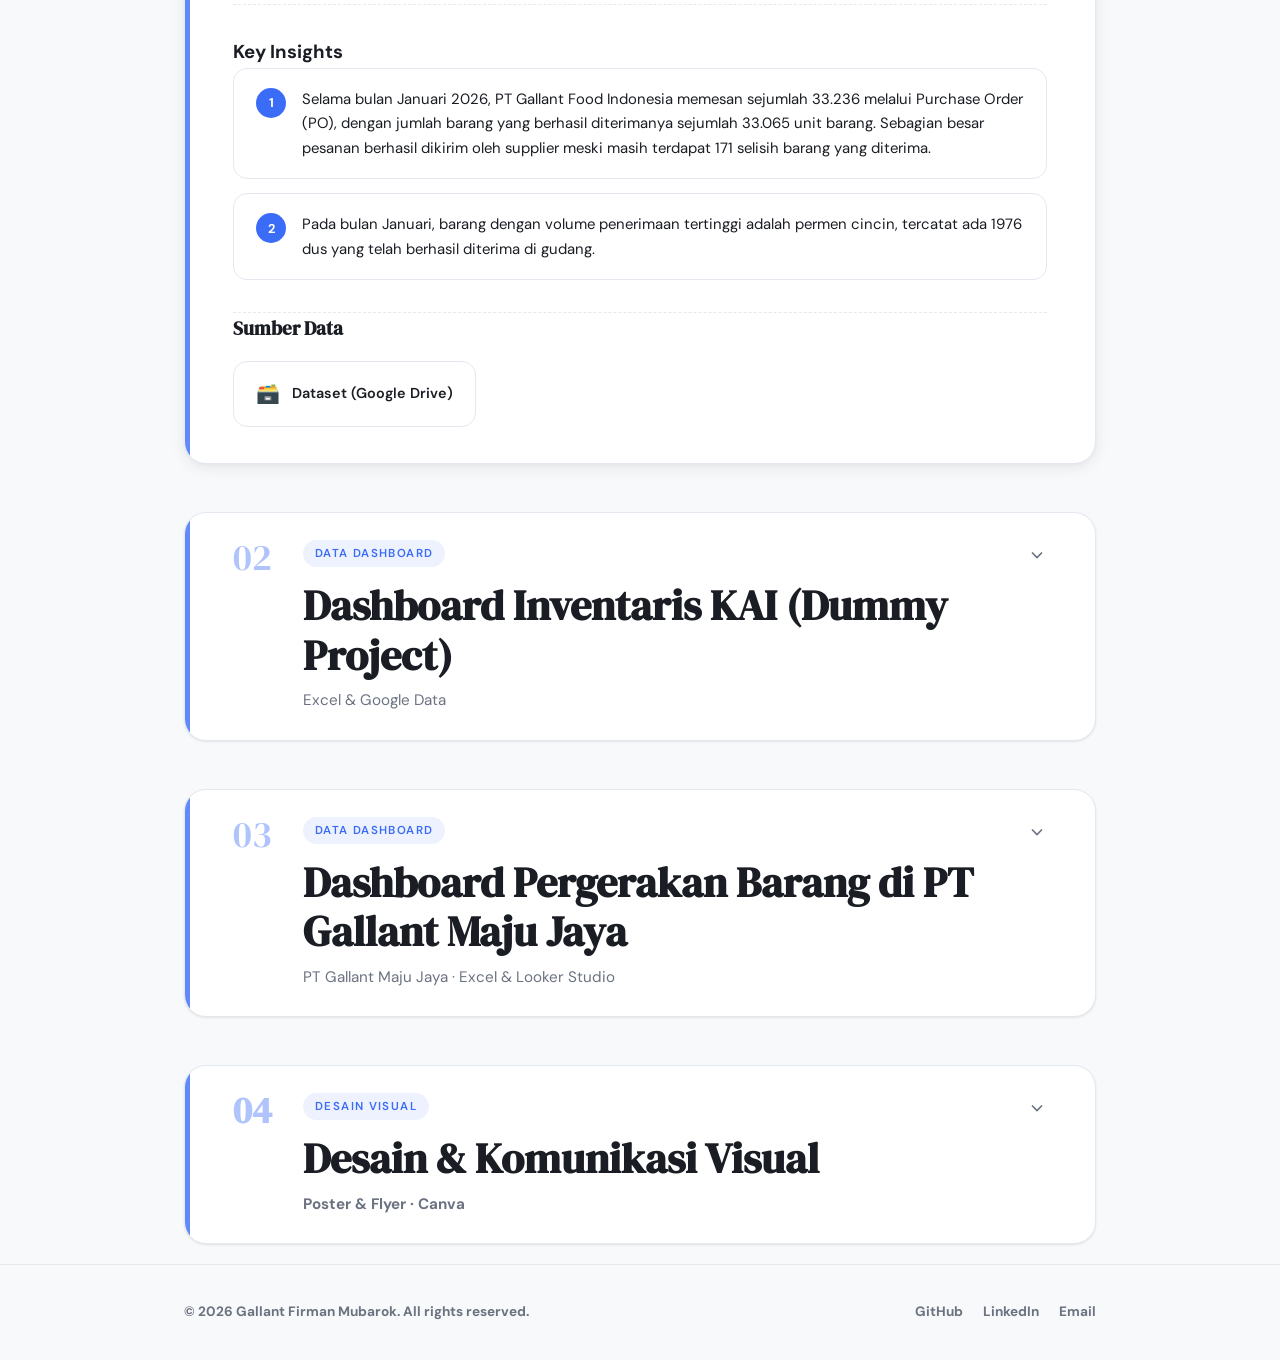
==== commit a6cd0928: "switching project 3 to project 1" ====
--- a/projects.html
+++ b/projects.html
@@ -81,10 +81,11 @@
 
     <div class="container">
 
-      <!-- ==================== PROJECT 1: DASHBOARD DATA ====================
-           Pakai <details>/<summary> bawaan HTML supaya jadi accordion:
-           klik judulnya untuk buka/tutup, tidak perlu JS tambahan.
-           Atribut "open" bikin project ini terbuka duluan saat halaman dimuat. -->
+      <!-- ==================== SLOT #1: DASHBOARD RECEIVING GUDANG ====================
+           Sengaja ditaruh PALING DEPAN + default terbuka atas permintaan user,
+           karena project ini dianggap paling menarik untuk langsung ditunjukkan ke HR.
+           (Sebelumnya di slot #3 — isinya cuma ditukar dengan slot #3, id & nomor
+           tetap mengikuti posisi supaya urutan tampilan konsisten dengan labelnya.) -->
       <details class="project-section fade-up" id="project-1" open>
 
         <!-- Klik bagian ini untuk buka/tutup project -->
@@ -92,8 +93,8 @@
           <span class="project-number">01</span>
           <div class="project-heading-group">
             <span class="section-label">Data Dashboard</span>
-            <h2 class="section-title" style="margin-bottom:8px;">Dashboard Pergerakan Barang di PT Gallant Maju Jaya</h2>
-            <p style="color:var(--color-muted); font-size:.95rem;">PT Gallant Maju Jaya · Excel & Looker Studio</p>
+            <h2 class="section-title" style="margin-bottom:8px;">Dashboard Receiving Gudang PT Gallant Food Indonesia</h2>
+            <p style="color:var(--color-muted); font-size:.95rem;">Excel & Google Data</p>
           </div>
           <span class="project-chevron">
             <svg width="20" height="20" fill="none" stroke="currentColor" stroke-width="2" viewBox="0 0 24 24">
@@ -105,91 +106,64 @@
         <!-- Isi project: hanya tampil kalau accordion-nya dibuka -->
         <div class="project-body-inner">
 
-        <!-- 3 kartu info -->
         <div class="detail-grid">
           <div class="detail-card fade-up">
             <div class="detail-icon">🎯</div>
             <h3>Tujuan Project</h3>
-            <p>Membuat dashboard monitoring gudang untuk memvisualisasikan aktivitas barang masuk,
-            barang keluar, return, dan kondisi stok guna mendukung pengambilan keputusan pengelolaan persediaan.</p>
+            <p>Membuat dashboard Receiving gudang untuk membantu perusahaan menganalisis selisih tiap barang yang diterima secara lebih detail.</p>
           </div>
           <div class="detail-card fade-up">
             <div class="detail-icon">🗂️</div>
             <h3>Dataset</h3>
-            <p>Data simulasi (dummy data) buatan Claude AI. Berisi 1.000 transaksi gudang dalam format CSV
-            mencakup data persediaan, pergerakan barang, dan return.</p>
+            <p>Dataset ini dibuat menggunakan rumus Rand-Between di Microsoft Excel.</p>
           </div>
           <div class="detail-card fade-up">
             <div class="detail-icon">🛠️</div>
             <h3>Tools</h3>
-            <p>Microsoft Excel untuk pengolahan data & Pivot Table, serta Looker Studio untuk
-            visualisasi data interaktif.</p>
-          </div>
-        </div>
-
-        <!-- Preview dashboard -->
+            <p>Microsoft Excel untuk pengolahan data serta Looker Studio untuk visualisasi data.</p>
+          </div>
+        </div>
+
         <div class="viz-section">
           <div class="viz-header">
             <h3>Dashboard Preview</h3>
-            <!--
-              GANTI href di bawah ini dengan link Looker Studio / Google Drive kamu!
-              Ini tombol "Lihat Full Size"
-            -->
-            <a href="https://datastudio.google.com/u/0/reporting/53ca4837-5069-4c0c-a720-23d42c0f3bdd/page/jvZ0F" target="_blank" rel="noopener" class="btn btn-outline" style="font-size:.82rem; padding:7px 16px;">
+            <a href="https://datastudio.google.com/reporting/04877ddd-7d4c-44ec-88f6-e468b1d69c61" target="_blank" rel="noopener" class="btn btn-outline" style="font-size:.82rem; padding:7px 16px;">
               <svg width="13" height="13" fill="none" stroke="currentColor" stroke-width="2" viewBox="0 0 24 24">
                 <path d="M18 13v6a2 2 0 01-2 2H5a2 2 0 01-2-2V8a2 2 0 012-2h6M15 3h6v6M10 14L21 3"/>
               </svg>
               Lihat Full Dashboard
             </a>
           </div>
-
-          <!--
-            CARA PAKAI:
-            Simpan screenshot dashboard kamu di folder images/ dengan nama: dashboard-1.jpg
-            Kalau belum punya screenshot, gambar placeholder akan muncul otomatis.
-          -->
           <div class="dashboard-preview">
-            <img
-              src="images/dashboard-1.jpg"
-              alt="Screenshot Dashboard Pergerakan Barang PT Gallant Maju Jaya"
-              onerror="this.parentElement.classList.add('no-image')"
-            >
+            <img src="images/dashboard-3.jpg"
+                 alt="Screenshot Dashboard Receiving Gudang PT Gallant Food Indonesia"
+                 onerror="this.parentElement.classList.add('no-image')">
             <div class="no-image-hint">
               <span>📊</span>
-              <p>Simpan screenshot dashboard kamu dengan nama<br><code>dashboard-1.jpg</code> di folder <code>images/</code></p>
-            </div>
-          </div>
-        </div>
-
-        <!-- Key Insights -->
+              <p>Simpan screenshot dengan nama<br><code>dashboard-3.jpg</code> di folder <code>images/</code></p>
+            </div>
+          </div>
+        </div>
+
         <div class="insights-section">
           <h3>Key Insights</h3>
           <div class="insight-list">
             <div class="insight-item fade-up">
               <div class="insight-num">1</div>
-              <p><strong>Arus barang masuk lebih tinggi dari barang keluar. Persediaan masih cukup aman akan tetapi perlu pemantauan agar tidak terjadi penumpukan stok pada slow moving product.</p>
+              <p>Selama bulan Januari 2026, PT Gallant Food Indonesia memesan sejumlah 33.236 melalui Purchase Order (PO), 
+                dengan jumlah barang yang berhasil diterimanya sejumlah 33.065 unit barang. Sebagian besar pesanan berhasil dikirim oleh supplier meski masih terdapat 171 selisih barang yang diterima.</p>
             </div>
             <div class="insight-item fade-up">
               <div class="insight-num">2</div>
-              <p><strong>Transaksi return sangat rendah. Total return sejumlah 2.563 unit dari total 51.361 pergerakan barang, menunjukkan kualitas pengiriman yang baik.</p>
-            </div>
-            <div class="insight-item fade-up">
-              <div class="insight-num">3</div>
-              <p><strong>Produk terlaris didominasi kategori kebutuhan rumah tangga. Kategori ini konsisten menjadi top seller setiap bulannya.</p>
-            </div>
-            <div class="insight-item fade-up">
-              <div class="insight-num">4</div>
-              <p><strong>Terdapat beberapa produk yang memerlukan restock.</p>
-            </div>
-          </div>
-        </div>
-
-        <!-- Link sumber -->
+              <p>Pada bulan Januari, barang dengan volume penerimaan tertinggi adalah permen cincin, tercatat ada 1976 dus yang telah berhasil diterima di gudang.</p>
+            </div>
+          </div>
+        </div>
+
         <div class="links-section" style="padding-top:0;">
           <h3 style="font-family:var(--font-heading); font-size:1.2rem; margin-bottom:16px;">Sumber Data</h3>
           <div class="project-links">
-            <a href="https://docs.google.com/spreadsheets/d/1YP-XuomMbPYV_YAM4oz_BmnwNq7CCcfO/edit?usp=drive_link&ouid=111005627426143529940&rtpof=true&sd=true"
-               target="_blank" rel="noopener" class="link-card">
+            <a href="https://docs.google.com/spreadsheets/d/10p7k4Sxw_ndcmQPtYns71fTsmbj92Clk/edit?usp=sharing&ouid=111005627426143529940&rtpof=true&sd=true" target="_blank" rel="noopener" class="link-card">
               <span class="link-icon">🗃️</span>
               Dataset (Google Drive)
             </a>
@@ -198,7 +172,7 @@
 
         </div><!-- /project-body-inner -->
 
-      </details><!-- /project-1 -->
+      </details><!-- /slot-1 -->
 
       <hr class="section-divider">
 
@@ -251,7 +225,7 @@
     </div>
     <div class="dashboard-preview">
       <img src="images/dashboard-2.jpg"
-           alt="Screenshot Dashboard Baru"
+           alt="Screenshot Dashboard Inventaris KAI"
            onerror="this.parentElement.classList.add('no-image')">
       <div class="no-image-hint">
         <span>📊</span>
@@ -289,93 +263,108 @@
 </details><!-- /project-2 -->
 
       <hr class="section-divider">
+
+      <!-- ==================== SLOT #3: DASHBOARD PT GALLANT MAJU JAYA ====================
+           Sebelumnya ini slot #1 — sekarang dipindah ke posisi terakhir sesuai
+           permintaan user (ditukar dengan Dashboard Receiving Gudang di slot #1). -->
       <details class="project-section fade-up" id="project-3">
 
-  <summary class="project-section-header">
-    <span class="project-number">03</span>
-    <div class="project-heading-group">
-      <span class="section-label">Data Dashboard</span>
-      <h2 class="section-title" style="margin-bottom:8px;">Dashboard Receiving Gudang PT Gallant Food Indonesia</h2>
-      <p style="color:var(--color-muted); font-size:.95rem;">Excel & Google Data</p>
-    </div>
-    <span class="project-chevron">
-      <svg width="20" height="20" fill="none" stroke="currentColor" stroke-width="2" viewBox="0 0 24 24">
-        <path d="M6 9l6 6 6-6"/>
-      </svg>
-    </span>
-  </summary>
-
-  <div class="project-body-inner">
-
-  <div class="detail-grid">
-    <div class="detail-card fade-up">
-      <div class="detail-icon">🎯</div>
-      <h3>Tujuan Project</h3>
-      <p>Membuat dashboard Receiving gudang untuk membantu perusahaan menganalisis selisih tiap barang yang diterima secara lebih detail.</p>
-    </div>
-    <div class="detail-card fade-up">
-      <div class="detail-icon">🗂️</div>
-      <h3>Dataset</h3>
-      <p>Dataset ini dibuat menggunakan rumus Rand-Between di Microsoft Excel.</p>
-    </div>
-    <div class="detail-card fade-up">
-      <div class="detail-icon">🛠️</div>
-      <h3>Tools</h3>
-      <p>Microsoft Excel untuk pengolahan data serta Looker Studio untuk visualisasi data.</p>
-    </div>
-  </div>
-
-  <div class="viz-section">
-    <div class="viz-header">
-      <h3>Dashboard Preview</h3>
-      <a href="https://datastudio.google.com/reporting/04877ddd-7d4c-44ec-88f6-e468b1d69c61" target="_blank" rel="noopener" class="btn btn-outline" style="font-size:.82rem; padding:7px 16px;">
-        <svg width="13" height="13" fill="none" stroke="currentColor" stroke-width="2" viewBox="0 0 24 24">
-          <path d="M18 13v6a2 2 0 01-2 2H5a2 2 0 01-2-2V8a2 2 0 012-2h6M15 3h6v6M10 14L21 3"/>
-        </svg>
-        Lihat Full Dashboard
-      </a>
-    </div>
-    <div class="dashboard-preview">
-      <img src="images/dashboard-3.jpg"
-           alt="Screenshot Dashboard Baru"
-           onerror="this.parentElement.classList.add('no-image')">
-      <div class="no-image-hint">
-        <span>📊</span>
-        <p>Simpan screenshot dengan nama<br><code>dashboard-2.jpg</code> di folder <code>images/</code></p>
-      </div>
-    </div>
-  </div>
-
-  <div class="insights-section">
-    <h3>Key Insights</h3>
-    <div class="insight-list">
-      <div class="insight-item fade-up">
-        <div class="insight-num">1</div>
-        <p>Selama bulan Januari 2026, PT Gallant Food Indonesia memesan sejumlah 33.236 melalui Purchase Order (PO), 
-          dengan jumlah barang yang berhasil diterimanya sejumlah 33.065 unit barang. Sebagian besar pesanan berhasil dikirim oleh supplier meski masih terdapat 171 selisih barang yang diterima.</p>
-      </div>
-      <div class="insight-item fade-up">
-        <div class="insight-num">2</div>
-        <p>Pada bulan Januari, barang dengan volume penerimaan tertinggi adalah permen cincin, tercatat ada 1976 dus yang telah berhasil diterima di gudang.</p>
-      </div>
-    </div>
-  </div>
-
-  <div class="links-section" style="padding-top:0;">
-    <h3 style="font-family:var(--font-heading); font-size:1.2rem; margin-bottom:16px;">Sumber Data</h3>
-    <div class="project-links">
-      <a href="https://docs.google.com/spreadsheets/d/10p7k4Sxw_ndcmQPtYns71fTsmbj92Clk/edit?usp=sharing&ouid=111005627426143529940&rtpof=true&sd=true" target="_blank" rel="noopener" class="link-card">
-        <span class="link-icon">🗃️</span>
-        Dataset (Google Drive)
-      </a>
-    </div>
-  </div>
-
-  </div><!-- /project-body-inner -->
-
-</details><!-- /project-3 : FIX — sebelumnya tag penutup section ini hilang,
-              jadi Project Canva di bawah ini ikut "kebungkus" di dalam Project 3.
-              Itu salah satu penyebab tampilannya kelihatan nyambung. -->
+        <summary class="project-section-header">
+          <span class="project-number">03</span>
+          <div class="project-heading-group">
+            <span class="section-label">Data Dashboard</span>
+            <h2 class="section-title" style="margin-bottom:8px;">Dashboard Pergerakan Barang di PT Gallant Maju Jaya</h2>
+            <p style="color:var(--color-muted); font-size:.95rem;">PT Gallant Maju Jaya · Excel & Looker Studio</p>
+          </div>
+          <span class="project-chevron">
+            <svg width="20" height="20" fill="none" stroke="currentColor" stroke-width="2" viewBox="0 0 24 24">
+              <path d="M6 9l6 6 6-6"/>
+            </svg>
+          </span>
+        </summary>
+
+        <div class="project-body-inner">
+
+        <div class="detail-grid">
+          <div class="detail-card fade-up">
+            <div class="detail-icon">🎯</div>
+            <h3>Tujuan Project</h3>
+            <p>Membuat dashboard monitoring gudang untuk memvisualisasikan aktivitas barang masuk,
+            barang keluar, return, dan kondisi stok guna mendukung pengambilan keputusan pengelolaan persediaan.</p>
+          </div>
+          <div class="detail-card fade-up">
+            <div class="detail-icon">🗂️</div>
+            <h3>Dataset</h3>
+            <p>Data simulasi (dummy data) buatan Claude AI. Berisi 1.000 transaksi gudang dalam format CSV
+            mencakup data persediaan, pergerakan barang, dan return.</p>
+          </div>
+          <div class="detail-card fade-up">
+            <div class="detail-icon">🛠️</div>
+            <h3>Tools</h3>
+            <p>Microsoft Excel untuk pengolahan data & Pivot Table, serta Looker Studio untuk
+            visualisasi data interaktif.</p>
+          </div>
+        </div>
+
+        <div class="viz-section">
+          <div class="viz-header">
+            <h3>Dashboard Preview</h3>
+            <a href="https://datastudio.google.com/u/0/reporting/53ca4837-5069-4c0c-a720-23d42c0f3bdd/page/jvZ0F" target="_blank" rel="noopener" class="btn btn-outline" style="font-size:.82rem; padding:7px 16px;">
+              <svg width="13" height="13" fill="none" stroke="currentColor" stroke-width="2" viewBox="0 0 24 24">
+                <path d="M18 13v6a2 2 0 01-2 2H5a2 2 0 01-2-2V8a2 2 0 012-2h6M15 3h6v6M10 14L21 3"/>
+              </svg>
+              Lihat Full Dashboard
+            </a>
+          </div>
+          <div class="dashboard-preview">
+            <img
+              src="images/dashboard-1.jpg"
+              alt="Screenshot Dashboard Pergerakan Barang PT Gallant Maju Jaya"
+              onerror="this.parentElement.classList.add('no-image')"
+            >
+            <div class="no-image-hint">
+              <span>📊</span>
+              <p>Simpan screenshot dashboard kamu dengan nama<br><code>dashboard-1.jpg</code> di folder <code>images/</code></p>
+            </div>
+          </div>
+        </div>
+
+        <div class="insights-section">
+          <h3>Key Insights</h3>
+          <div class="insight-list">
+            <div class="insight-item fade-up">
+              <div class="insight-num">1</div>
+              <p><strong>Arus barang masuk lebih tinggi dari barang keluar. Persediaan masih cukup aman akan tetapi perlu pemantauan agar tidak terjadi penumpukan stok pada slow moving product.</p>
+            </div>
+            <div class="insight-item fade-up">
+              <div class="insight-num">2</div>
+              <p><strong>Transaksi return sangat rendah. Total return sejumlah 2.563 unit dari total 51.361 pergerakan barang, menunjukkan kualitas pengiriman yang baik.</p>
+            </div>
+            <div class="insight-item fade-up">
+              <div class="insight-num">3</div>
+              <p><strong>Produk terlaris didominasi kategori kebutuhan rumah tangga. Kategori ini konsisten menjadi top seller setiap bulannya.</p>
+            </div>
+            <div class="insight-item fade-up">
+              <div class="insight-num">4</div>
+              <p><strong>Terdapat beberapa produk yang memerlukan restock.</p>
+            </div>
+          </div>
+        </div>
+
+        <div class="links-section" style="padding-top:0;">
+          <h3 style="font-family:var(--font-heading); font-size:1.2rem; margin-bottom:16px;">Sumber Data</h3>
+          <div class="project-links">
+            <a href="https://docs.google.com/spreadsheets/d/1YP-XuomMbPYV_YAM4oz_BmnwNq7CCcfO/edit?usp=drive_link&ouid=111005627426143529940&rtpof=true&sd=true"
+               target="_blank" rel="noopener" class="link-card">
+              <span class="link-icon">🗃️</span>
+              Dataset (Google Drive)
+            </a>
+          </div>
+        </div>
+
+        </div><!-- /project-body-inner -->
+
+      </details><!-- /slot-3 -->
 
       <hr class="section-divider">
 
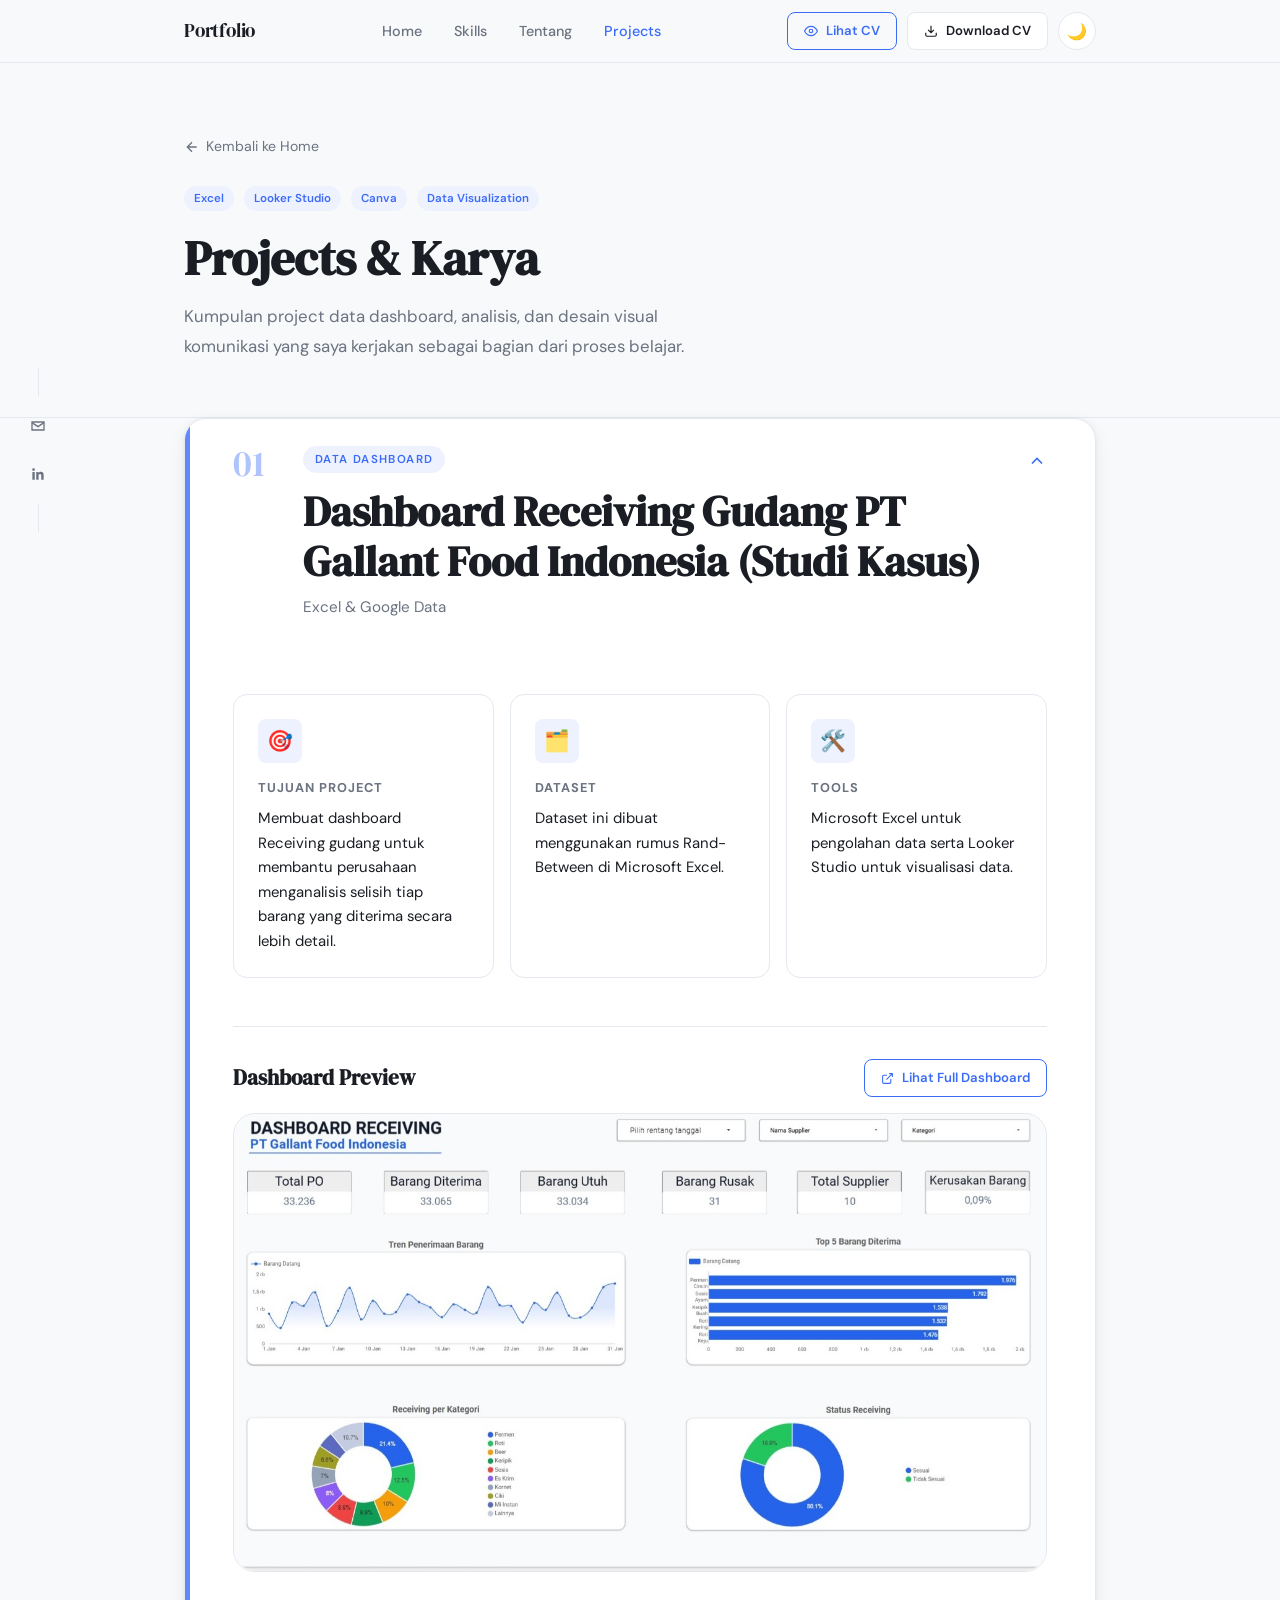
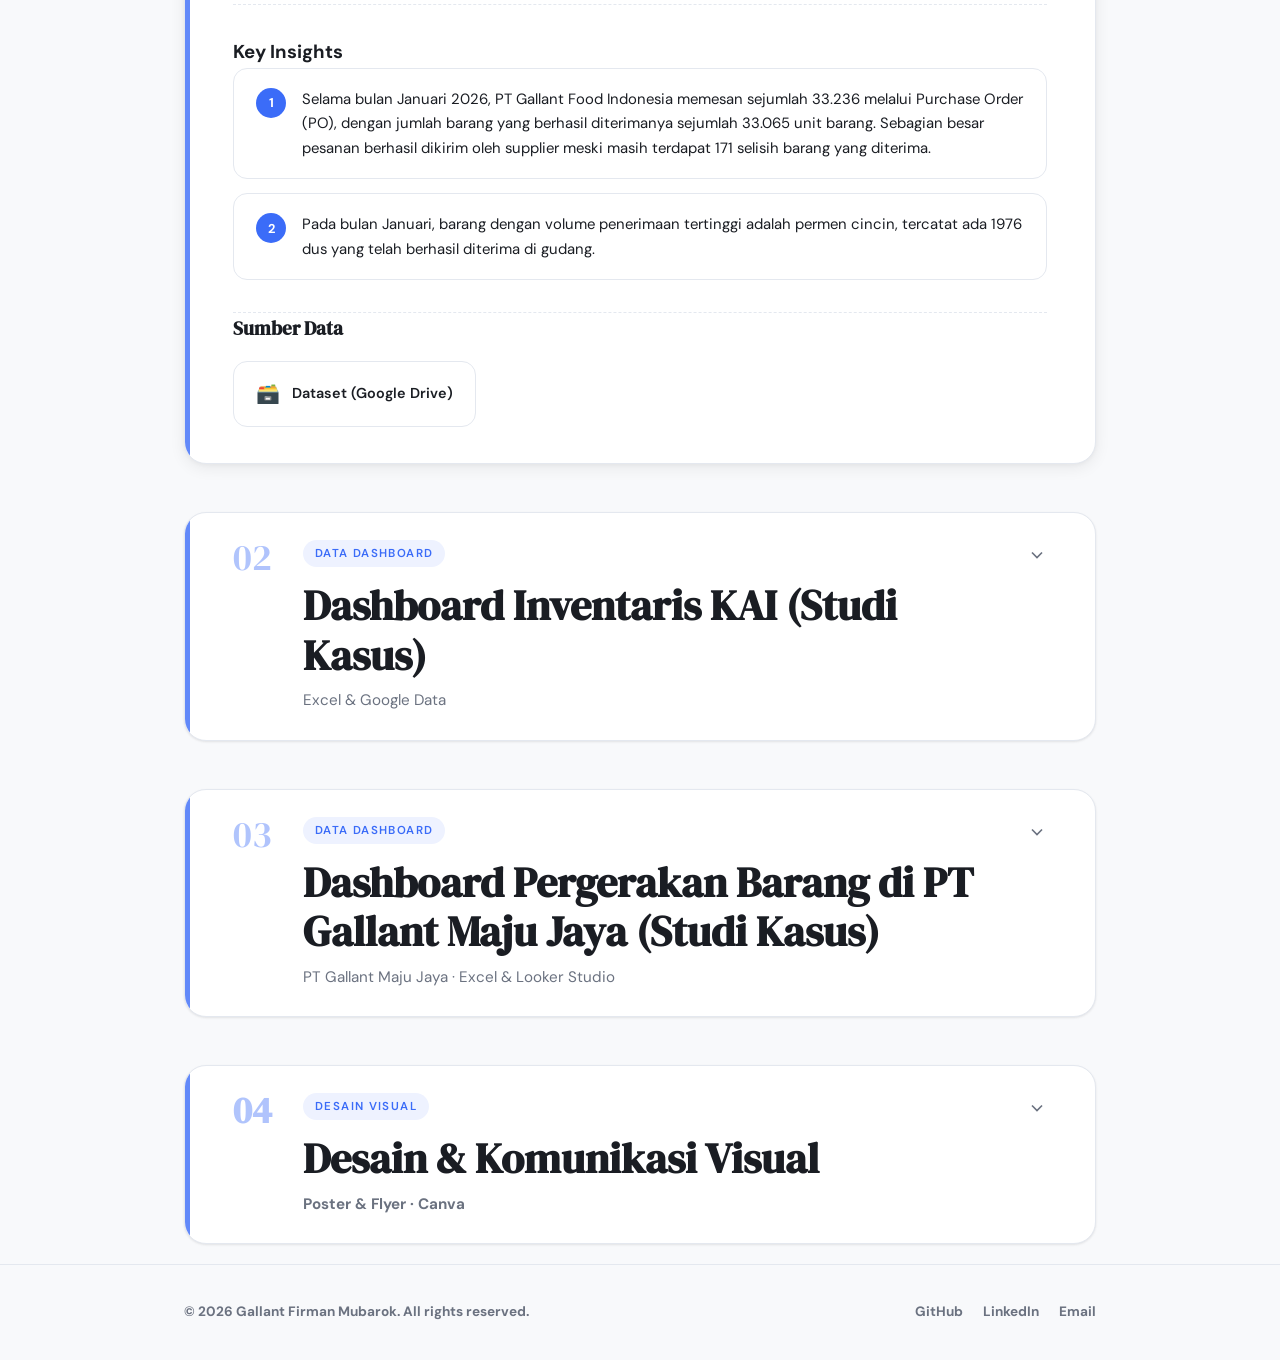
==== commit 5718fcdc: "changing titles (again)" ====
--- a/projects.html
+++ b/projects.html
@@ -93,7 +93,7 @@
           <span class="project-number">01</span>
           <div class="project-heading-group">
             <span class="section-label">Data Dashboard</span>
-            <h2 class="section-title" style="margin-bottom:8px;">Dashboard Receiving Gudang PT Gallant Food Indonesia</h2>
+            <h2 class="section-title" style="margin-bottom:8px;">Dashboard Receiving Gudang PT Gallant Food Indonesia (Studi Kasus)</h2>
             <p style="color:var(--color-muted); font-size:.95rem;">Excel & Google Data</p>
           </div>
           <span class="project-chevron">
@@ -183,7 +183,7 @@
     <span class="project-number">02</span>
     <div class="project-heading-group">
       <span class="section-label">Data Dashboard</span>
-      <h2 class="section-title" style="margin-bottom:8px;">Dashboard Inventaris KAI (Dummy Project)</h2>
+      <h2 class="section-title" style="margin-bottom:8px;">Dashboard Inventaris KAI (Studi Kasus)</h2>
       <p style="color:var(--color-muted); font-size:.95rem;">Excel & Google Data</p>
     </div>
     <span class="project-chevron">
@@ -273,7 +273,7 @@
           <span class="project-number">03</span>
           <div class="project-heading-group">
             <span class="section-label">Data Dashboard</span>
-            <h2 class="section-title" style="margin-bottom:8px;">Dashboard Pergerakan Barang di PT Gallant Maju Jaya</h2>
+            <h2 class="section-title" style="margin-bottom:8px;">Dashboard Pergerakan Barang di PT Gallant Maju Jaya (Studi Kasus)</h2>
             <p style="color:var(--color-muted); font-size:.95rem;">PT Gallant Maju Jaya · Excel & Looker Studio</p>
           </div>
           <span class="project-chevron">
